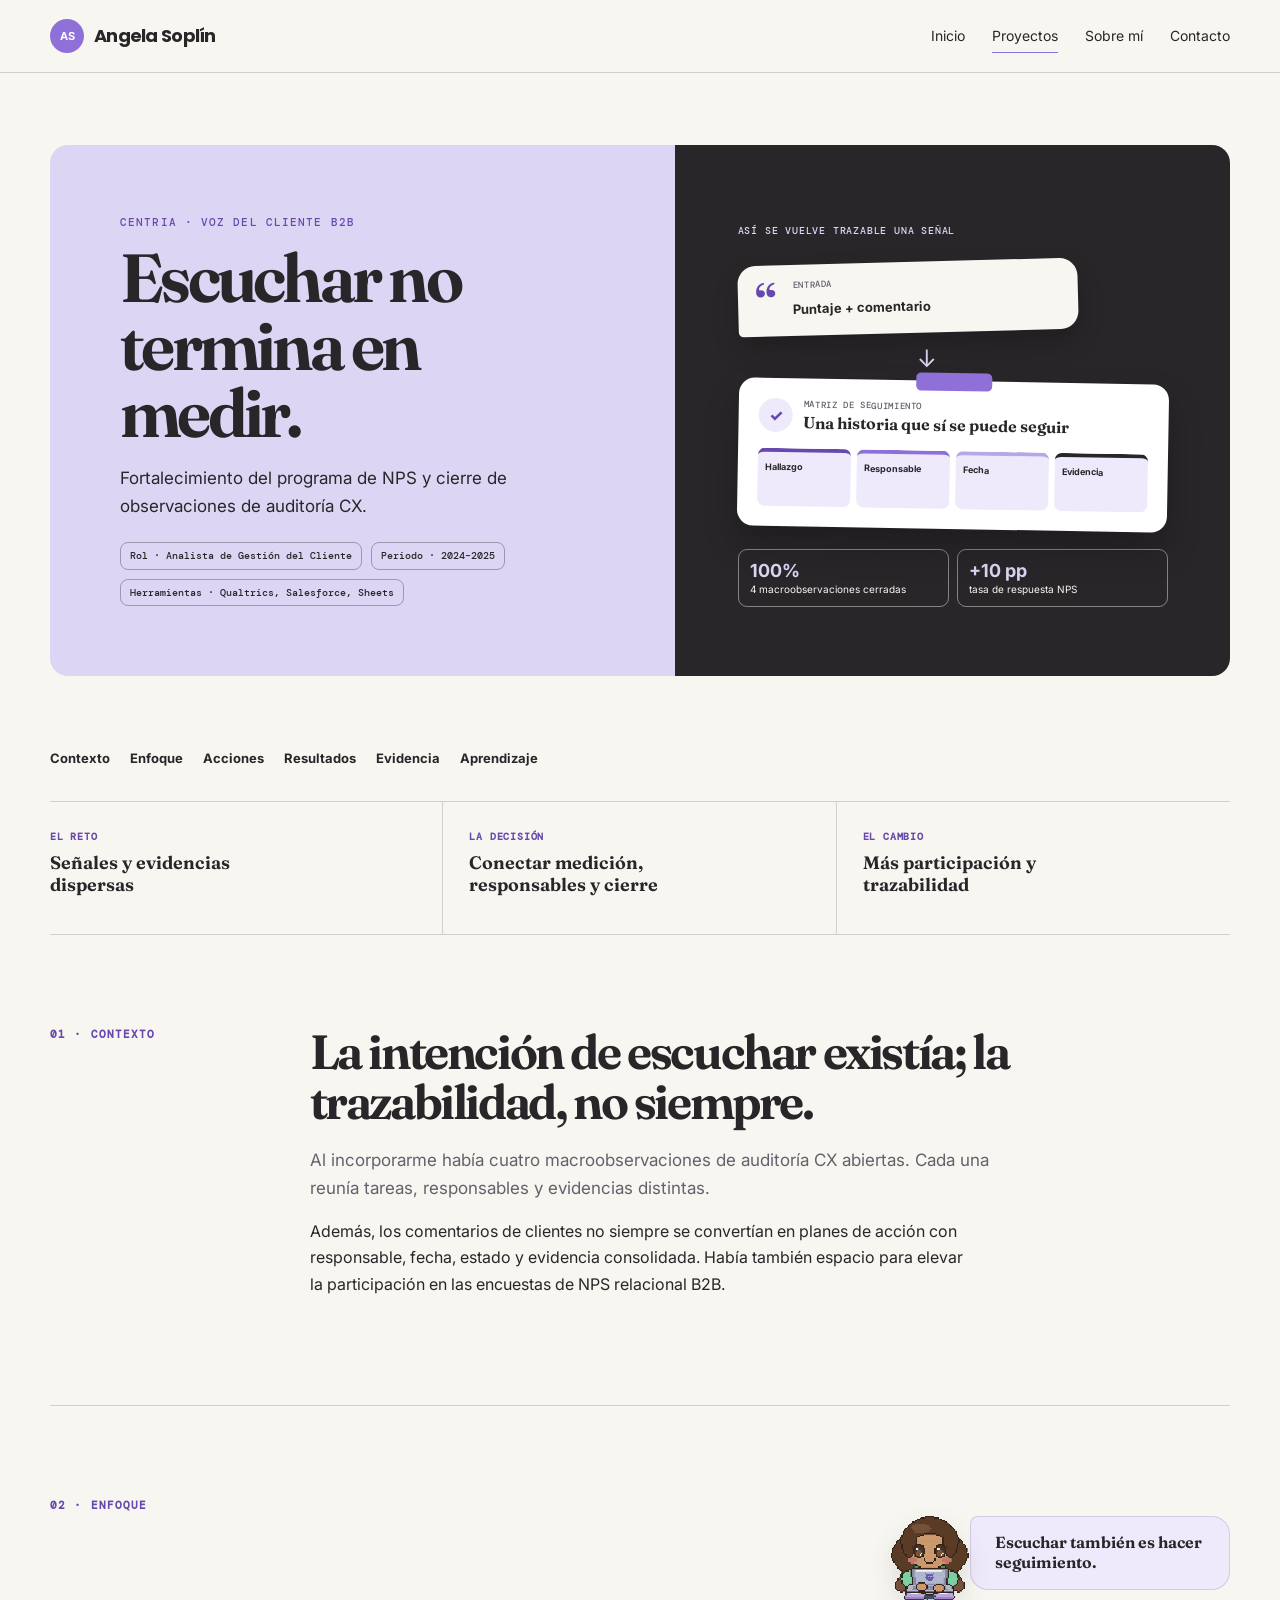
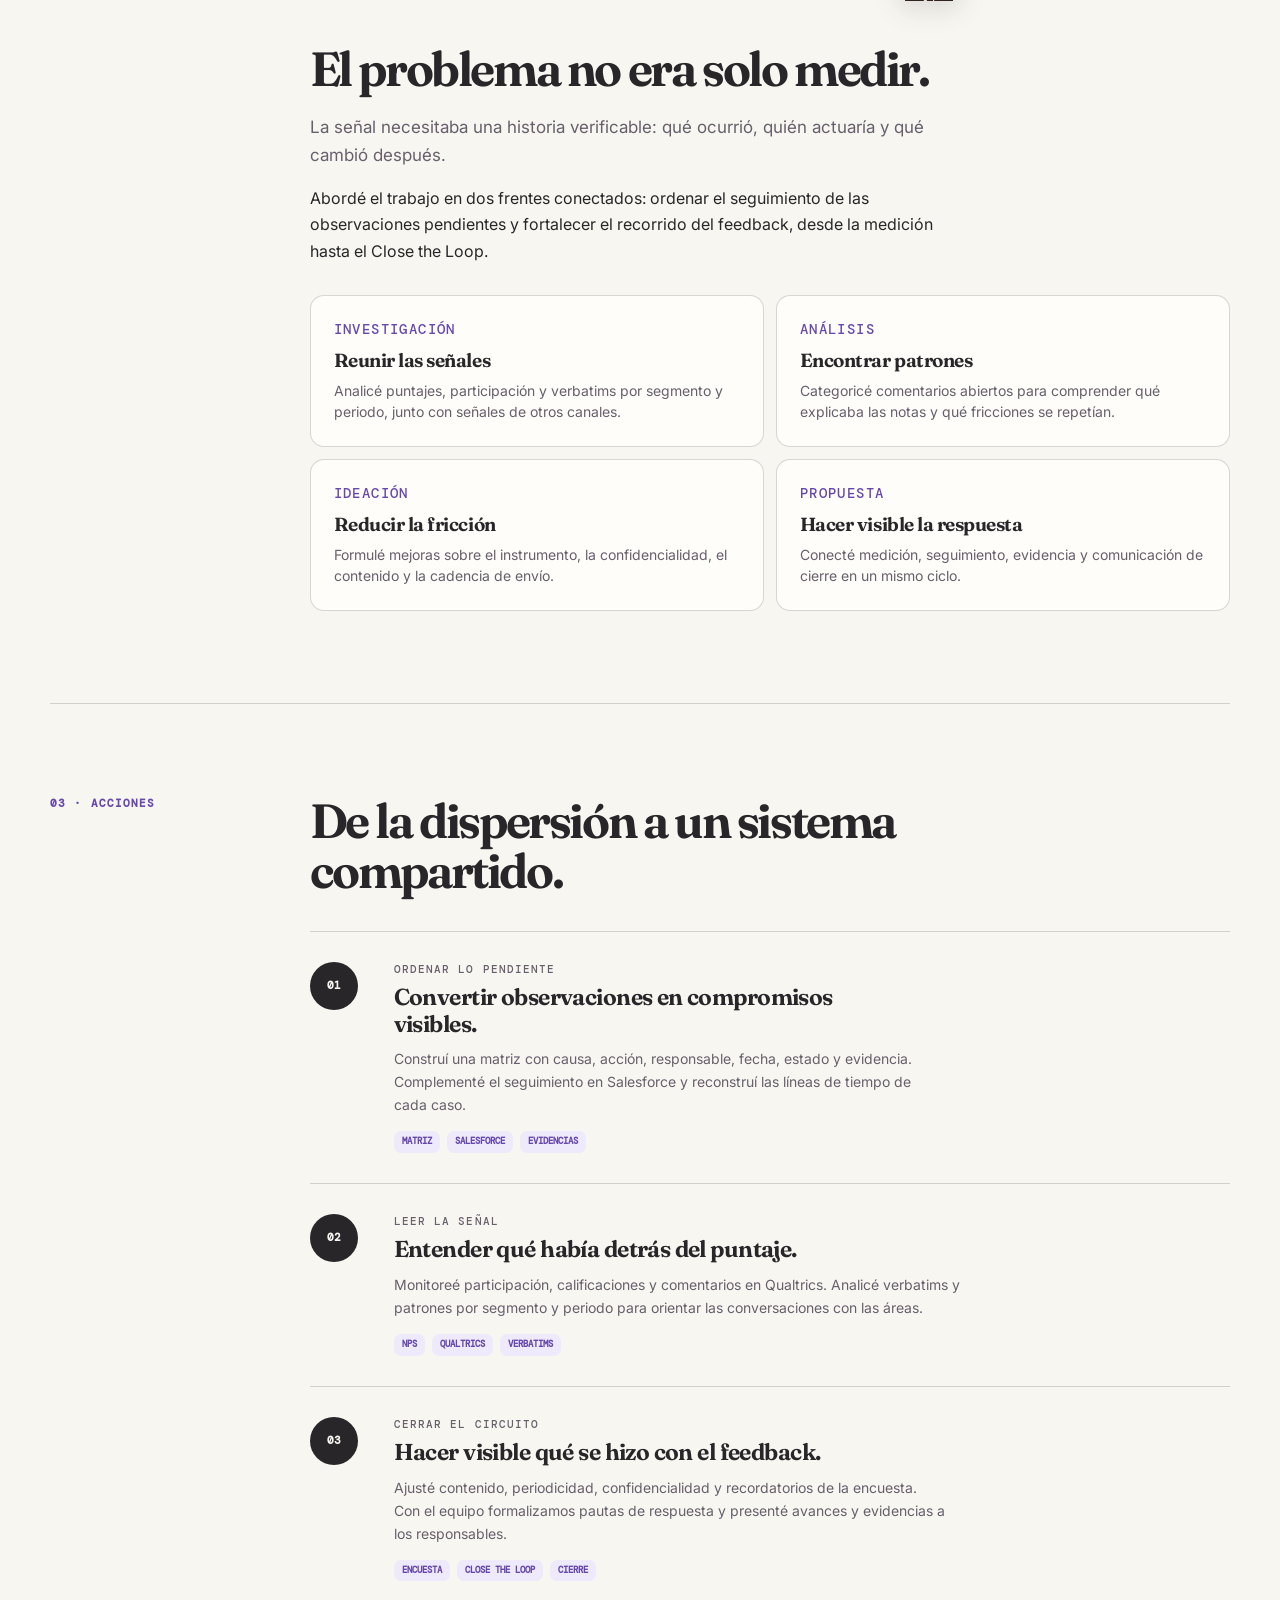
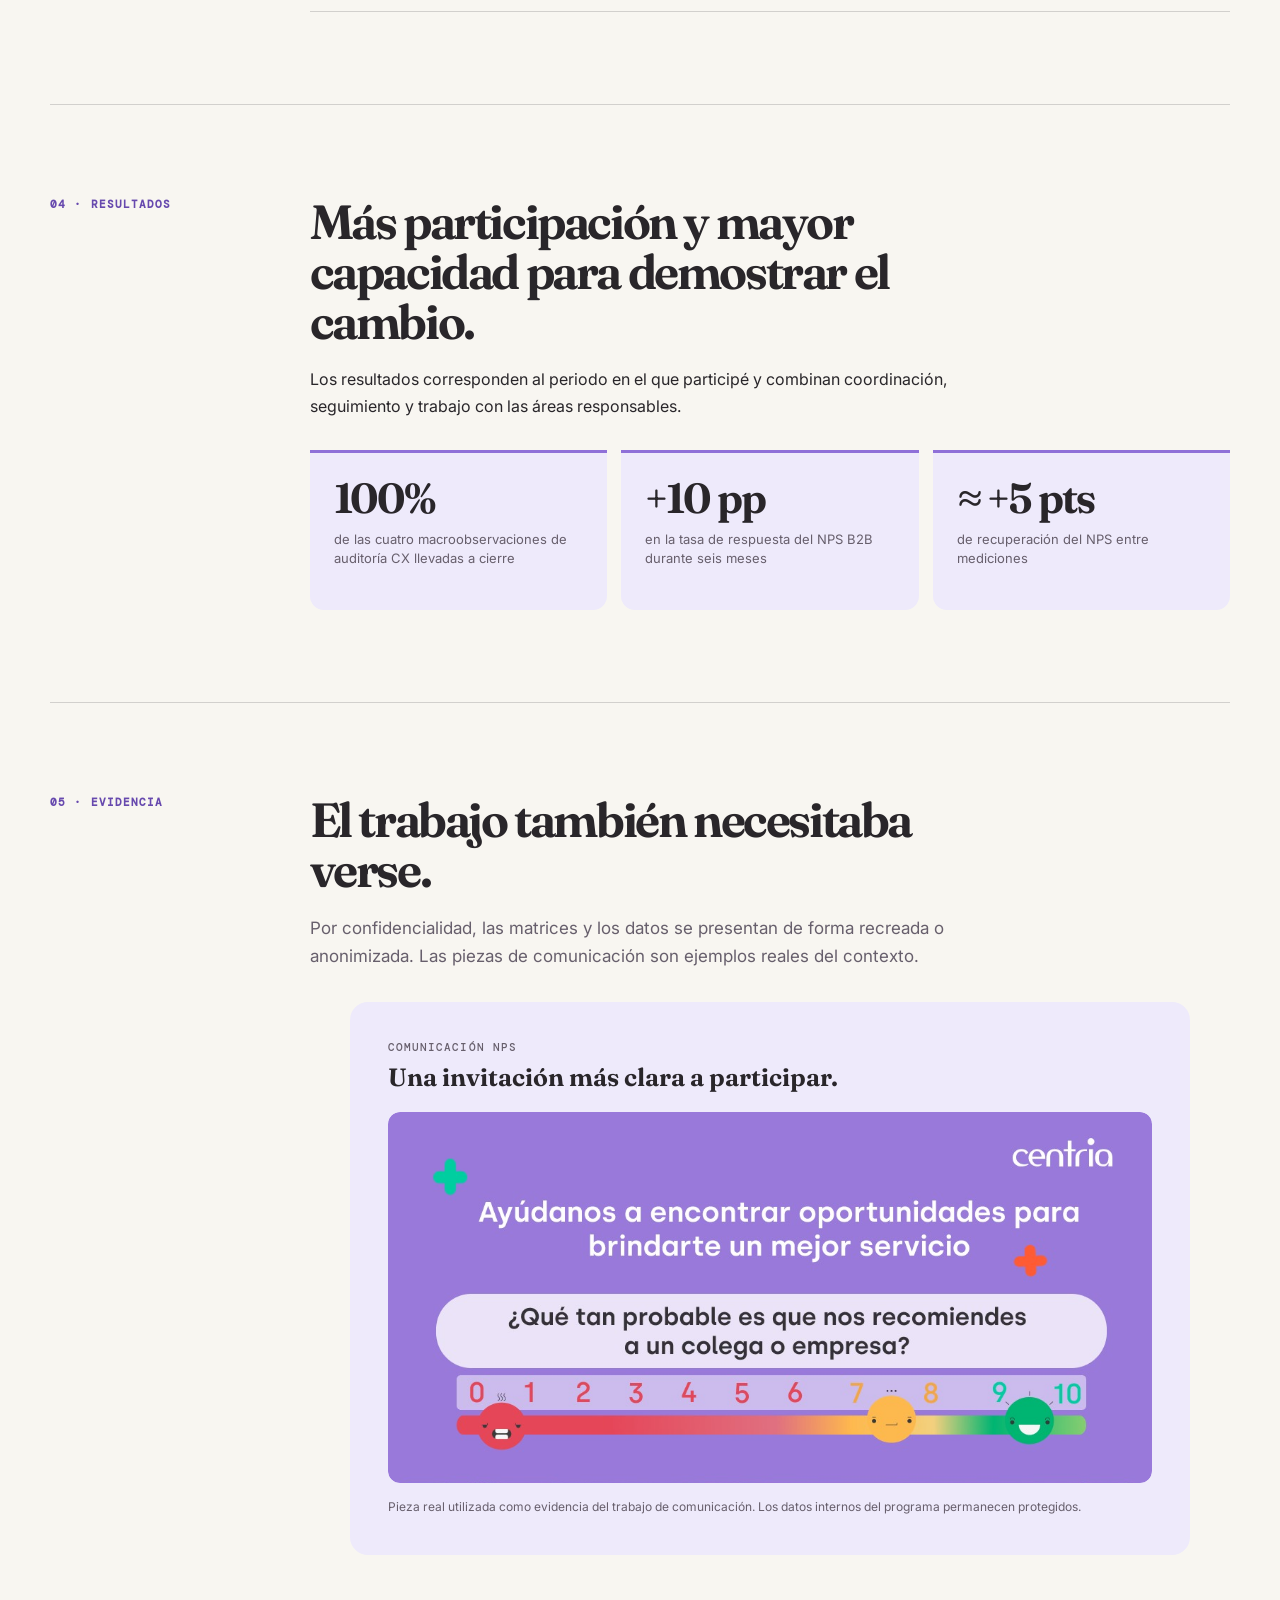
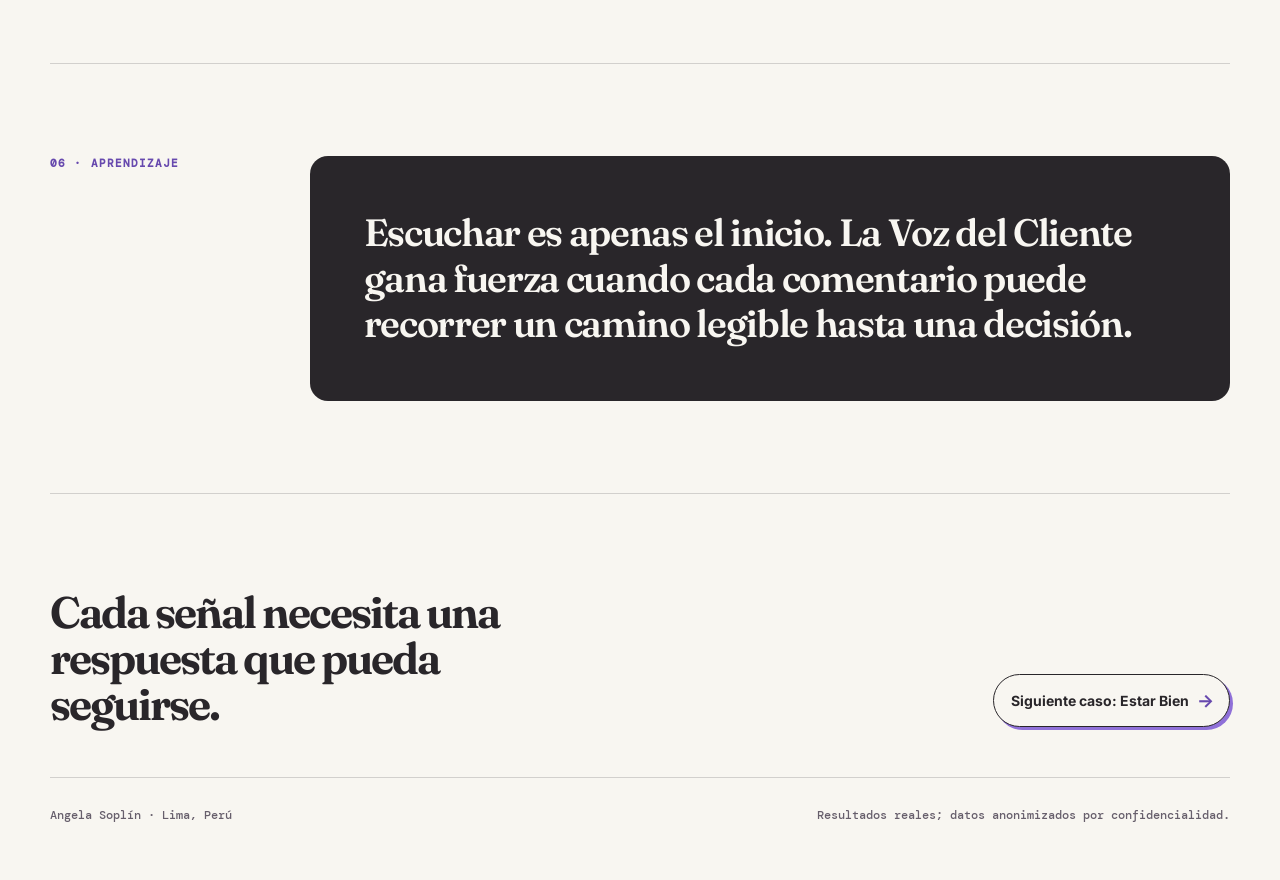
==== centria.html @ dddb3f3a "feat: mejorar evidencias y actualizar CV" ====
<!doctype html>
<html lang="es">
  <head>
    <meta charset="utf-8" />
    <meta name="viewport" content="width=device-width, initial-scale=1" />
    <title>Centria — Voz del Cliente B2B | Angela Soplín</title>
    <meta
      name="description"
      content="Caso de Angela Soplín sobre Voz del Cliente B2B, trazabilidad, NPS y cierre de observaciones CX en Centria."
    />
    <link rel="icon" href="assets/favicon.svg" type="image/svg+xml" />
    <link rel="preconnect" href="https://fonts.googleapis.com" />
    <link rel="preconnect" href="https://fonts.gstatic.com" crossorigin />
    <link
      href="https://fonts.googleapis.com/css2?family=DM+Mono:wght@400;500&family=Fraunces:opsz,wght@9..144,600;9..144,700&family=Inter:wght@400;500;600;700&family=Poppins:wght@600;700&display=swap"
      rel="stylesheet"
    />
    <link rel="stylesheet" href="css/styles.css" />
  </head>
  <body class="centria-page">
    <a class="skip-link" href="#contenido">Saltar al contenido</a>
    <header class="site-header">
      <nav class="nav shell" aria-label="Navegación principal">
        <a class="brand" href="index.html"
          ><i aria-hidden="true">AS</i>Angela Soplín</a
        >
        <div class="nav-links">
          <a href="index.html">Inicio</a>
          <a class="active" href="index.html#proyectos" aria-current="page"
            >Proyectos</a
          >
          <a href="sobre-mi.html">Sobre mí</a>
          <a href="contacto.html">Contacto</a>
        </div>
      </nav>
    </header>

    <main class="case-main shell" id="contenido">
      <section class="case-hero">
        <div class="case-hero-inner">
          <div class="case-hero-copy">
            <p class="eyebrow">Centria · Voz del Cliente B2B</p>
            <h1>Escuchar no termina en medir.</h1>
            <p>
              Fortalecimiento del programa de NPS y cierre de observaciones de
              auditoría CX.
            </p>
            <div class="case-meta">
              <span>Rol · Analista de Gestión del Cliente</span>
              <span>Periodo · 2024–2025</span>
              <span>Herramientas · Qualtrics, Salesforce, Sheets</span>
            </div>
          </div>
          <div
            class="case-cover"
            aria-label="De una señal del cliente a un cierre verificable"
          >
            <div class="centria-system">
              <p class="visual-label">Así se vuelve trazable una señal</p>

              <div class="signal-note">
                <span aria-hidden="true">“</span>
                <div>
                  <small>Entrada</small>
                  <strong>Puntaje + comentario</strong>
                </div>
              </div>

              <div class="system-arrow" aria-hidden="true">↓</div>

              <div class="tracking-sheet">
                <div class="tracking-sheet-head">
                  <span aria-hidden="true">✓</span>
                  <div>
                    <small>Matriz de seguimiento</small>
                    <strong>Una historia que sí se puede seguir</strong>
                  </div>
                </div>
                <div class="tracking-fields">
                  <span>Hallazgo</span>
                  <span>Responsable</span>
                  <span>Fecha</span>
                  <span>Evidencia</span>
                </div>
              </div>

              <div class="system-outcome">
                <span><b>100%</b> 4 macroobservaciones cerradas</span>
                <span><b>+10 pp</b> tasa de respuesta NPS</span>
              </div>
            </div>
          </div>
        </div>
      </section>

      <nav class="case-nav" aria-label="Contenido del caso">
        <a href="#contexto">Contexto</a><a href="#enfoque">Enfoque</a
        ><a href="#acciones">Acciones</a><a href="#resultado">Resultados</a
        ><a href="#evidencia">Evidencia</a
        ><a href="#aprendizaje">Aprendizaje</a>
      </nav>

      <section class="case-snapshot" aria-label="Resumen del caso">
        <div>
          <span>El reto</span>
          <strong>Señales y evidencias dispersas</strong>
        </div>
        <div>
          <span>La decisión</span>
          <strong>Conectar medición, responsables y cierre</strong>
        </div>
        <div>
          <span>El cambio</span>
          <strong>Más participación y trazabilidad</strong>
        </div>
      </section>

      <article>
        <section class="story" id="contexto">
          <div class="story-label">01 · Contexto</div>
          <div class="story-content">
            <h2>
              La intención de escuchar existía; la trazabilidad, no siempre.
            </h2>
            <p class="story-intro">
              Al incorporarme había cuatro macroobservaciones de auditoría CX
              abiertas. Cada una reunía tareas, responsables y evidencias
              distintas.
            </p>
            <p>
              Además, los comentarios de clientes no siempre se convertían en
              planes de acción con responsable, fecha, estado y evidencia
              consolidada. Había también espacio para elevar la participación en
              las encuestas de NPS relacional B2B.
            </p>
          </div>
        </section>

        <section class="story" id="enfoque">
          <div class="story-label">02 · Enfoque</div>
          <div class="story-content">
            <aside class="case-companion" aria-label="Una idea de Angela">
              <div class="case-companion-media" aria-hidden="true">
                <video
                  autoplay
                  muted
                  loop
                  playsinline
                  poster="assets/angela-pixel-poster.png"
                >
                  <source src="assets/angela-pixel.webm" type="video/webm" />
                </video>
                <img
                  class="case-companion-poster"
                  src="assets/angela-pixel-poster.png"
                  alt=""
                />
              </div>
              <p>Escuchar también es hacer seguimiento.</p>
            </aside>
            <h2>El problema no era solo medir.</h2>
            <p class="story-intro">
              La señal necesitaba una historia verificable: qué ocurrió, quién
              actuaría y qué cambió después.
            </p>
            <p>
              Abordé el trabajo en dos frentes conectados: ordenar el
              seguimiento de las observaciones pendientes y fortalecer el
              recorrido del feedback, desde la medición hasta el Close the Loop.
            </p>
            <div class="detail-grid">
              <div class="detail-card">
                <p class="mono-label">Investigación</p>
                <h3>Reunir las señales</h3>
                <p>
                  Analicé puntajes, participación y verbatims por segmento y
                  periodo, junto con señales de otros canales.
                </p>
              </div>
              <div class="detail-card">
                <p class="mono-label">Análisis</p>
                <h3>Encontrar patrones</h3>
                <p>
                  Categoricé comentarios abiertos para comprender qué explicaba
                  las notas y qué fricciones se repetían.
                </p>
              </div>
              <div class="detail-card">
                <p class="mono-label">Ideación</p>
                <h3>Reducir la fricción</h3>
                <p>
                  Formulé mejoras sobre el instrumento, la confidencialidad, el
                  contenido y la cadencia de envío.
                </p>
              </div>
              <div class="detail-card">
                <p class="mono-label">Propuesta</p>
                <h3>Hacer visible la respuesta</h3>
                <p>
                  Conecté medición, seguimiento, evidencia y comunicación de
                  cierre en un mismo ciclo.
                </p>
              </div>
            </div>
          </div>
        </section>

        <section class="story" id="acciones">
          <div class="story-label">03 · Acciones</div>
          <div class="story-content">
            <h2>De la dispersión a un sistema compartido.</h2>
            <div class="action-path">
              <section class="action-step">
                <div class="action-number">01</div>
                <div>
                  <p class="mono-label">Ordenar lo pendiente</p>
                  <h3>Convertir observaciones en compromisos visibles.</h3>
                  <p>
                    Construí una matriz con causa, acción, responsable, fecha,
                    estado y evidencia. Complementé el seguimiento en Salesforce
                    y reconstruí las líneas de tiempo de cada caso.
                  </p>
                  <div class="action-tags">
                    <span>Matriz</span><span>Salesforce</span
                    ><span>Evidencias</span>
                  </div>
                </div>
              </section>
              <section class="action-step">
                <div class="action-number">02</div>
                <div>
                  <p class="mono-label">Leer la señal</p>
                  <h3>Entender qué había detrás del puntaje.</h3>
                  <p>
                    Monitoreé participación, calificaciones y comentarios en
                    Qualtrics. Analicé verbatims y patrones por segmento y
                    periodo para orientar las conversaciones con las áreas.
                  </p>
                  <div class="action-tags">
                    <span>NPS</span><span>Qualtrics</span><span>Verbatims</span>
                  </div>
                </div>
              </section>
              <section class="action-step">
                <div class="action-number">03</div>
                <div>
                  <p class="mono-label">Cerrar el circuito</p>
                  <h3>Hacer visible qué se hizo con el feedback.</h3>
                  <p>
                    Ajusté contenido, periodicidad, confidencialidad y
                    recordatorios de la encuesta. Con el equipo formalizamos
                    pautas de respuesta y presenté avances y evidencias a los
                    responsables.
                  </p>
                  <div class="action-tags">
                    <span>Encuesta</span><span>Close the Loop</span
                    ><span>Cierre</span>
                  </div>
                </div>
              </section>
            </div>
          </div>
        </section>

        <section class="story" id="resultado">
          <div class="story-label">04 · Resultados</div>
          <div class="story-content">
            <h2>
              Más participación y mayor capacidad para demostrar el cambio.
            </h2>
            <p>
              Los resultados corresponden al periodo en el que participé y
              combinan coordinación, seguimiento y trabajo con las áreas
              responsables.
            </p>
            <div class="metric-row">
              <div class="metric">
                <b>100%</b
                ><small
                  >de las cuatro macroobservaciones de auditoría CX llevadas a
                  cierre</small
                >
              </div>
              <div class="metric">
                <b>+10 pp</b
                ><small
                  >en la tasa de respuesta del NPS B2B durante seis meses</small
                >
              </div>
              <div class="metric">
                <b>≈ +5 pts</b
                ><small>de recuperación del NPS entre mediciones</small>
              </div>
            </div>
          </div>
        </section>

        <section class="story" id="evidencia">
          <div class="story-label">05 · Evidencia</div>
          <div class="story-content">
            <h2>El trabajo también necesitaba verse.</h2>
            <p class="story-intro">
              Por confidencialidad, las matrices y los datos se presentan de
              forma recreada o anonimizada. Las piezas de comunicación son
              ejemplos reales del contexto.
            </p>
            <figure class="evidence">
              <p class="mono-label">Comunicación NPS</p>
              <h3>Una invitación más clara a participar.</h3>
              <div class="centria-nps-visual">
                <img
                  src="assets/whatsapp-image-2026-04-23-at-3-28-08-pm--mrpjrhn4-p5o2.jpeg"
                  alt="Pieza de comunicación de una encuesta NPS de Centria"
                  loading="lazy"
                />
              </div>
              <figcaption>
                Pieza real utilizada como evidencia del trabajo de comunicación.
                Los datos internos del programa permanecen protegidos.
              </figcaption>
            </figure>
          </div>
        </section>

        <section class="story" id="aprendizaje">
          <div class="story-label">06 · Aprendizaje</div>
          <div class="story-content">
            <div class="reflection">
              <p>
                Escuchar es apenas el inicio. La Voz del Cliente gana fuerza
                cuando cada comentario puede recorrer un camino legible hasta
                una decisión.
              </p>
            </div>
          </div>
        </section>
      </article>
    </main>

    <footer class="case-footer shell">
      <div class="case-footer-top">
        <h2>Cada señal necesita una respuesta que pueda seguirse.</h2>
        <a class="editorial-link case-cta" href="estar-bien.html"
          >Siguiente caso: Estar Bien <span aria-hidden="true">→</span></a
        >
      </div>
      <div class="footer-bottom">
        <p>Angela Soplín · Lima, Perú</p>
        <p>Resultados reales; datos anonimizados por confidencialidad.</p>
      </div>
    </footer>
  </body>
</html>
---- css/styles.css ----
:root {
  --cream: #f8f6f1;
  --cream-deep: #eee9df;
  --lilac: #ddd5f4;
  --lilac-light: #eeeafb;
  --purple: #8f70d8;
  --purple-dark: #6749ae;
  --charcoal: #29262a;
  --muted: #675f6c;
  --line: rgba(41, 38, 42, 0.18);
  --white: #fffdf9;
  --max: 1180px;
  --radius: 18px;
}

* {
  box-sizing: border-box;
}
html {
  scroll-behavior: smooth;
}
body {
  margin: 0;
  background: var(--cream);
  color: var(--charcoal);
  font:
    16px/1.65 Inter,
    Arial,
    sans-serif;
  text-rendering: optimizeLegibility;
}
img,
svg {
  display: block;
  max-width: 100%;
}
a {
  color: inherit;
  text-decoration: none;
}
p {
  text-wrap: pretty;
}
.shell {
  width: min(var(--max), calc(100% - 48px));
  margin-inline: auto;
}
.skip-link {
  position: fixed;
  z-index: 100;
  top: 12px;
  left: 12px;
  padding: 10px 14px;
  border-radius: 10px;
  background: var(--charcoal);
  color: var(--cream);
  transform: translateY(-160%);
}
.skip-link:focus {
  transform: translateY(0);
}

.site-header {
  position: sticky;
  z-index: 30;
  top: 0;
  border-bottom: 1px solid var(--line);
  background: rgba(248, 246, 241, 0.92);
  backdrop-filter: blur(14px);
}
.nav {
  min-height: 72px;
  display: flex;
  align-items: center;
  justify-content: space-between;
  gap: 28px;
}
.brand {
  display: inline-flex;
  align-items: center;
  flex: 0 0 auto;
  font:
    700 18px/1 Poppins,
    sans-serif;
  letter-spacing: -0.04em;
}
.brand i {
  width: 34px;
  height: 34px;
  display: inline-grid;
  place-items: center;
  margin-right: 10px;
  border-radius: 50%;
  background: var(--purple);
  color: white;
  font:
    700 11px/1 Inter,
    sans-serif;
  font-style: normal;
  letter-spacing: 0;
}
.nav-links {
  display: flex;
  align-items: center;
  gap: 27px;
  font-size: 14px;
  white-space: nowrap;
}
.nav-links a {
  position: relative;
  padding-block: 5px;
}
.nav-links a::after {
  content: "";
  position: absolute;
  right: 0;
  bottom: 0;
  left: 0;
  height: 1px;
  background: var(--purple);
  transform: scaleX(0);
  transition: transform 180ms ease;
}
.nav-links a:hover::after,
.nav-links .active::after {
  transform: scaleX(1);
}

.eyebrow,
.mono-label {
  margin: 0;
  color: var(--muted);
  font:
    500 11px/1.4 "DM Mono",
    monospace;
  letter-spacing: 0.1em;
  text-transform: uppercase;
}
.editorial-link {
  width: max-content;
  display: inline-flex;
  align-items: center;
  gap: 8px;
  padding-bottom: 4px;
  border-bottom: 1px solid rgba(41, 38, 42, 0.5);
  font-size: 14px;
  font-weight: 700;
  transition: border-color 180ms ease;
}
.editorial-link span {
  color: var(--purple-dark);
  font-size: 18px;
  transition: transform 180ms ease;
}
.editorial-link:hover,
.editorial-link:focus-visible {
  border-color: var(--purple);
}
.editorial-link:hover span,
.editorial-link:focus-visible span {
  transform: translateX(4px);
}
.case-cta {
  min-height: 44px;
  padding: 11px 15px 11px 17px;
  border: 1px solid var(--charcoal);
  border-radius: 999px;
  background: var(--cream);
  box-shadow: 3px 3px 0 var(--purple);
  color: var(--charcoal);
  text-decoration: none;
  transition:
    background 180ms ease,
    color 180ms ease,
    box-shadow 180ms ease,
    transform 180ms ease;
}
.case-cta:hover,
.case-cta:focus-visible {
  border-color: var(--charcoal);
  background: var(--charcoal);
  color: var(--cream);
  box-shadow: 0 0 0 var(--purple);
  transform: translate(3px, 3px);
}
.case-cta:hover span,
.case-cta:focus-visible span {
  color: var(--lilac);
}

/* Home */
.home-hero {
  min-height: 680px;
  display: grid;
  grid-template-columns: minmax(0, 1.15fr) minmax(300px, 0.72fr);
  align-items: center;
  gap: clamp(42px, 7vw, 92px);
  padding-block: clamp(62px, 9vw, 112px);
}
.home-hero h1,
.section-title,
.meet h2,
.page-title,
.case-hero h1 {
  margin: 0;
  font-family: Fraunces, Georgia, serif;
  font-weight: 650;
  letter-spacing: -0.055em;
}
.home-hero h1 {
  max-width: 15ch;
  margin-top: 18px;
  font-size: clamp(40px, 5vw, 62px);
  line-height: 1.03;
}
.home-hero h1 em {
  color: var(--purple-dark);
  font-style: normal;
}
.hero-copy {
  max-width: 58ch;
  margin: 23px 0 27px;
  font-size: clamp(16px, 1.6vw, 18px);
  line-height: 1.6;
}
.hero-actions,
.meet-actions {
  display: flex;
  flex-wrap: wrap;
  gap: 22px;
}
.hero-guide {
  position: relative;
  min-height: 390px;
  display: grid;
  align-content: end;
  justify-items: center;
  padding: 28px 24px 20px;
  background: transparent;
  overflow: visible;
}
.hero-guide video,
.guide-poster {
  width: min(100%, 330px);
  aspect-ratio: 1;
  object-fit: contain;
  filter: drop-shadow(0 16px 20px rgba(41, 38, 42, 0.12));
}
.guide-poster {
  display: none;
}
.guide-bubble {
  position: absolute;
  z-index: 2;
  top: 24px;
  right: 22px;
  max-width: 210px;
  padding: 14px 17px;
  border-radius: 16px 16px 5px 16px;
  border: 1px solid rgba(103, 73, 174, 0.16);
  background: var(--lilac-light);
  box-shadow: 0 10px 24px rgba(41, 38, 42, 0.1);
}
.guide-bubble span,
.guide-bubble strong {
  display: block;
}
.guide-bubble span {
  margin-bottom: 5px;
  color: var(--muted);
  font:
    500 9px/1.4 "DM Mono",
    monospace;
  letter-spacing: 0.05em;
  text-transform: uppercase;
}
.guide-bubble strong {
  font:
    650 20px/1.15 Fraunces,
    Georgia,
    serif;
  letter-spacing: -0.03em;
}
.hero-guide small {
  position: relative;
  z-index: 2;
  margin-top: -12px;
  color: var(--muted);
  font:
    500 10px/1.4 "DM Mono",
    monospace;
}

.trajectory {
  padding-block: clamp(70px, 9vw, 110px);
}
.trajectory-panel {
  display: grid;
  grid-template-columns: 0.8fr 1.4fr;
  gap: clamp(42px, 7vw, 92px);
  padding: clamp(32px, 5vw, 58px);
  border-radius: var(--radius);
  background: var(--lilac-light);
}
.section-title {
  margin-top: 14px;
  font-size: clamp(35px, 4.5vw, 54px);
  line-height: 1.04;
}
.trajectory-copy p:last-child {
  max-width: 44ch;
  margin: 19px 0 0;
  color: var(--muted);
  font-size: 15px;
}
.timeline {
  align-self: center;
  display: grid;
  grid-template-columns: repeat(4, 1fr);
  padding-top: 36px;
}
.timeline-step {
  position: relative;
  min-height: 112px;
  padding: 24px 14px 0 0;
  border-top: 2px solid rgba(41, 38, 42, 0.22);
}
.timeline-step::before {
  content: "";
  position: absolute;
  top: -7px;
  left: 0;
  width: 12px;
  height: 12px;
  border-radius: 50%;
  background: var(--purple);
}
.timeline-step:last-child::before {
  background: var(--charcoal);
}
.timeline-step b,
.timeline-step span,
.timeline-step small {
  display: block;
}
.timeline-step b {
  width: max-content;
  padding: 5px 8px;
  border-radius: 7px;
  background: var(--charcoal);
  color: var(--cream);
  font:
    600 13px/1.3 "DM Mono",
    monospace;
}
.timeline-step span {
  max-width: 17ch;
  margin-top: 10px;
  font-size: 14px;
  font-weight: 700;
  line-height: 1.35;
}
.timeline-step small {
  max-width: 18ch;
  margin-top: 5px;
  color: var(--muted);
  font-size: 12px;
  line-height: 1.4;
}

.projects {
  padding-block: clamp(76px, 9vw, 110px);
  background: var(--lilac);
}
.projects-heading {
  margin-bottom: 48px;
}
.project-list {
  border-top: 1px solid var(--charcoal);
}
.project-chapter {
  display: grid;
  grid-template-columns: minmax(0, 0.82fr) minmax(360px, 1.18fr);
  gap: clamp(36px, 6vw, 74px);
  padding-block: clamp(42px, 6vw, 70px);
  border-bottom: 1px solid var(--charcoal);
}
.project-index {
  margin-bottom: 24px;
  font:
    500 11px/1.4 "DM Mono",
    monospace;
  letter-spacing: 0.08em;
  text-transform: uppercase;
}
.project-copy h3 {
  max-width: 16ch;
  margin: 0;
  font:
    650 clamp(32px, 4vw, 49px) / 1.02 Fraunces,
    Georgia,
    serif;
  letter-spacing: -0.055em;
}
.project-copy > p {
  max-width: 39ch;
  margin: 19px 0 25px;
  font-size: 15px;
}
.project-visual {
  min-height: 310px;
  display: flex;
  flex-direction: column;
  justify-content: center;
  padding: clamp(24px, 4vw, 42px);
  border: 1px solid rgba(41, 38, 42, 0.3);
  border-radius: var(--radius);
  background: rgba(248, 246, 241, 0.35);
  overflow: hidden;
}
.visual-label {
  margin-bottom: 24px;
  color: var(--muted);
  font:
    500 10px/1.4 "DM Mono",
    monospace;
  letter-spacing: 0.08em;
  text-transform: uppercase;
}
.centria-preview {
  background: rgba(248, 246, 241, 0.5);
}
.matrix-preview {
  display: grid;
  gap: 17px;
}
.matrix-sheet {
  display: grid;
  grid-template-columns: repeat(4, 1fr);
  gap: 8px;
  padding: 22px;
  border-radius: 15px;
  background: var(--white);
  box-shadow: 0 14px 28px rgba(41, 38, 42, 0.12);
  transform: rotate(1.2deg);
}
.matrix-sheet b,
.matrix-sheet small {
  grid-column: 1 / -1;
}
.matrix-sheet b {
  font:
    650 20px/1.1 Fraunces,
    Georgia,
    serif;
}
.matrix-sheet small {
  margin-bottom: 8px;
  color: var(--muted);
  font:
    500 10px/1.4 "DM Mono",
    monospace;
}
.matrix-sheet span {
  height: 42px;
  border-radius: 9px;
  background: var(--lilac-light);
  border-top: 5px solid var(--purple-dark);
}
.matrix-sheet span:nth-of-type(2) {
  border-color: var(--purple);
}
.matrix-sheet span:nth-of-type(3) {
  border-color: #b8a7e6;
}
.matrix-sheet span:nth-of-type(4) {
  border-color: var(--charcoal);
}
.result-badges {
  display: flex;
  flex-wrap: wrap;
  gap: 10px;
}
.result-badges strong {
  padding: 9px 12px;
  border-radius: 10px;
  background: var(--charcoal);
  color: white;
  font-size: 11px;
  line-height: 1.35;
}
.result-badges strong:last-child {
  background: var(--purple-dark);
}
.result-badges b {
  margin-right: 4px;
  font-size: 15px;
}
.trace-flow {
  display: grid;
  grid-template-columns: repeat(4, 1fr);
  align-items: stretch;
}
.trace-flow div {
  position: relative;
  min-height: 112px;
  padding: 16px 24px 14px 14px;
  border: 1px solid var(--charcoal);
  border-right: 0;
  border-radius: 14px 0 0 14px;
  background: var(--cream);
  font-size: 12px;
  font-weight: 700;
  line-height: 1.35;
}
.trace-flow div::after {
  content: "→";
  position: absolute;
  z-index: 1;
  top: 42%;
  right: -10px;
  color: var(--purple-dark);
  font-size: 18px;
}
.trace-flow div:last-child {
  border-right: 1px solid var(--charcoal);
  border-radius: 0 14px 14px 0;
  background: var(--charcoal);
  color: var(--cream);
}
.trace-flow div:last-child::after {
  content: "";
}
.prototype-flow div {
  display: flex;
  flex-direction: column;
  gap: 7px;
  min-height: 158px;
  padding: 18px 26px 18px 18px;
}
.prototype-flow .flow-icon {
  display: grid;
  width: 28px;
  height: 28px;
  place-items: center;
  border-radius: 50%;
  background: var(--lilac);
  color: var(--charcoal);
  font: 700 9px/1 "DM Mono", monospace;
}
.prototype-flow strong {
  font-size: 16px;
  line-height: 1.1;
}
.prototype-flow small {
  max-width: 19ch;
  color: var(--muted);
  font-size: 11px;
  font-weight: 500;
  line-height: 1.4;
}
.prototype-flow div:last-child .flow-icon {
  background: var(--purple);
  color: var(--cream);
}
.prototype-flow div:last-child small {
  color: rgba(248, 246, 241, 0.75);
}
.before-after {
  display: grid;
  grid-template-columns: 1fr 54px 1fr;
  align-items: center;
  gap: 10px;
}
.process-card {
  min-height: 180px;
  padding: 20px;
  border-radius: 15px;
  background: var(--cream);
  color: var(--charcoal);
  transform: rotate(-1.2deg);
}
.process-card.after {
  background: var(--charcoal);
  color: var(--cream);
  transform: rotate(1.2deg);
}
.process-card b,
.process-card span {
  display: block;
}
.process-card b {
  margin-bottom: 14px;
  font:
    650 21px/1.1 Fraunces,
    Georgia,
    serif;
}
.process-card span {
  padding-block: 6px;
  border-bottom: 1px solid currentColor;
  font-size: 12px;
  opacity: 0.82;
}
.process-arrow {
  color: var(--purple-dark);
  font-size: 32px;
  text-align: center;
}
.service-preview .process-card {
  min-height: 225px;
}
.service-preview .process-card > small {
  display: block;
  margin-bottom: 11px;
  color: var(--muted);
  font:
    500 9px/1.3 "DM Mono",
    monospace;
  letter-spacing: 0.06em;
  text-transform: uppercase;
}
.service-preview .process-card svg {
  width: 100%;
  margin-block: 15px 6px;
}
.service-preview .process-card svg path {
  fill: none;
  stroke: #9f7f89;
  stroke-width: 3;
  stroke-linecap: round;
}
.service-preview .process-card.after {
  background: var(--charcoal);
}
.service-preview .process-card.after > small {
  color: var(--lilac);
}
.process-steps {
  display: flex;
  gap: 6px;
  margin-block: 14px 19px;
}
.process-steps span {
  flex: 1;
  padding: 7px 4px;
  border: 0;
  border-radius: 7px;
  background: var(--lilac);
  color: var(--charcoal);
  font-size: 9px;
  font-weight: 700;
  text-align: center;
}
.mini-results {
  display: flex;
  gap: 24px;
}
.mini-results strong {
  font:
    650 27px/1 Fraunces,
    Georgia,
    serif;
}
.mini-results small {
  display: block;
  margin-top: 5px;
  color: var(--lilac);
  font:
    500 9px/1.2 "DM Mono",
    monospace;
  text-transform: uppercase;
}
.chat-preview {
  display: grid;
  gap: 12px;
  max-width: 500px;
}
.chat-preview p {
  width: 78%;
  margin: 0;
  padding: 14px 17px;
  border-radius: 14px 14px 14px 4px;
  background: var(--cream);
  font-size: 13px;
  line-height: 1.45;
}
.chat-preview p:nth-child(2) {
  justify-self: end;
  border-radius: 14px 14px 4px 14px;
  background: var(--charcoal);
  color: var(--cream);
}
.chat-preview p:nth-child(3) {
  background: var(--purple-dark);
  color: white;
}
.volveria-preview {
  background: linear-gradient(135deg, var(--purple-dark), #9b82dd);
}
.volveria-preview .visual-label {
  color: white;
}
.volveria-visual {
  display: grid;
  grid-template-columns: 0.7fr 1.3fr;
  align-items: center;
  gap: 25px;
}
.avatar-orbit {
  aspect-ratio: 1;
  display: grid;
  place-items: center;
  padding: 17px;
  border: 2px solid rgba(255, 255, 255, 0.62);
  border-radius: 50%;
  background: rgba(248, 246, 241, 0.78);
  box-shadow: inset 0 0 0 12px rgba(221, 213, 244, 0.55);
}
.avatar-orbit img {
  width: 100%;
  aspect-ratio: 1;
  border-radius: 50%;
  object-fit: cover;
}
.volveria-preview .chat-preview p {
  width: 100%;
}
.volveria-preview .chat-preview p:nth-child(2) {
  width: 82%;
  background: var(--lilac-light);
  color: var(--charcoal);
}
.volveria-preview .chat-preview small {
  color: white;
  font:
    500 9px/1.4 "DM Mono",
    monospace;
  letter-spacing: 0.04em;
}

.meet {
  padding-block: clamp(76px, 9vw, 110px);
}
.meet-inner {
  display: grid;
  grid-template-columns: 1fr 0.7fr;
  align-items: center;
  gap: clamp(48px, 8vw, 100px);
}
.meet h2 {
  margin: 14px 0 18px;
  font-size: clamp(38px, 5vw, 58px);
  line-height: 1.03;
}
.meet-copy {
  max-width: 46ch;
  margin: 0 0 27px;
  font-size: 17px;
}
.meet-photo {
  width: min(100%, 390px);
  margin: 0;
  justify-self: end;
}
.meet-photo img {
  width: 100%;
  aspect-ratio: 4 / 4.3;
  border-radius: var(--radius);
  object-fit: cover;
  object-position: center 20%;
  filter: saturate(0.88);
}
.meet-photo figcaption {
  margin-top: 10px;
  color: var(--muted);
  font:
    500 10px/1.5 "DM Mono",
    monospace;
}
.photo-placeholder {
  min-height: 310px;
  display: grid;
  place-items: center;
  padding: 32px;
  border: 1px dashed var(--purple);
  border-radius: var(--radius);
  background: var(--lilac-light);
  color: var(--muted);
  font:
    500 11px/1.5 "DM Mono",
    monospace;
  text-align: center;
}
.home-footer,
.footer-bottom {
  display: flex;
  justify-content: space-between;
  gap: 24px;
  padding-block: 28px;
  border-top: 1px solid var(--line);
  color: var(--muted);
  font:
    500 12px/1.5 "DM Mono",
    monospace;
}
.home-footer p,
.footer-bottom p {
  margin: 0;
}

/* Case studies */
.case-main {
  padding-bottom: 40px;
}
.case-hero {
  padding-block: clamp(38px, 6vw, 72px);
}
.case-hero-inner {
  display: grid;
  grid-template-columns: 1.06fr 0.94fr;
  min-height: 510px;
  border-radius: var(--radius);
  background: var(--lilac);
  overflow: hidden;
}
.case-hero-copy {
  align-self: end;
  padding: clamp(34px, 6vw, 70px);
}
.case-hero .eyebrow {
  color: var(--purple-dark);
}
.case-hero h1 {
  max-width: 13ch;
  margin: 14px 0 18px;
  font-size: clamp(43px, 5.5vw, 68px);
  line-height: 0.99;
}
.case-hero-copy > p:not(.eyebrow) {
  max-width: 48ch;
  margin: 0 0 22px;
  font-size: 17px;
}
.case-meta {
  display: flex;
  flex-wrap: wrap;
  gap: 9px;
}
.case-meta span {
  padding: 6px 9px;
  border: 1px solid rgba(41, 38, 42, 0.35);
  border-radius: 8px;
  font:
    500 10px/1.35 "DM Mono",
    monospace;
}
.case-cover {
  display: grid;
  place-items: center;
  padding: clamp(28px, 5vw, 56px);
  background: var(--charcoal);
  color: var(--cream);
}
.cover-diagram {
  width: min(100%, 430px);
}
.cover-diagram .visual-label {
  color: var(--lilac);
}
.cover-diagram .trace-flow {
  grid-template-columns: 1fr;
  gap: 8px;
}
.cover-diagram .trace-flow div {
  min-height: 58px;
  border: 1px solid rgba(248, 246, 241, 0.55);
  border-radius: 12px;
  background: transparent;
  color: var(--cream);
}
.cover-diagram .trace-flow div::after {
  content: "↓";
  top: auto;
  right: 18px;
  bottom: -18px;
  color: var(--lilac);
}
.cover-diagram .trace-flow div:last-child {
  background: var(--lilac);
  color: var(--charcoal);
}
.centria-system {
  width: min(100%, 430px);
}
.centria-system .visual-label {
  color: var(--lilac);
}
.signal-note {
  display: flex;
  align-items: center;
  gap: 16px;
  width: min(88%, 340px);
  padding: 15px 18px;
  border-radius: 18px 18px 18px 5px;
  background: var(--cream);
  color: var(--charcoal);
  transform: rotate(-1.5deg);
  box-shadow: 0 13px 26px rgba(0, 0, 0, 0.2);
}
.signal-note > span {
  color: var(--purple-dark);
  font: 700 42px/0.8 Fraunces, Georgia, serif;
}
.signal-note small,
.tracking-sheet small {
  display: block;
  margin-bottom: 3px;
  color: var(--muted);
  font: 500 9px/1.3 "DM Mono", monospace;
  letter-spacing: 0.07em;
  text-transform: uppercase;
}
.signal-note strong {
  font-size: 13px;
}
.system-arrow {
  width: 88%;
  padding: 5px 0 3px;
  color: var(--lilac);
  font-size: 24px;
  text-align: center;
}
.tracking-sheet {
  position: relative;
  padding: 20px;
  border-radius: 16px;
  background: white;
  color: var(--charcoal);
  transform: rotate(1deg);
  box-shadow: 0 18px 34px rgba(0, 0, 0, 0.24);
}
.tracking-sheet::before {
  content: "";
  position: absolute;
  top: -8px;
  left: 50%;
  width: 76px;
  height: 18px;
  border-radius: 5px;
  background: var(--purple);
  transform: translateX(-50%);
}
.tracking-sheet-head {
  display: flex;
  align-items: center;
  gap: 11px;
  margin-bottom: 16px;
}
.tracking-sheet-head > span {
  display: grid;
  width: 34px;
  height: 34px;
  place-items: center;
  border-radius: 50%;
  background: var(--lilac-light);
  color: var(--purple-dark);
  font-weight: 800;
}
.tracking-sheet-head strong {
  display: block;
  font: 650 16px/1.1 Fraunces, Georgia, serif;
}
.tracking-fields {
  display: grid;
  grid-template-columns: repeat(4, 1fr);
  gap: 6px;
}
.tracking-fields span {
  min-height: 58px;
  padding: 9px 7px;
  border-top: 4px solid var(--purple-dark);
  border-radius: 7px;
  background: var(--lilac-light);
  font-size: 9px;
  font-weight: 700;
  line-height: 1.25;
}
.tracking-fields span:nth-child(2) {
  border-color: var(--purple);
}
.tracking-fields span:nth-child(3) {
  border-color: #b8a7e6;
}
.tracking-fields span:nth-child(4) {
  border-color: var(--charcoal);
}
.system-outcome {
  display: flex;
  flex-wrap: wrap;
  gap: 8px;
  margin-top: 20px;
}
.system-outcome span {
  flex: 1 1 150px;
  padding: 9px 11px;
  border: 1px solid rgba(248, 246, 241, 0.45);
  border-radius: 9px;
  color: var(--cream);
  font-size: 10px;
  line-height: 1.35;
}
.system-outcome b {
  display: block;
  color: var(--lilac);
  font-size: 18px;
}
.care-system,
.volveria-system {
  width: min(100%, 430px);
}
.care-system .visual-label {
  color: var(--lilac);
}
.care-sources {
  display: grid;
  grid-template-columns: repeat(4, 1fr);
  gap: 7px;
}
.care-sources span {
  display: grid;
  min-height: 58px;
  place-items: center;
  padding: 8px 5px;
  border: 1px solid rgba(248, 246, 241, 0.48);
  border-radius: 11px;
  color: var(--cream);
  font-size: 9px;
  font-weight: 700;
  text-align: center;
}
.triage-card {
  padding: 19px;
  border-radius: 16px;
  background: var(--cream);
  color: var(--charcoal);
  box-shadow: 0 16px 30px rgba(0, 0, 0, 0.2);
}
.triage-card small,
.volveria-identity small {
  display: block;
  margin-bottom: 4px;
  color: var(--muted);
  font: 500 9px/1.3 "DM Mono", monospace;
  letter-spacing: 0.07em;
  text-transform: uppercase;
}
.triage-card strong {
  display: block;
  margin-bottom: 14px;
  font: 650 20px/1.1 Fraunces, Georgia, serif;
}
.triage-card > div {
  display: grid;
  grid-template-columns: repeat(3, 1fr);
  gap: 6px;
}
.triage-card span {
  padding: 8px 5px;
  border-radius: 7px;
  background: var(--lilac-light);
  color: var(--purple-dark);
  font-size: 9px;
  font-weight: 700;
  text-align: center;
}
.care-response {
  display: grid;
  grid-template-columns: repeat(3, 1fr);
  gap: 7px;
  margin-top: 12px;
}
.care-response span {
  padding: 10px 7px;
  border-radius: 9px;
  background: var(--lilac);
  color: var(--charcoal);
  font-size: 9px;
  font-weight: 700;
  text-align: center;
}
.care-response b {
  margin-right: 3px;
  color: var(--purple-dark);
}
.volveria-cover {
  background: var(--charcoal);
}
.prototype-status {
  width: max-content;
  margin: 0 0 18px auto;
  padding: 7px 10px;
  border: 1px solid rgba(248, 246, 241, 0.45);
  border-radius: 99px;
  color: var(--cream);
  font: 500 9px/1.2 "DM Mono", monospace;
  text-transform: uppercase;
}
.prototype-status span {
  display: inline-block;
  width: 7px;
  height: 7px;
  margin-right: 5px;
  border-radius: 50%;
  background: var(--lilac);
}
.volveria-identity {
  display: grid;
  grid-template-columns: 72px 1fr;
  align-items: center;
  gap: 14px;
  padding: 13px 16px;
  border-radius: 16px;
  background: var(--cream);
  color: var(--charcoal);
  transform: rotate(-1deg);
}
.volveria-identity img {
  width: 72px;
  aspect-ratio: 1;
  border: 4px solid var(--lilac);
  border-radius: 50%;
  object-fit: cover;
}
.volveria-identity strong {
  display: block;
  font: 650 17px/1.15 Fraunces, Georgia, serif;
}
.guided-chat {
  display: grid;
  gap: 9px;
  margin-top: 16px;
}
.guided-chat p {
  width: 78%;
  margin: 0;
  padding: 12px 14px;
  border-radius: 14px 14px 14px 4px;
  background: var(--lilac-light);
  color: var(--charcoal);
  font-size: 11px;
  line-height: 1.4;
}
.guided-chat p:last-child {
  justify-self: end;
  border-radius: 14px 14px 4px 14px;
  background: var(--purple-dark);
  color: white;
}
.guardrail-row {
  display: flex;
  flex-wrap: wrap;
  gap: 7px;
  margin-top: 16px;
}
.guardrail-row span {
  padding: 7px 9px;
  border: 1px solid rgba(248, 246, 241, 0.45);
  border-radius: 8px;
  color: var(--cream);
  font-size: 9px;
  font-weight: 700;
}
.case-nav {
  display: flex;
  flex-wrap: wrap;
  gap: 10px 20px;
  padding: 0 0 30px;
  border-bottom: 1px solid var(--line);
}
.case-nav a {
  font-size: 13px;
  font-weight: 700;
  border-bottom: 1px solid transparent;
}
.case-nav a:hover {
  border-color: var(--purple);
}
.case-snapshot {
  display: grid;
  grid-template-columns: repeat(3, minmax(0, 1fr));
  border-bottom: 1px solid var(--line);
}
.case-snapshot > div {
  min-height: 132px;
  padding: 28px 26px;
  border-right: 1px solid var(--line);
}
.case-snapshot > div:first-child {
  padding-left: 0;
}
.case-snapshot > div:last-child {
  border-right: 0;
}
.case-snapshot span {
  display: block;
  margin-bottom: 9px;
  color: var(--purple-dark);
  font: 600 10px/1.35 "DM Mono", monospace;
  letter-spacing: 0.08em;
  text-transform: uppercase;
}
.case-snapshot strong {
  display: block;
  max-width: 22ch;
  font: 650 18px/1.2 Fraunces, Georgia, serif;
}
.story {
  display: grid;
  grid-template-columns: 170px minmax(0, 1fr);
  gap: clamp(32px, 7vw, 90px);
  padding-block: clamp(58px, 8vw, 92px);
  border-bottom: 1px solid var(--line);
}
.story-label {
  color: var(--purple-dark);
  font:
    600 11px/1.4 "DM Mono",
    monospace;
  letter-spacing: 0.1em;
  text-transform: uppercase;
}
.story-content > h2 {
  max-width: 22ch;
  margin: 0 0 19px;
  font:
    650 clamp(31px, 4vw, 48px) / 1.04 Fraunces,
    Georgia,
    serif;
  letter-spacing: -0.05em;
}
.story-content {
  min-width: 0;
}
.story-content > p {
  max-width: 66ch;
  margin: 0 0 16px;
}
.story-intro {
  color: var(--muted);
  font-size: 17px;
}
.detail-grid {
  display: grid;
  grid-template-columns: repeat(2, minmax(0, 1fr));
  gap: 12px;
  margin-top: 31px;
}
.detail-card {
  padding: 23px;
  border: 1px solid var(--line);
  border-radius: 14px;
  background: var(--white);
}
.detail-card .mono-label {
  color: var(--purple-dark);
}
.detail-card h3 {
  margin: 9px 0 8px;
  font:
    650 19px/1.15 Fraunces,
    Georgia,
    serif;
  letter-spacing: -0.025em;
}
.detail-card p {
  margin: 0;
  color: var(--muted);
  font-size: 14px;
  line-height: 1.55;
}
.case-companion {
  display: grid;
  grid-template-columns: 96px minmax(0, 260px);
  align-items: center;
  width: max-content;
  max-width: 100%;
  margin: 0 0 36px auto;
}
.case-companion-media {
  position: relative;
  z-index: 1;
  width: 110px;
  height: 110px;
}
.case-companion video,
.case-companion-poster {
  width: 100%;
  height: 100%;
  object-fit: contain;
  filter: drop-shadow(0 10px 12px rgba(41, 38, 42, 0.12));
}
.case-companion-poster {
  display: none;
}
.case-companion p {
  margin: 0;
  padding: 15px 18px 16px 24px;
  border: 1px solid rgba(95, 56, 139, 0.18);
  border-radius: 8px 18px 18px 18px;
  background: var(--lilac-light);
  font: 650 16px/1.3 Fraunces, Georgia, serif;
}
.action-path {
  display: grid;
  gap: 0;
  margin-top: 35px;
  border-top: 1px solid var(--line);
}
.action-step {
  display: grid;
  grid-template-columns: 62px minmax(0, 1fr);
  gap: 22px;
  padding: 30px 0;
  border-bottom: 1px solid var(--line);
}
.action-number {
  display: grid;
  width: 48px;
  height: 48px;
  place-items: center;
  border-radius: 50%;
  background: var(--charcoal);
  color: var(--cream);
  font: 600 11px/1 "DM Mono", monospace;
}
.action-step h3 {
  max-width: 30ch;
  margin: 7px 0 10px;
  font: 650 23px/1.15 Fraunces, Georgia, serif;
  letter-spacing: -0.025em;
}
.action-step p:not(.mono-label) {
  max-width: 65ch;
  margin: 0;
  color: var(--muted);
  font-size: 14px;
}
.action-tags {
  display: flex;
  flex-wrap: wrap;
  gap: 7px;
  margin-top: 15px;
}
.action-tags span {
  padding: 5px 8px;
  border-radius: 7px;
  background: var(--lilac-light);
  color: var(--purple-dark);
  font: 600 9px/1.3 "DM Mono", monospace;
  text-transform: uppercase;
}
.evidence {
  margin-top: 32px;
  padding: clamp(24px, 4vw, 38px);
  border-radius: var(--radius);
  background: var(--lilac-light);
}
.evidence h3 {
  margin: 9px 0 20px;
  font:
    650 25px/1.1 Fraunces,
    Georgia,
    serif;
}
.evidence img {
  width: 100%;
  max-height: 560px;
  border-radius: 12px;
  background: transparent;
  object-fit: contain;
}
.centria-nps-visual {
  overflow: hidden;
  aspect-ratio: 1080 / 525;
  border-radius: 12px;
}
.centria-nps-visual img {
  height: 100%;
  max-height: none;
  object-fit: cover;
  object-position: top;
}
.evidence-grid {
  display: grid;
  grid-template-columns: repeat(2, minmax(0, 1fr));
  gap: 14px;
}
.evidence figcaption,
.evidence-note {
  margin-top: 14px;
  color: var(--muted);
  font-size: 12px;
}
.metric-row {
  display: grid;
  grid-template-columns: repeat(3, minmax(0, 1fr));
  gap: 14px;
  margin-top: 31px;
}
.metric {
  min-height: 160px;
  padding: 24px;
  border-top: 3px solid var(--purple);
  border-radius: 0 0 14px 14px;
  background: var(--lilac-light);
}
.metric b {
  display: block;
  margin-bottom: 11px;
  font:
    650 42px/1 Fraunces,
    Georgia,
    serif;
  letter-spacing: -0.05em;
}
.metric small {
  display: block;
  color: var(--muted);
  font-size: 13px;
  line-height: 1.45;
}
.reflection {
  padding: clamp(30px, 5vw, 54px);
  border-radius: var(--radius);
  background: var(--charcoal);
  color: var(--cream);
}
.reflection p {
  margin: 0;
  font:
    600 clamp(25px, 3.3vw, 38px) / 1.2 Fraunces,
    Georgia,
    serif;
  letter-spacing: -0.035em;
}
.case-footer {
  padding-block: 55px 28px;
}
.case-footer-top {
  display: flex;
  justify-content: space-between;
  align-items: end;
  gap: 30px;
  padding-bottom: 50px;
}
.case-footer h2 {
  max-width: 17ch;
  margin: 0;
  font:
    650 clamp(30px, 4vw, 44px) / 1.05 Fraunces,
    Georgia,
    serif;
  letter-spacing: -0.045em;
}

/* About and contact */
.page-intro {
  padding-block: clamp(64px, 9vw, 110px);
}
.page-title {
  max-width: 16ch;
  margin-top: 15px;
  font-size: clamp(43px, 6vw, 68px);
  line-height: 1.02;
}
.about-grid {
  display: grid;
  grid-template-columns: 0.75fr 1.25fr;
  gap: clamp(45px, 8vw, 100px);
  padding-bottom: 100px;
}
.about-photo {
  margin: 0;
}
.about-photo img {
  width: 100%;
  aspect-ratio: 4 / 5;
  border-radius: var(--radius);
  object-fit: cover;
  object-position: center 20%;
  filter: saturate(0.88);
}
.about-photo figcaption {
  margin-top: 10px;
  color: var(--muted);
  font:
    500 10px/1.5 "DM Mono",
    monospace;
}
.about-copy h2 {
  max-width: 17ch;
  margin: 0 0 24px;
  font:
    650 clamp(33px, 4.5vw, 54px) / 1.05 Fraunces,
    Georgia,
    serif;
  letter-spacing: -0.045em;
}
.about-copy p {
  max-width: 62ch;
}
.questions {
  margin-top: 38px;
}
.questions div {
  display: grid;
  grid-template-columns: 52px 1fr;
  gap: 14px;
  padding-block: 17px;
  border-top: 1px solid var(--line);
}
.questions b {
  color: var(--purple-dark);
  font:
    600 12px "DM Mono",
    monospace;
}
.about-path {
  display: grid;
  grid-template-columns: 0.65fr 1.35fr;
  gap: clamp(42px, 8vw, 100px);
  padding-block: clamp(70px, 9vw, 105px);
  border-top: 1px solid var(--line);
}
.about-path-heading h2 {
  max-width: 11ch;
  margin: 13px 0 0;
  font: 650 clamp(33px, 4.5vw, 52px) / 1.05 Fraunces, Georgia, serif;
  letter-spacing: -0.045em;
}
.about-path-steps {
  display: grid;
  gap: 12px;
}
.about-path-steps article {
  padding: 25px 27px;
  border: 1px solid var(--line);
  border-radius: 15px;
  background: var(--white);
}
.about-path-steps article:nth-child(2) {
  margin-left: 7%;
  background: var(--lilac-light);
}
.about-path-steps article:nth-child(3) {
  margin-left: 14%;
  background: var(--lilac);
}
.about-path-steps span {
  color: var(--purple-dark);
  font: 600 10px/1.4 "DM Mono", monospace;
  letter-spacing: 0.08em;
  text-transform: uppercase;
}
.about-path-steps h3 {
  margin: 9px 0 7px;
  font: 650 22px/1.15 Fraunces, Georgia, serif;
}
.about-path-steps p {
  max-width: 52ch;
  margin: 0;
  color: var(--muted);
  font-size: 14px;
}
.statement {
  padding-block: clamp(70px, 9vw, 105px);
  background: var(--lilac);
}
.statement-inner {
  display: grid;
  grid-template-columns: minmax(0, 1fr) minmax(300px, 0.55fr);
  align-items: center;
  gap: clamp(42px, 7vw, 90px);
}
.statement blockquote {
  max-width: 22ch;
  margin: 0;
  font:
    650 clamp(34px, 5vw, 58px) / 1.08 Fraunces,
    Georgia,
    serif;
  letter-spacing: -0.05em;
}
.statement .case-companion {
  margin: 0;
}
.contact {
  min-height: calc(100svh - 72px);
  display: grid;
  place-items: center;
  padding-block: 70px;
}
.contact-box {
  width: 100%;
  display: grid;
  grid-template-columns: 1.1fr 0.9fr;
  gap: clamp(45px, 8vw, 100px);
  padding: clamp(38px, 7vw, 90px);
  border-radius: var(--radius);
  background: var(--lilac);
}
.contact-box h1 {
  max-width: 10ch;
  margin: 14px 0 0;
  font:
    650 clamp(42px, 6vw, 68px) / 1 Fraunces,
    Georgia,
    serif;
  letter-spacing: -0.055em;
}
.contact-copy {
  max-width: 47ch;
  margin: 23px 0 0;
  color: var(--muted);
}
.contact-companion {
  margin: 34px 0 0;
}
.contact-links {
  align-self: end;
}
.contact-links .mono-label {
  margin-bottom: 5px;
  color: var(--purple-dark);
}
.contact-resources-label {
  margin-top: 34px;
}
.contact-links a {
  display: flex;
  justify-content: space-between;
  gap: 20px;
  padding-block: 17px;
  border-bottom: 1px solid rgba(41, 38, 42, 0.4);
  font-weight: 700;
}
.contact-link-main span:first-child {
  overflow-wrap: anywhere;
}
.contact-footer {
  margin-top: -28px;
}
.contact-links a:hover {
  color: var(--purple-dark);
}

@media (max-width: 820px) {
  .shell {
    width: min(var(--max), calc(100% - 32px));
  }
  .nav {
    min-height: 64px;
    align-items: flex-start;
    flex-direction: column;
    gap: 5px;
    padding-block: 12px 10px;
  }
  .nav-links {
    width: 100%;
    gap: 20px;
    padding-bottom: 2px;
    overflow-x: auto;
    font-size: 12px;
  }
  .home-hero,
  .trajectory-panel,
  .projects-heading,
  .project-chapter,
  .meet-inner,
  .case-hero-inner,
  .story,
  .about-grid,
  .about-path,
  .statement-inner,
  .contact-box {
    grid-template-columns: 1fr;
  }
  .home-hero {
    min-height: auto;
    gap: 38px;
    padding-block: 54px;
  }
  .home-hero h1 {
    font-size: clamp(39px, 11vw, 50px);
  }
  .hero-guide {
    min-height: 350px;
  }
  .timeline {
    grid-template-columns: 1fr;
    padding: 0 0 0 8px;
  }
  .timeline-step {
    min-height: 84px;
    padding: 0 0 22px 27px;
    border-top: 0;
    border-left: 2px solid rgba(41, 38, 42, 0.22);
  }
  .timeline-step::before {
    top: 0;
    left: -7px;
  }
  .project-chapter {
    gap: 28px;
  }
  .project-visual {
    min-height: 270px;
  }
  .meet-photo {
    width: min(100%, 340px);
    justify-self: start;
  }
  .case-cover {
    min-height: 340px;
  }
  .story {
    gap: 18px;
  }
  .detail-grid,
  .metric-row,
  .evidence-grid,
  .case-snapshot {
    grid-template-columns: 1fr;
  }
  .case-snapshot > div,
  .case-snapshot > div:first-child {
    min-height: auto;
    padding: 20px 0;
    border-right: 0;
    border-bottom: 1px solid var(--line);
  }
  .case-snapshot > div:last-child {
    border-bottom: 0;
  }
  .case-footer-top {
    display: block;
  }
  .case-footer-top .editorial-link {
    margin-top: 24px;
  }
  .about-photo {
    min-height: 300px;
  }
  .about-path-steps article:nth-child(2),
  .about-path-steps article:nth-child(3) {
    margin-left: 0;
  }
  .statement .case-companion {
    margin-top: 10px;
  }
}

@media (max-width: 560px) {
  .brand {
    font-size: 16px;
  }
  .trace-flow {
    grid-template-columns: 1fr;
    gap: 8px;
  }
  .trace-flow div,
  .trace-flow div:last-child {
    min-height: 62px;
    border: 1px solid var(--charcoal);
    border-radius: 11px;
  }
  .trace-flow div::after {
    content: "↓";
    top: auto;
    right: 16px;
    bottom: -18px;
  }
  .before-after {
    grid-template-columns: 1fr;
  }
  .tracking-fields {
    grid-template-columns: repeat(2, 1fr);
  }
  .care-sources {
    grid-template-columns: repeat(2, 1fr);
  }
  .volveria-identity {
    grid-template-columns: 58px 1fr;
  }
  .volveria-identity img {
    width: 58px;
  }
  .case-companion {
    grid-template-columns: 78px minmax(0, 1fr);
    width: 100%;
    margin-left: 0;
  }
  .case-companion-media {
    width: 88px;
    height: 88px;
  }
  .case-companion p {
    min-width: 0;
    padding: 13px 14px 14px 20px;
    font-size: 14px;
  }
  .action-step {
    grid-template-columns: 46px minmax(0, 1fr);
    gap: 14px;
  }
  .action-number {
    width: 40px;
    height: 40px;
  }
  .volveria-visual {
    grid-template-columns: 0.78fr 1.22fr;
    gap: 14px;
  }
  .process-arrow {
    transform: rotate(90deg);
  }
  .home-footer,
  .footer-bottom {
    flex-direction: column;
  }
}

@media (prefers-reduced-motion: reduce) {
  html {
    scroll-behavior: auto;
  }
  *,
  *::before,
  *::after {
    transition-duration: 0.01ms !important;
    animation-duration: 0.01ms !important;
  }
  .hero-guide video {
    display: none;
  }
  .hero-guide .guide-poster {
    display: block;
  }
  .case-companion video {
    display: none;
  }
  .case-companion .case-companion-poster {
    display: block;
  }
}
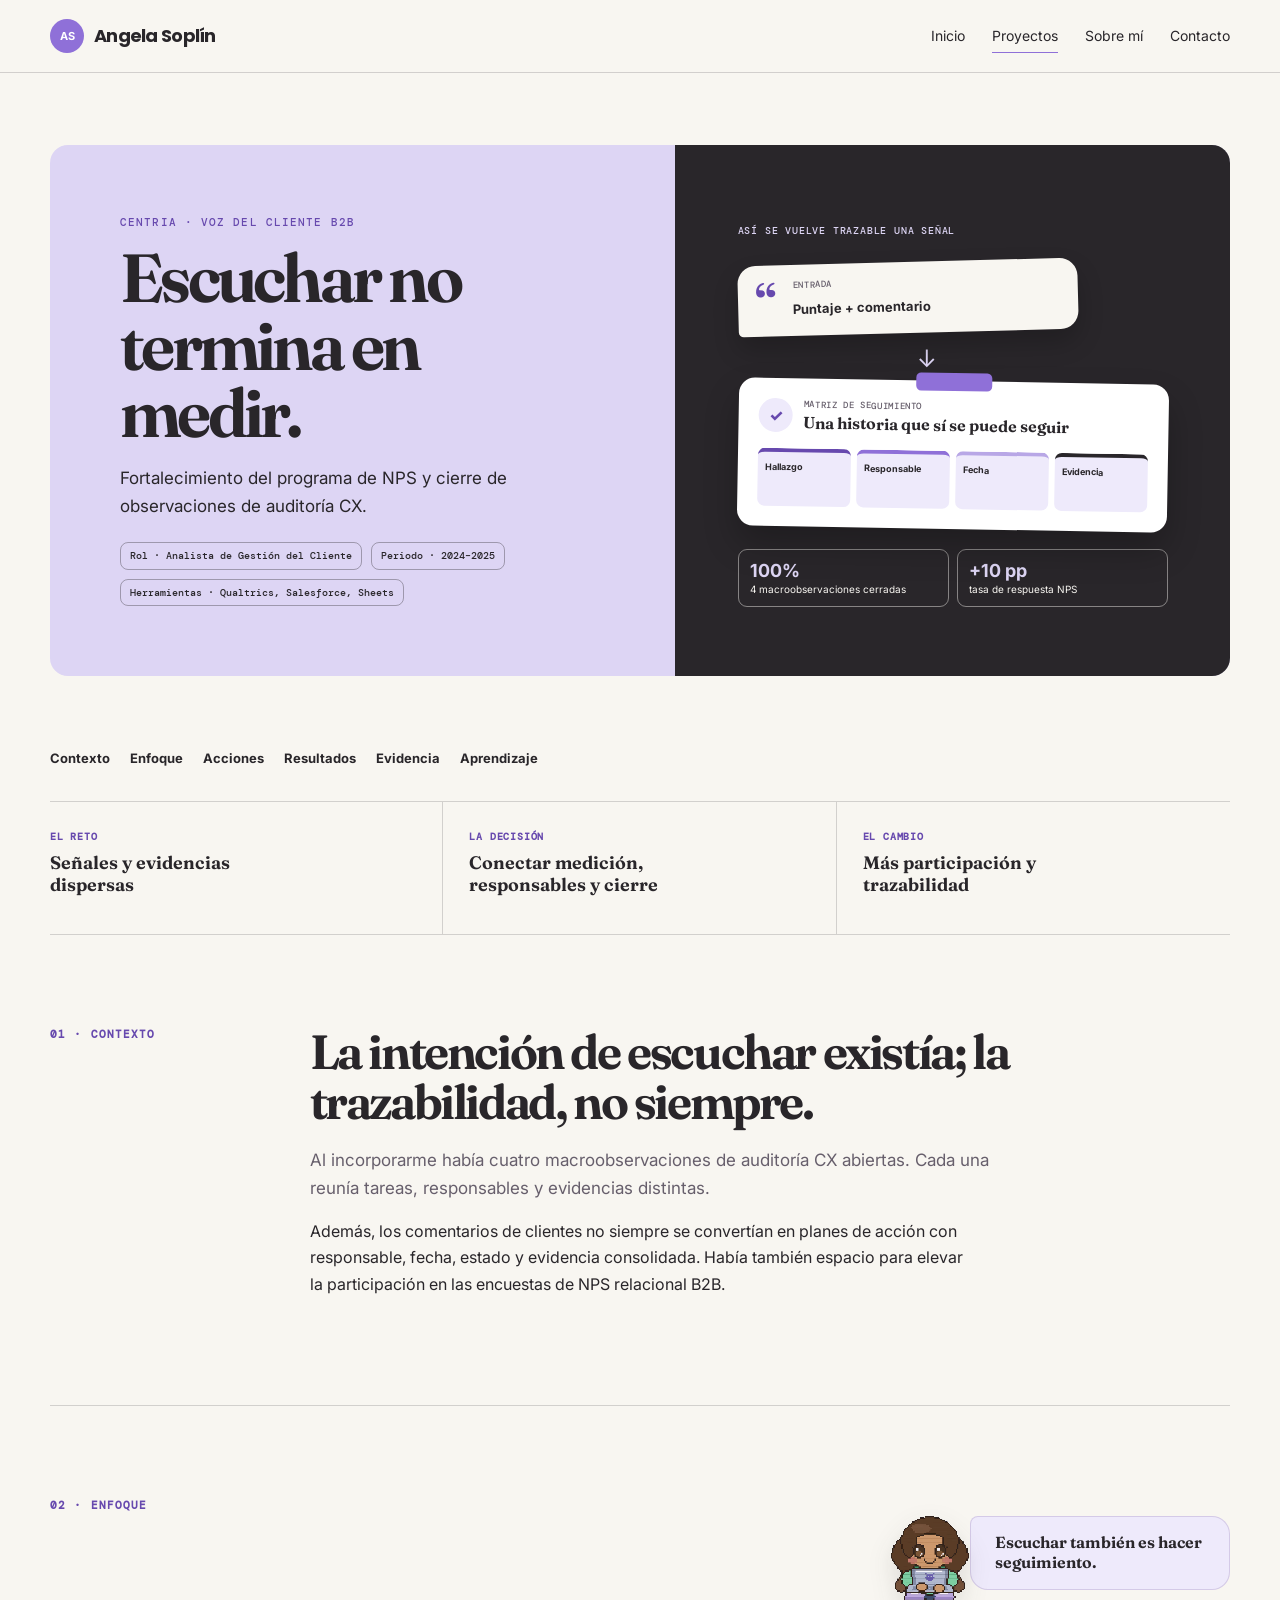
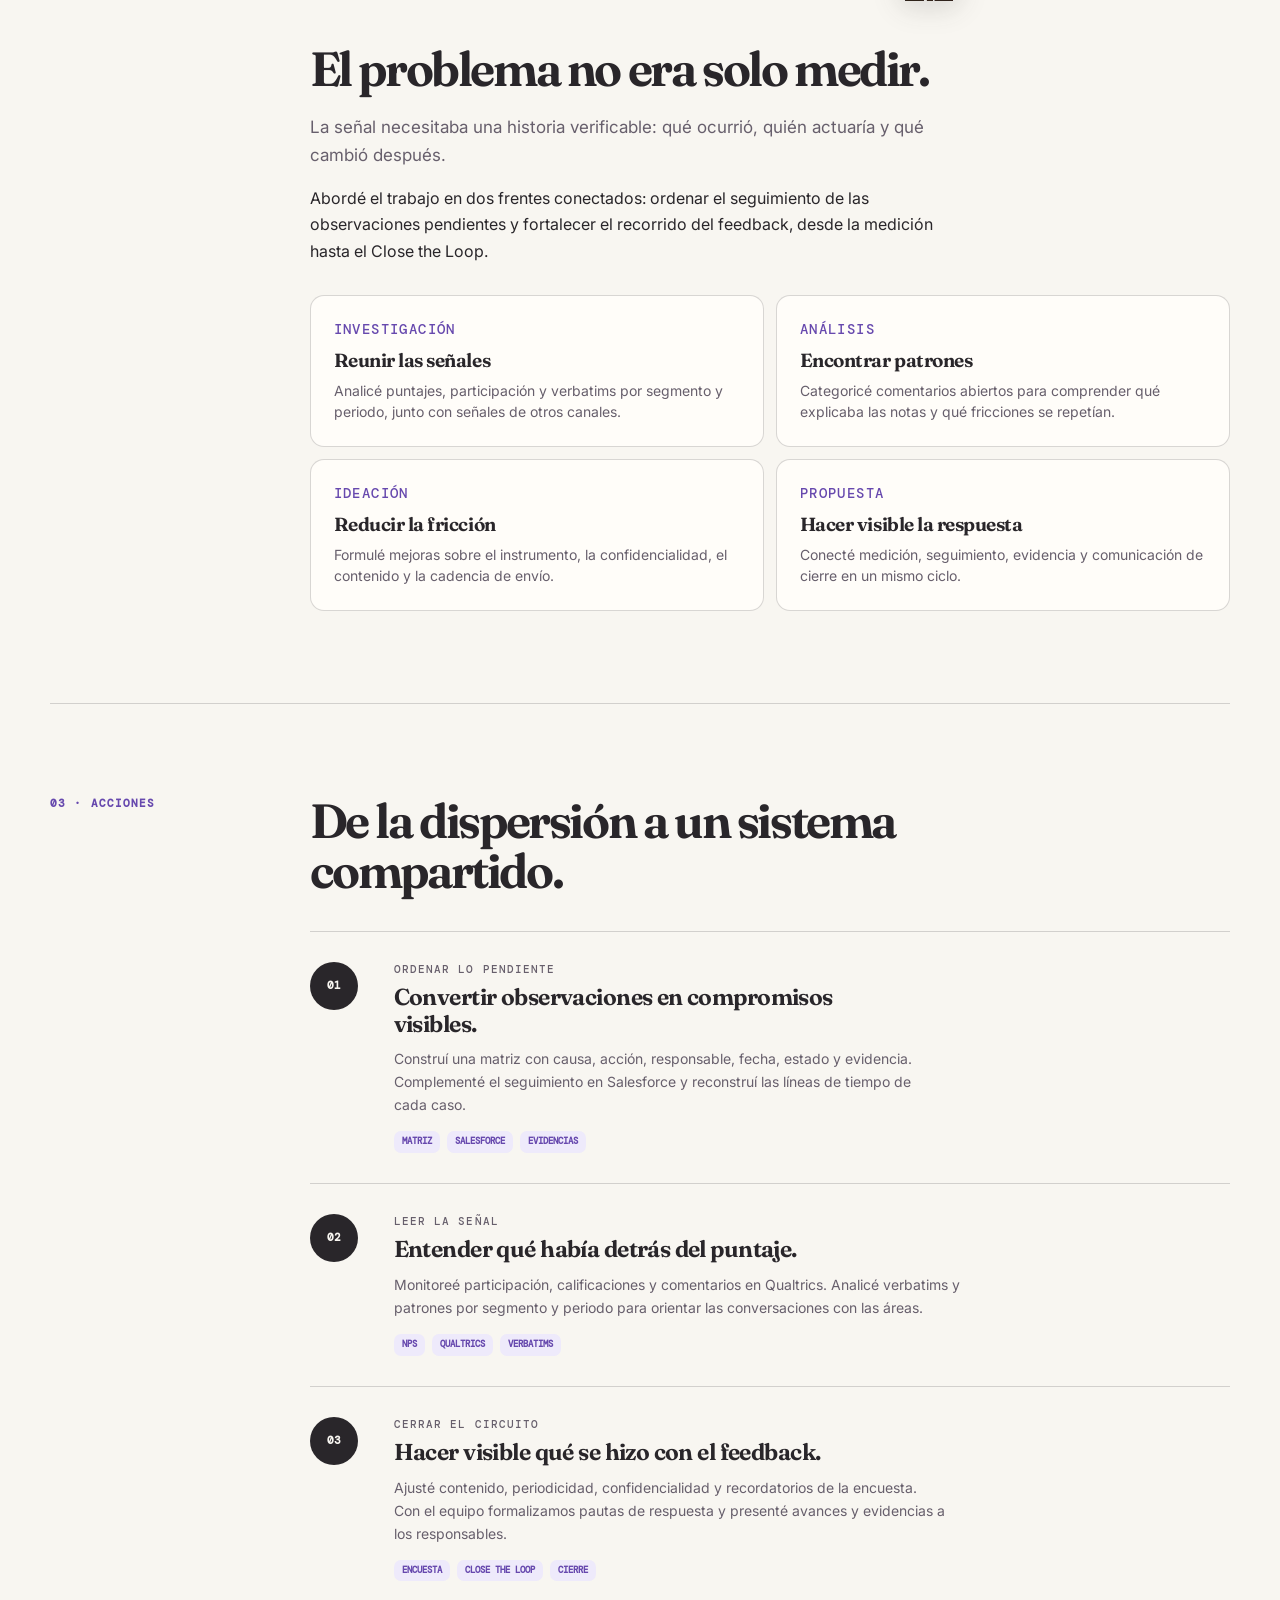
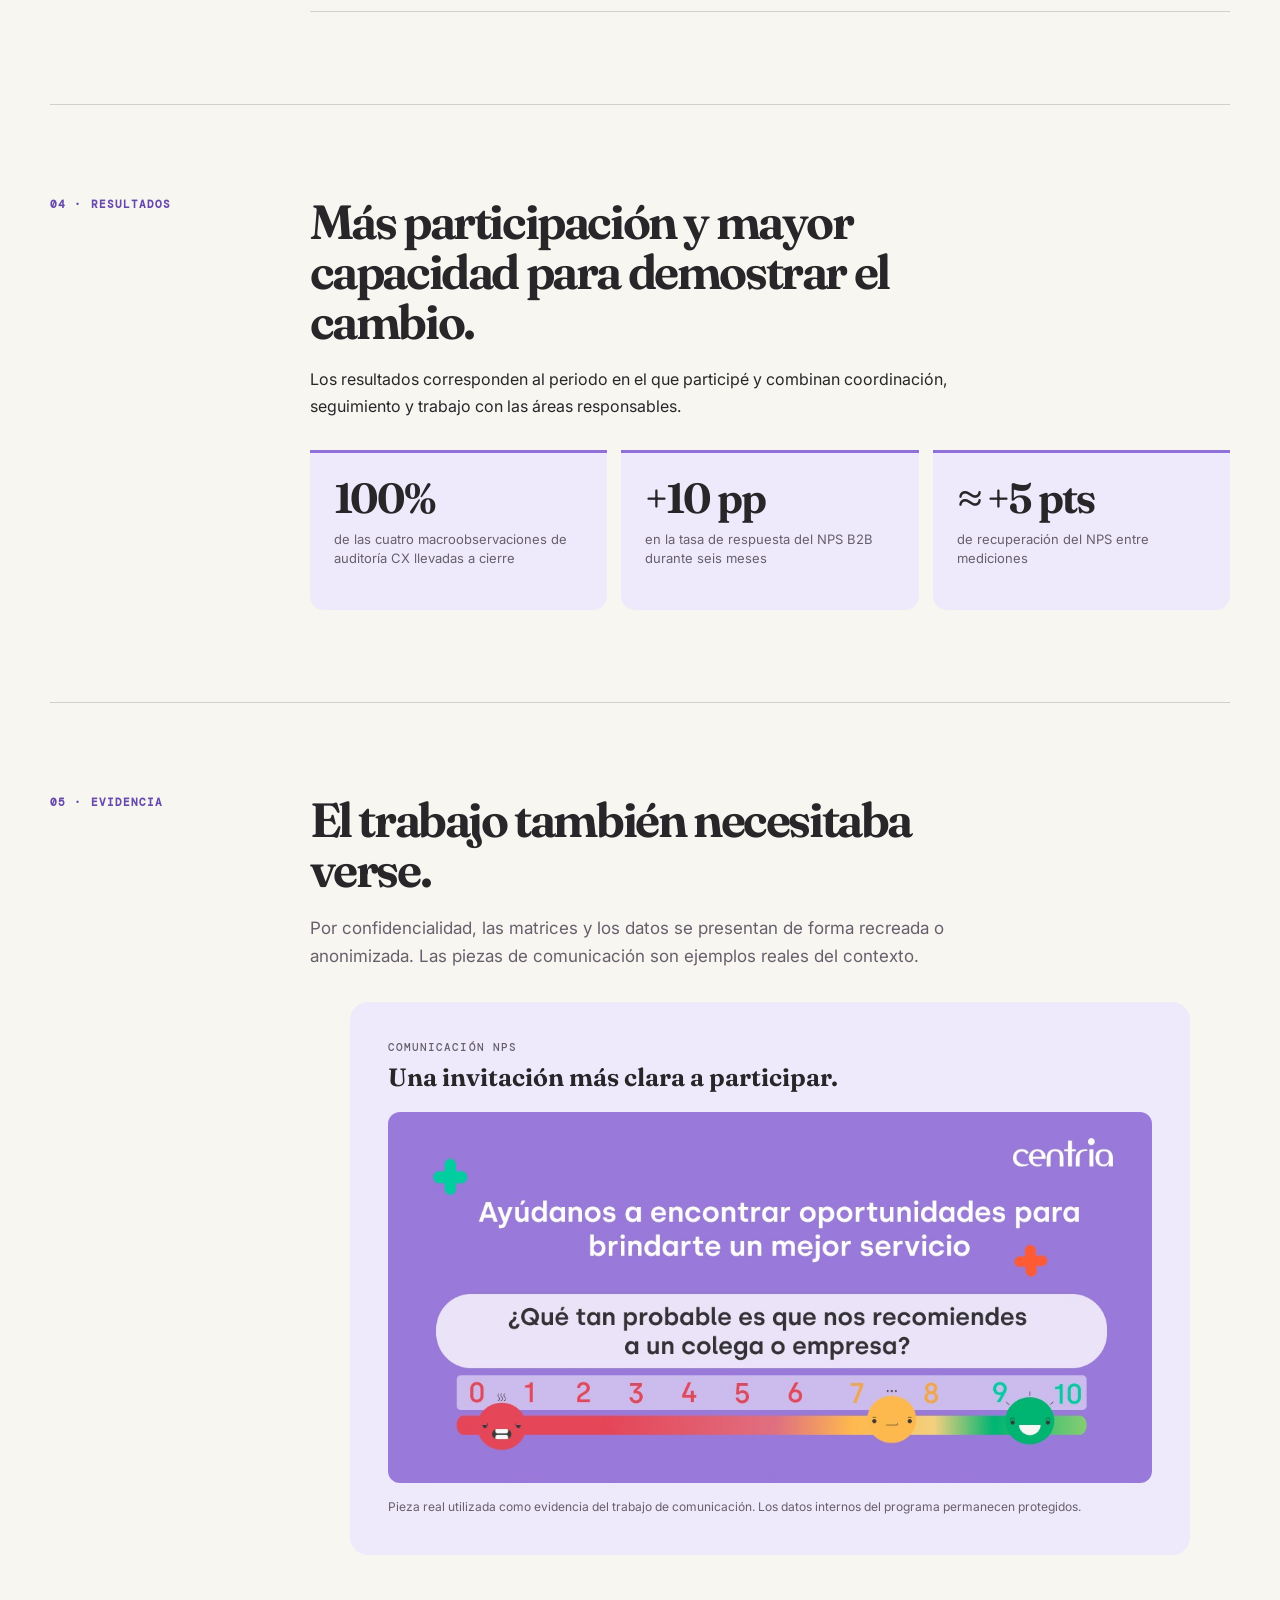
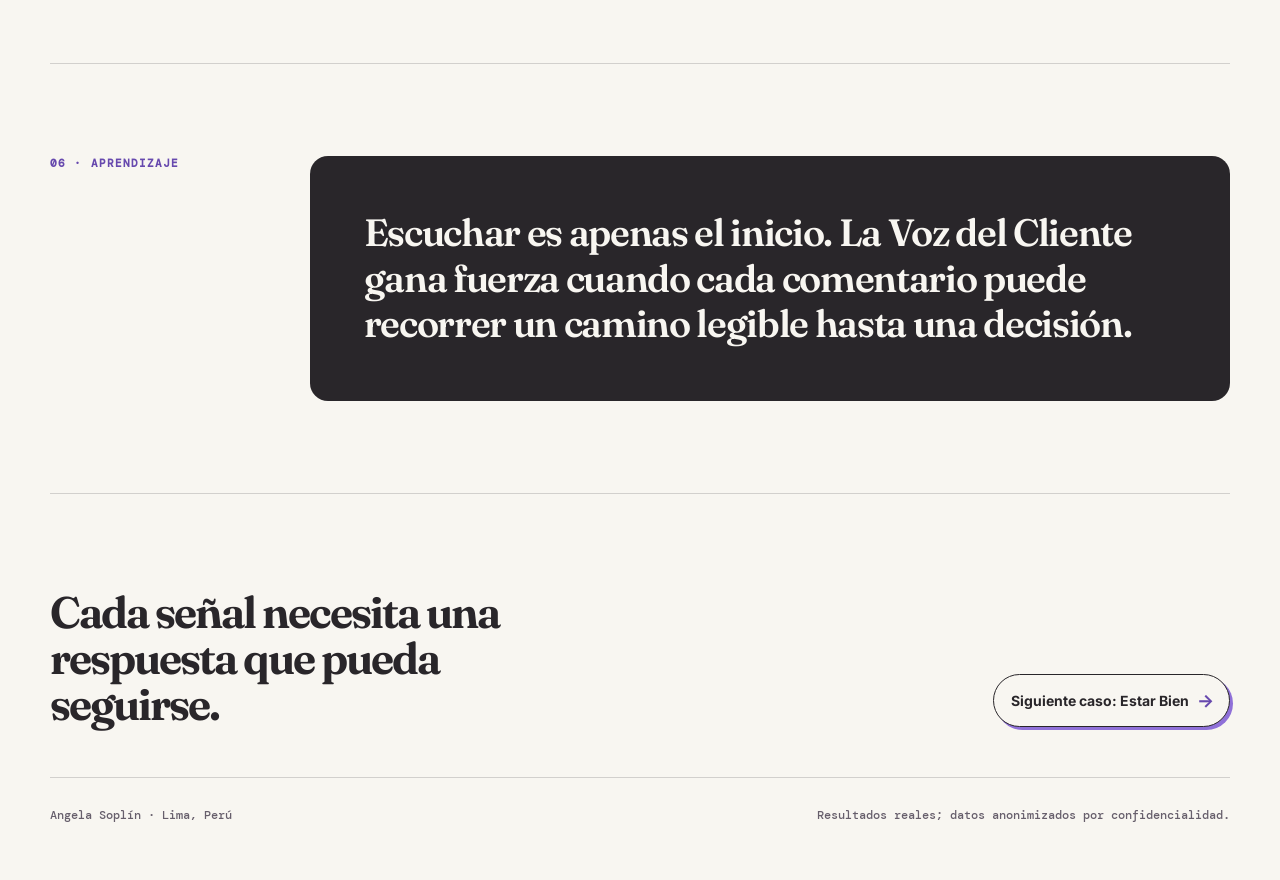
==== commit 4ad0b5aa: "fix: mostrar solo la pieza NPS de Centria" ====
--- a/centria.html
+++ b/centria.html
@@ -307,13 +307,11 @@
             <figure class="evidence">
               <p class="mono-label">Comunicación NPS</p>
               <h3>Una invitación más clara a participar.</h3>
-              <div class="centria-nps-visual">
-                <img
-                  src="assets/whatsapp-image-2026-04-23-at-3-28-08-pm--mrpjrhn4-p5o2.jpeg"
-                  alt="Pieza de comunicación de una encuesta NPS de Centria"
-                  loading="lazy"
-                />
-              </div>
+              <div
+                class="centria-nps-visual"
+                role="img"
+                aria-label="Pieza de comunicación de una encuesta NPS de Centria con la escala de recomendación"
+              ></div>
               <figcaption>
                 Pieza real utilizada como evidencia del trabajo de comunicación.
                 Los datos internos del programa permanecen protegidos.
--- a/css/styles.css
+++ b/css/styles.css
@@ -1384,12 +1384,8 @@
   overflow: hidden;
   aspect-ratio: 1080 / 525;
   border-radius: 12px;
-}
-.centria-nps-visual img {
-  height: 100%;
-  max-height: none;
-  object-fit: cover;
-  object-position: top;
+  background: url("../assets/whatsapp-image-2026-04-23-at-3-28-08-pm--mrpjrhn4-p5o2.jpeg")
+    top center / 100% auto no-repeat;
 }
 .evidence-grid {
   display: grid;
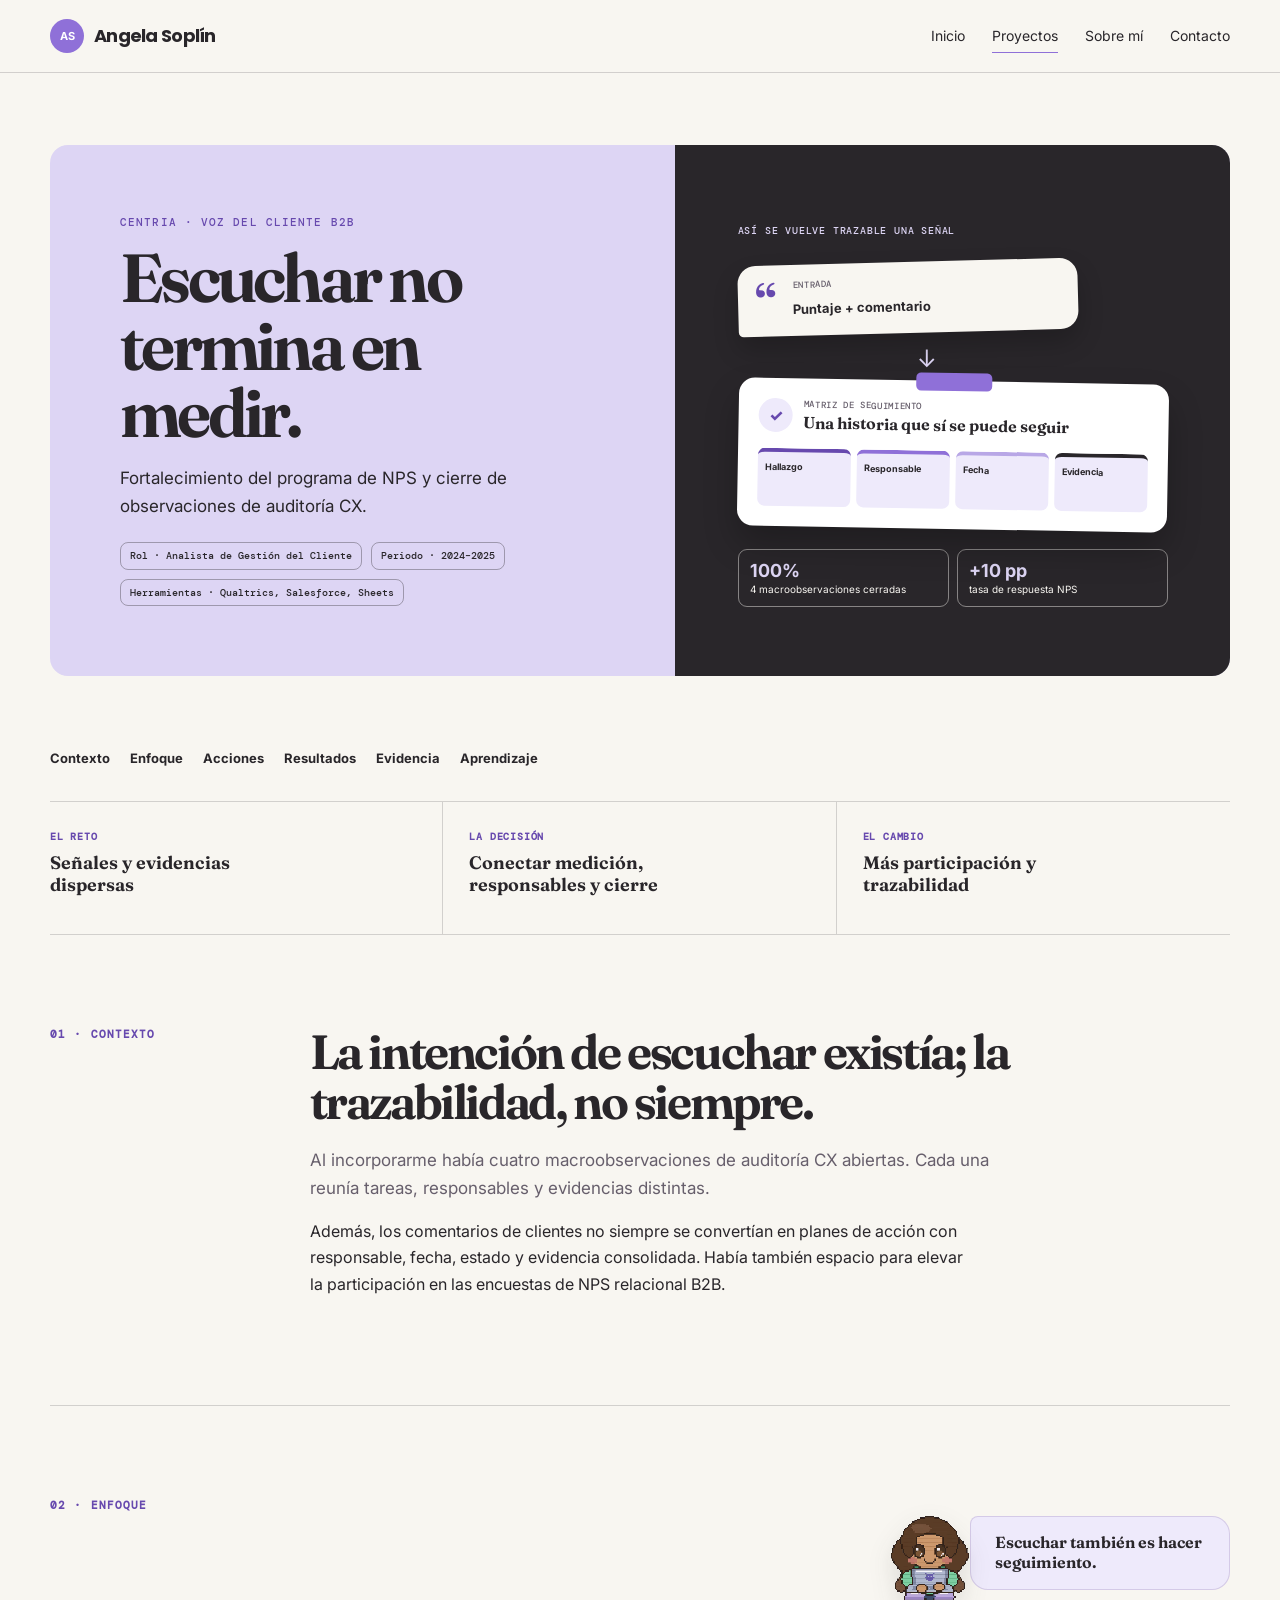
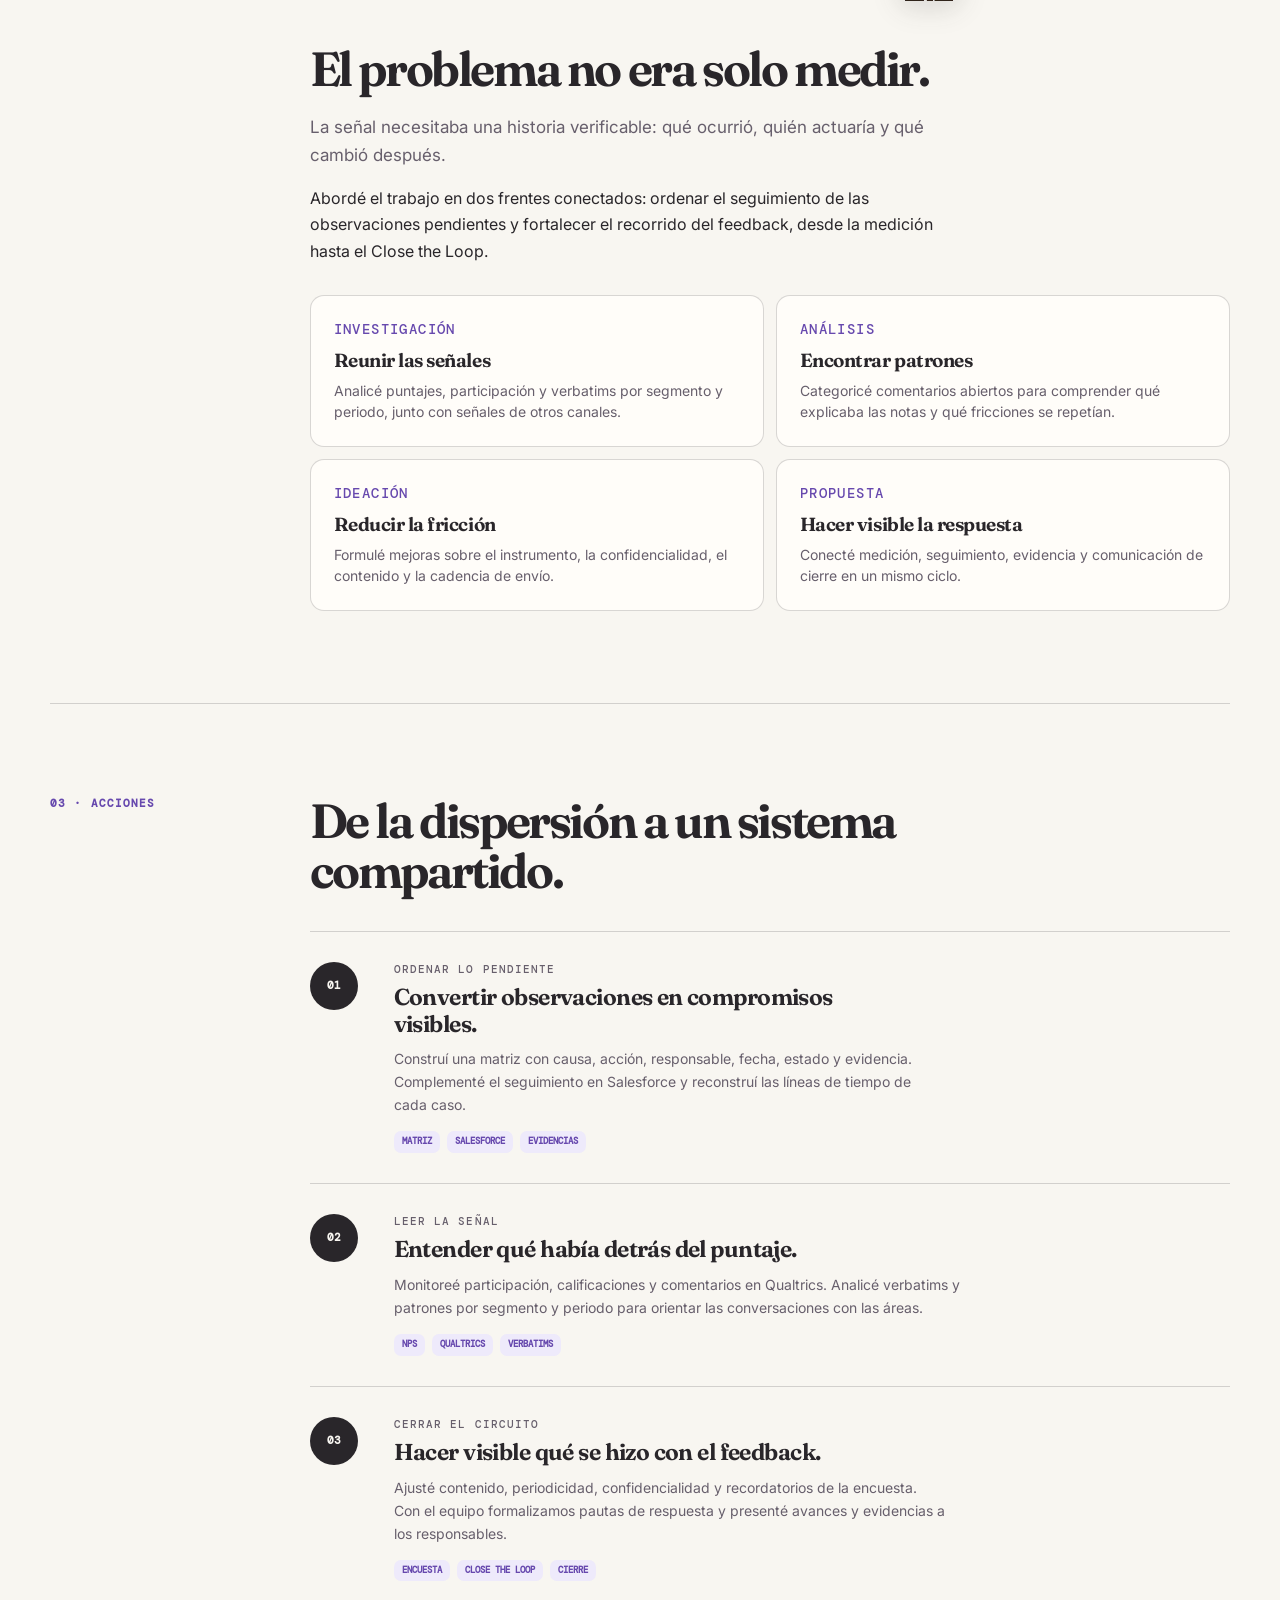
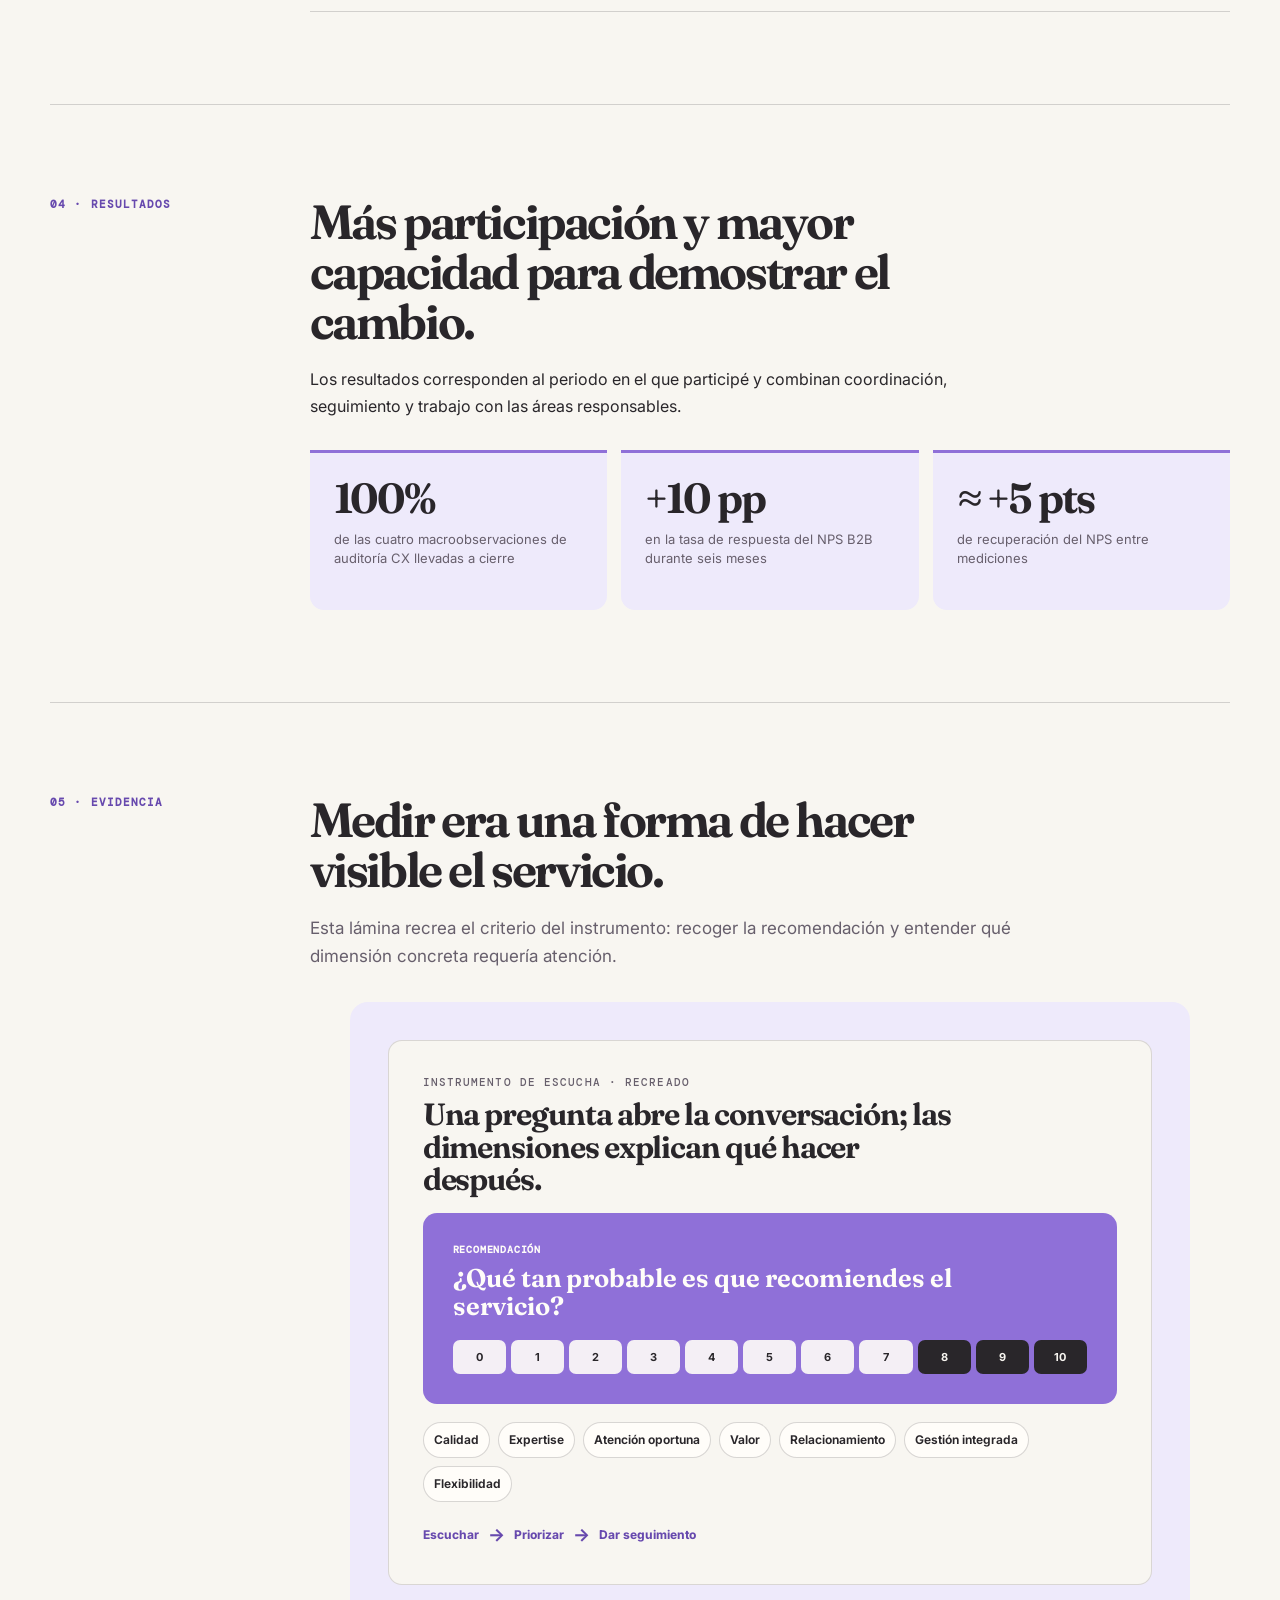
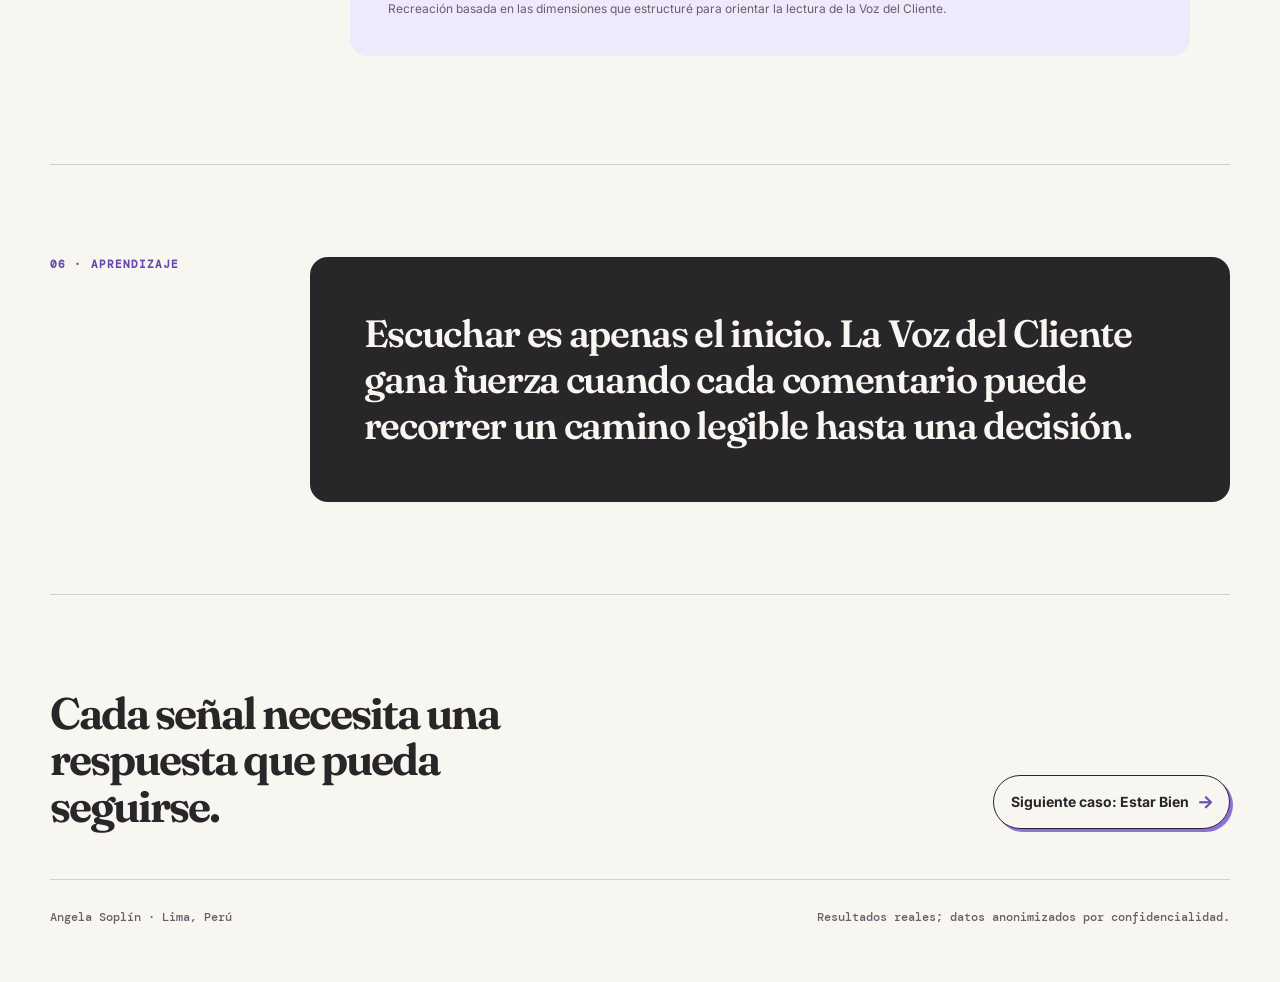
==== commit 52e9be97: "feat: unificar casos con evidencia recreada" ====
--- a/centria.html
+++ b/centria.html
@@ -298,23 +298,35 @@
         <section class="story" id="evidencia">
           <div class="story-label">05 · Evidencia</div>
           <div class="story-content">
-            <h2>El trabajo también necesitaba verse.</h2>
+            <h2>Medir era una forma de hacer visible el servicio.</h2>
             <p class="story-intro">
-              Por confidencialidad, las matrices y los datos se presentan de
-              forma recreada o anonimizada. Las piezas de comunicación son
-              ejemplos reales del contexto.
+              Esta lámina recrea el criterio del instrumento: recoger la
+              recomendación y entender qué dimensión concreta requería
+              atención.
             </p>
             <figure class="evidence">
-              <p class="mono-label">Comunicación NPS</p>
-              <h3>Una invitación más clara a participar.</h3>
-              <div
-                class="centria-nps-visual"
-                role="img"
-                aria-label="Pieza de comunicación de una encuesta NPS de Centria con la escala de recomendación"
-              ></div>
+              <div class="case-proof centria-proof">
+                <div class="proof-heading">
+                  <p class="mono-label">Instrumento de escucha · recreado</p>
+                  <h3>Una pregunta abre la conversación; las dimensiones explican qué hacer después.</h3>
+                </div>
+                <div class="survey-prompt">
+                  <span>Recomendación</span>
+                  <strong>¿Qué tan probable es que recomiendes el servicio?</strong>
+                  <div class="survey-scale" aria-label="Escala de recomendación de 0 a 10">
+                    <i>0</i><i>1</i><i>2</i><i>3</i><i>4</i><i>5</i><i>6</i><i>7</i><i>8</i><i>9</i><i>10</i>
+                  </div>
+                </div>
+                <div class="dimension-list" aria-label="Dimensiones evaluadas">
+                  <span>Calidad</span><span>Expertise</span><span>Atención oportuna</span><span>Valor</span><span>Relacionamiento</span><span>Gestión integrada</span><span>Flexibilidad</span>
+                </div>
+                <div class="proof-footer">
+                  <span>Escuchar</span><b aria-hidden="true">→</b><span>Priorizar</span><b aria-hidden="true">→</b><span>Dar seguimiento</span>
+                </div>
+              </div>
               <figcaption>
-                Pieza real utilizada como evidencia del trabajo de comunicación.
-                Los datos internos del programa permanecen protegidos.
+                Recreación basada en las dimensiones que estructuré para
+                orientar la lectura de la Voz del Cliente.
               </figcaption>
             </figure>
           </div>
--- a/css/styles.css
+++ b/css/styles.css
@@ -1380,12 +1380,158 @@
   background: transparent;
   object-fit: contain;
 }
-.centria-nps-visual {
+.case-proof {
+  display: grid;
+  gap: 18px;
+  padding: clamp(20px, 3vw, 34px);
+  border: 1px solid rgba(41, 38, 42, 0.15);
+  border-radius: 14px;
+  background: var(--cream);
+}
+.proof-heading h3 {
+  max-width: 26ch;
+  margin: 8px 0 0;
+  font: 650 clamp(22px, 2.4vw, 32px) / 1.05 Fraunces, Georgia, serif;
+  letter-spacing: -0.035em;
+}
+.survey-prompt {
+  padding: clamp(18px, 3vw, 30px);
+  border-radius: 14px;
+  background: var(--purple);
+  color: var(--white);
+}
+.survey-prompt > span,
+.care-proof-main small {
+  display: block;
+  margin-bottom: 8px;
+  font: 600 10px/1.3 "DM Mono", monospace;
+  letter-spacing: 0.08em;
+  text-transform: uppercase;
+}
+.survey-prompt strong {
+  display: block;
+  max-width: 28ch;
+  font: 650 clamp(19px, 2vw, 27px) / 1.1 Fraunces, Georgia, serif;
+}
+.survey-scale {
+  display: grid;
+  grid-template-columns: repeat(11, minmax(0, 1fr));
+  gap: 5px;
+  margin-top: 20px;
+}
+.survey-scale i {
+  display: grid;
+  min-height: 34px;
+  place-items: center;
+  border-radius: 7px;
+  background: rgba(255, 253, 249, 0.9);
+  color: var(--charcoal);
+  font: 700 11px/1 Inter, sans-serif;
+  font-style: normal;
+}
+.survey-scale i:nth-child(n + 9) {
+  background: var(--charcoal);
+  color: var(--cream);
+}
+.dimension-list,
+.care-proof-sources,
+.guardrail-proof {
+  display: flex;
+  flex-wrap: wrap;
+  gap: 8px;
+}
+.dimension-list span,
+.care-proof-sources span,
+.guardrail-proof span {
+  padding: 7px 10px;
+  border: 1px solid rgba(41, 38, 42, 0.18);
+  border-radius: 999px;
+  background: var(--white);
+  color: var(--charcoal);
+  font-size: 12px;
+  font-weight: 650;
+}
+.proof-footer {
+  display: flex;
+  flex-wrap: wrap;
+  align-items: center;
+  gap: 9px;
+  color: var(--purple-dark);
+  font-size: 12px;
+  font-weight: 750;
+}
+.proof-footer b {
+  font-size: 18px;
+}
+.care-proof {
+  background: linear-gradient(135deg, var(--lilac-light), var(--cream));
+}
+.care-proof-main {
+  display: grid;
+  grid-template-columns: repeat(3, minmax(0, 1fr));
   overflow: hidden;
-  aspect-ratio: 1080 / 525;
-  border-radius: 12px;
-  background: url("../assets/whatsapp-image-2026-04-23-at-3-28-08-pm--mrpjrhn4-p5o2.jpeg")
-    top center / 100% auto no-repeat;
+  border: 1px solid var(--charcoal);
+  border-radius: 14px;
+}
+.care-proof-main > div {
+  min-height: 180px;
+  padding: 20px;
+  border-right: 1px solid var(--charcoal);
+  background: var(--white);
+}
+.care-proof-main > div:nth-child(2) {
+  background: var(--lilac);
+}
+.care-proof-main > div:last-child {
+  border-right: 0;
+  background: var(--charcoal);
+  color: var(--cream);
+}
+.care-proof-main small {
+  color: var(--purple-dark);
+}
+.care-proof-main > div:last-child small {
+  color: var(--lilac);
+}
+.care-proof-main strong {
+  display: block;
+  font: 650 22px/1.05 Fraunces, Georgia, serif;
+  letter-spacing: -0.03em;
+}
+.care-proof-main p {
+  margin: 14px 0 0;
+  font-size: 12px;
+  line-height: 1.45;
+}
+.volveria-proof {
+  background: linear-gradient(145deg, var(--lilac-light), #f8f6f1 68%);
+}
+.conversation-proof {
+  display: grid;
+  gap: 10px;
+}
+.conversation-proof p {
+  max-width: 36ch;
+  margin: 0;
+  padding: 14px 17px;
+  border-radius: 14px 14px 14px 3px;
+  background: var(--white);
+  font-size: 14px;
+  line-height: 1.45;
+  box-shadow: 0 7px 18px rgba(41, 38, 42, 0.08);
+}
+.conversation-proof .from-agent {
+  justify-self: end;
+  border-radius: 14px 14px 3px 14px;
+  background: var(--charcoal);
+  color: var(--cream);
+}
+.guardrail-proof span:nth-child(2) {
+  background: var(--lilac);
+}
+.guardrail-proof span:last-child {
+  background: var(--purple-dark);
+  color: var(--cream);
 }
 .evidence-grid {
   display: grid;
@@ -1729,6 +1875,17 @@
   .case-snapshot {
     grid-template-columns: 1fr;
   }
+  .care-proof-main {
+    grid-template-columns: 1fr;
+  }
+  .care-proof-main > div {
+    min-height: auto;
+    border-right: 0;
+    border-bottom: 1px solid var(--charcoal);
+  }
+  .care-proof-main > div:last-child {
+    border-bottom: 0;
+  }
   .case-snapshot > div,
   .case-snapshot > div:first-child {
     min-height: auto;
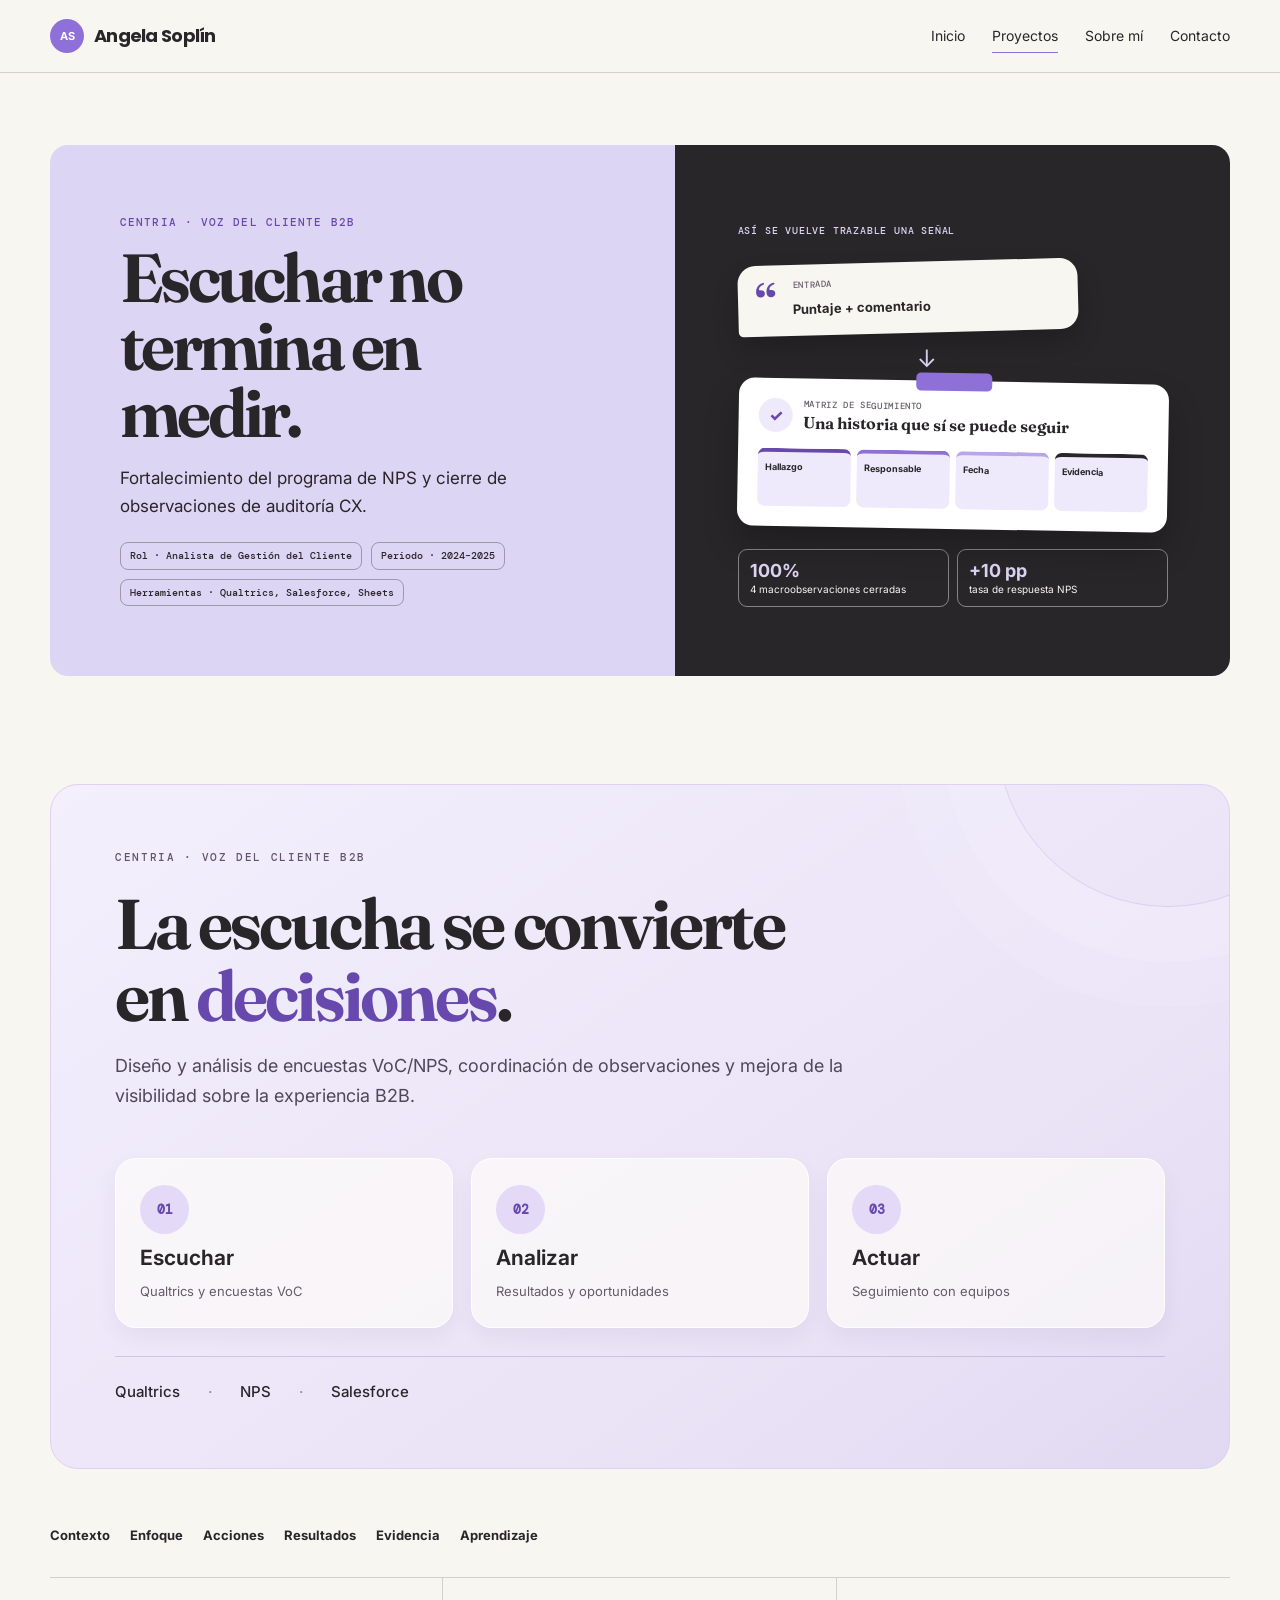
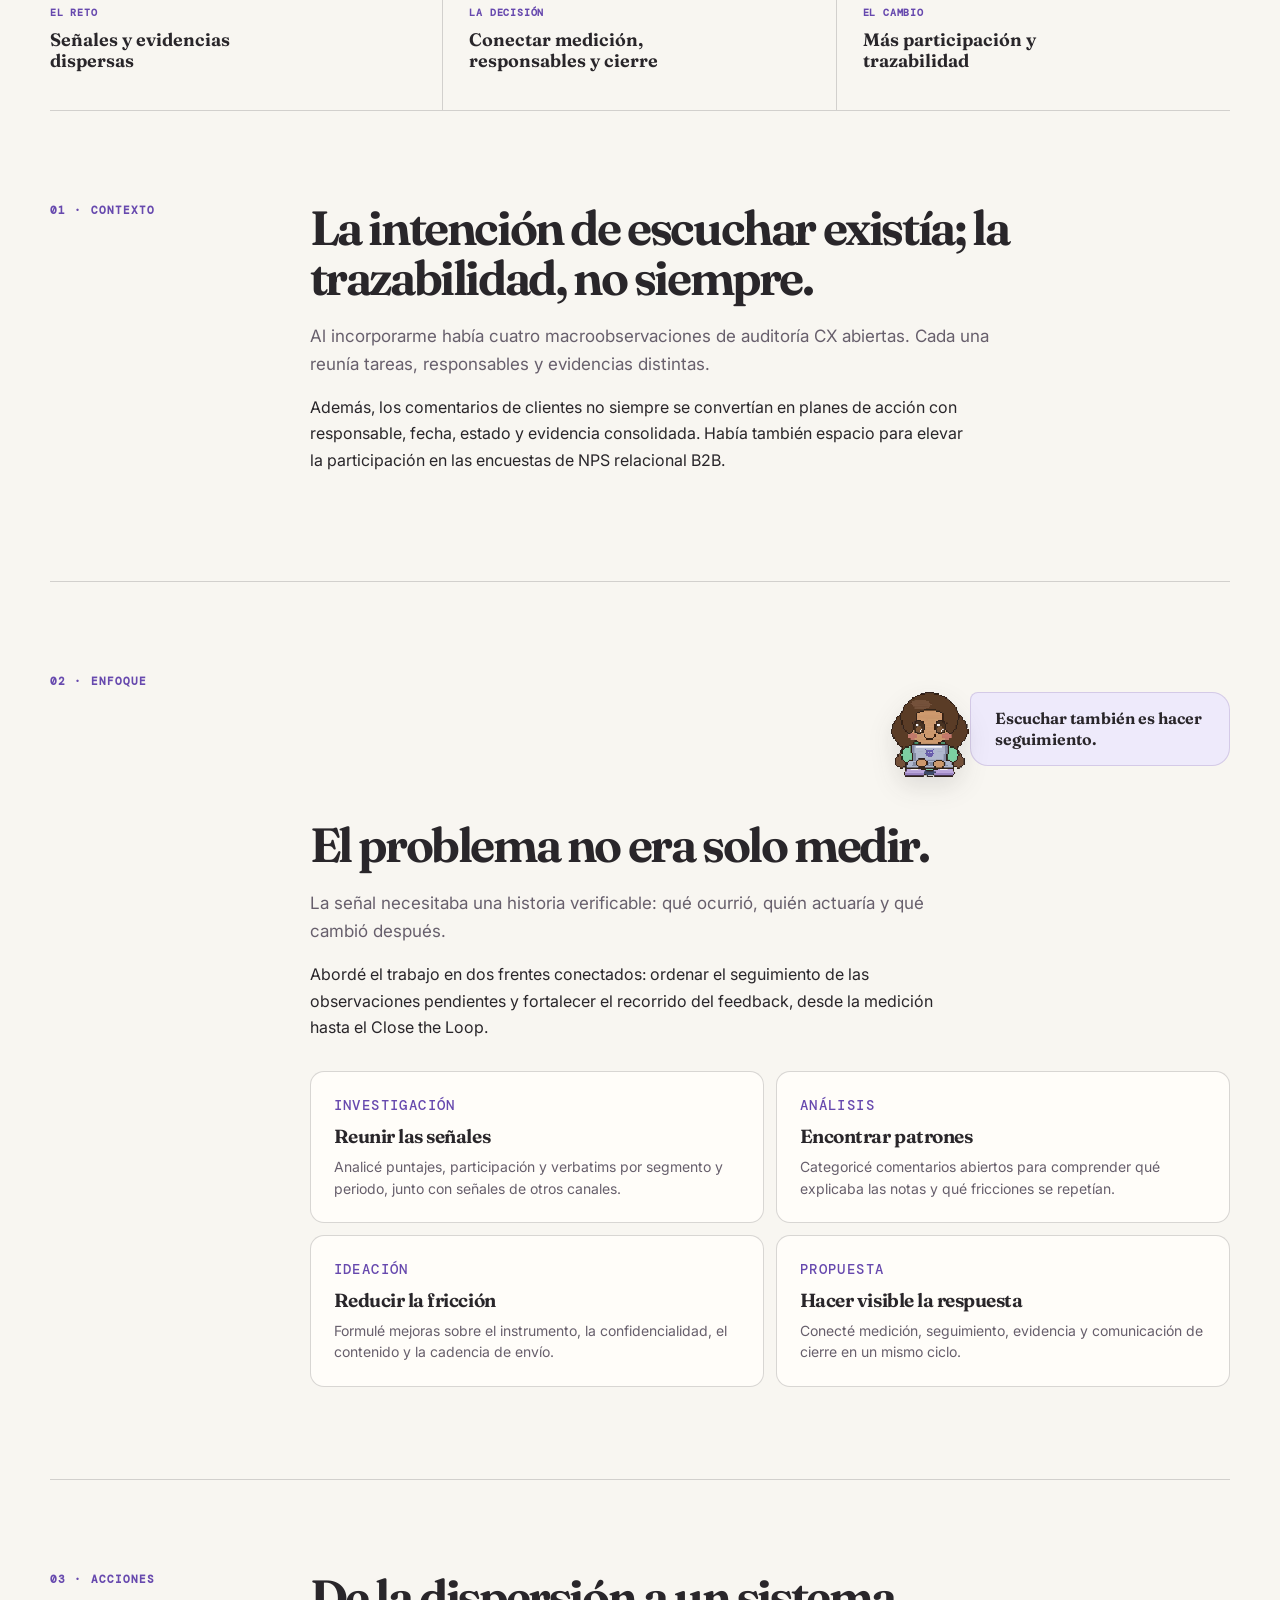
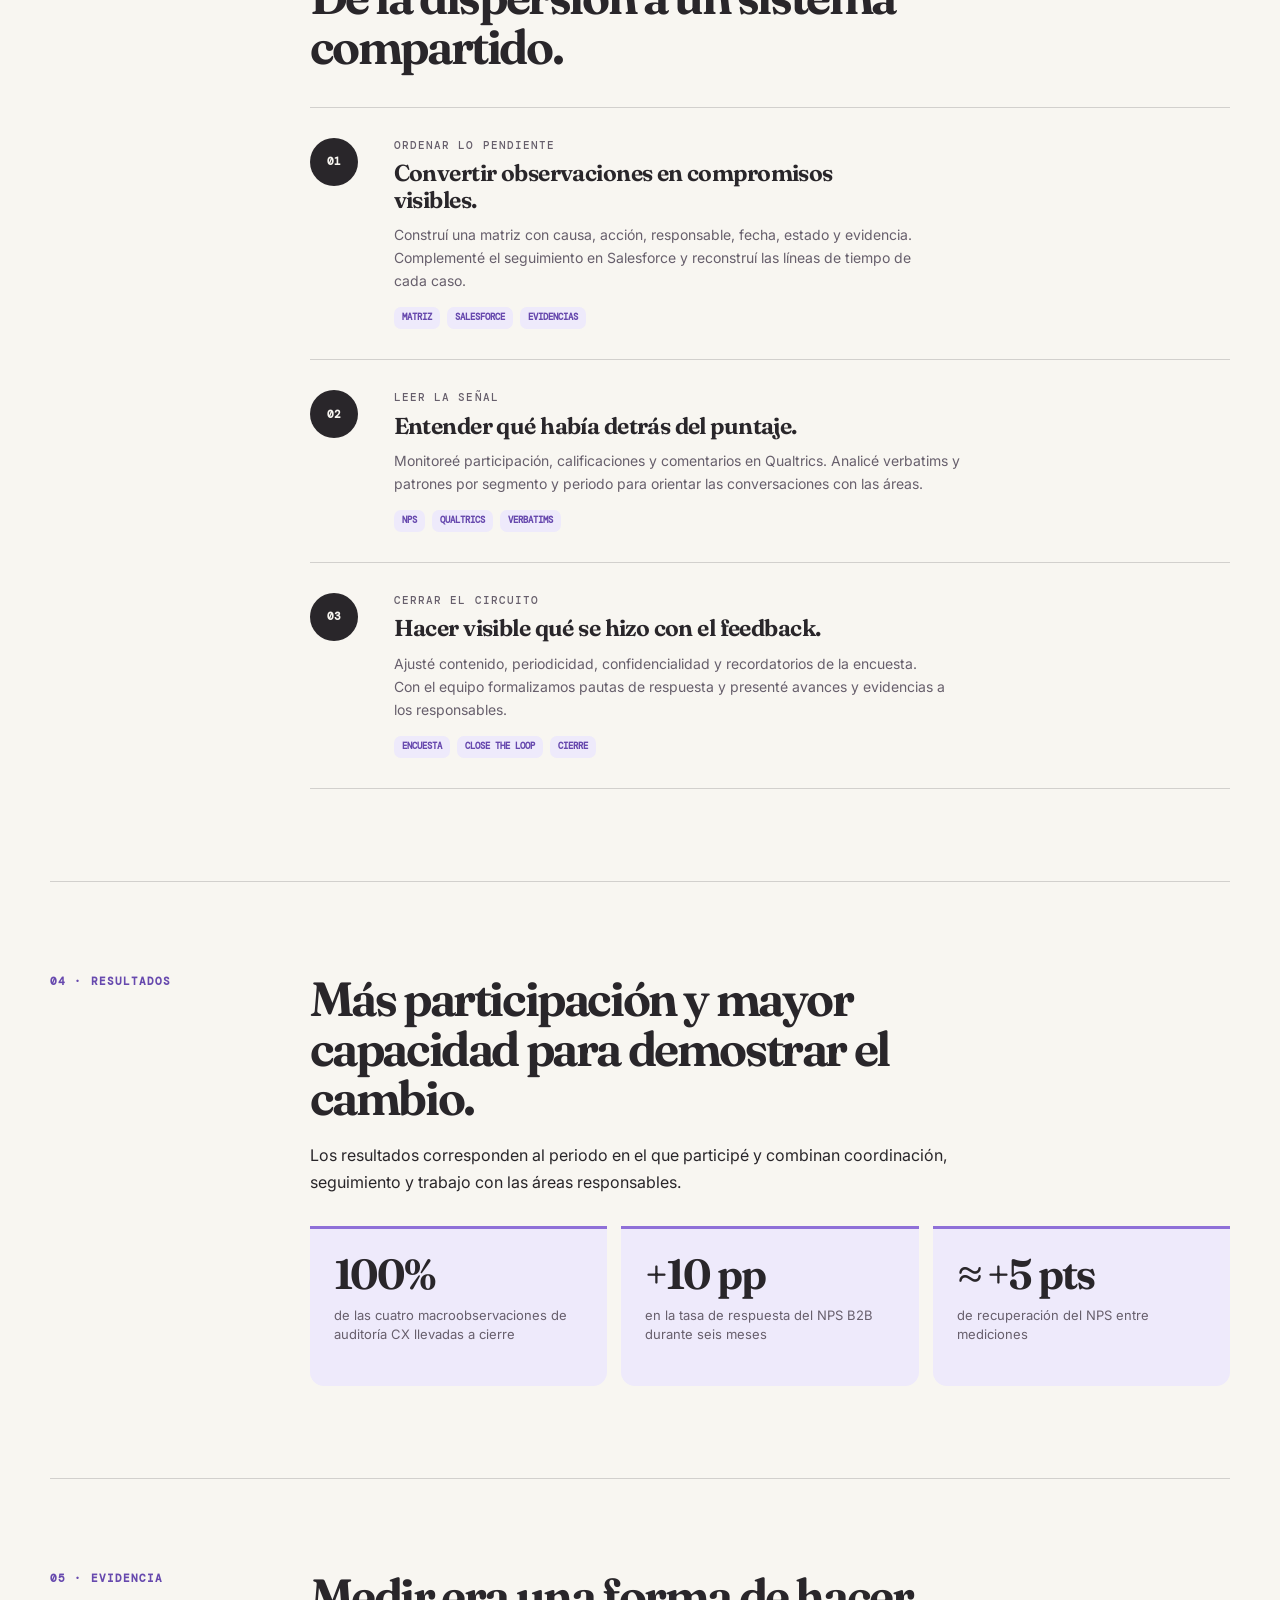
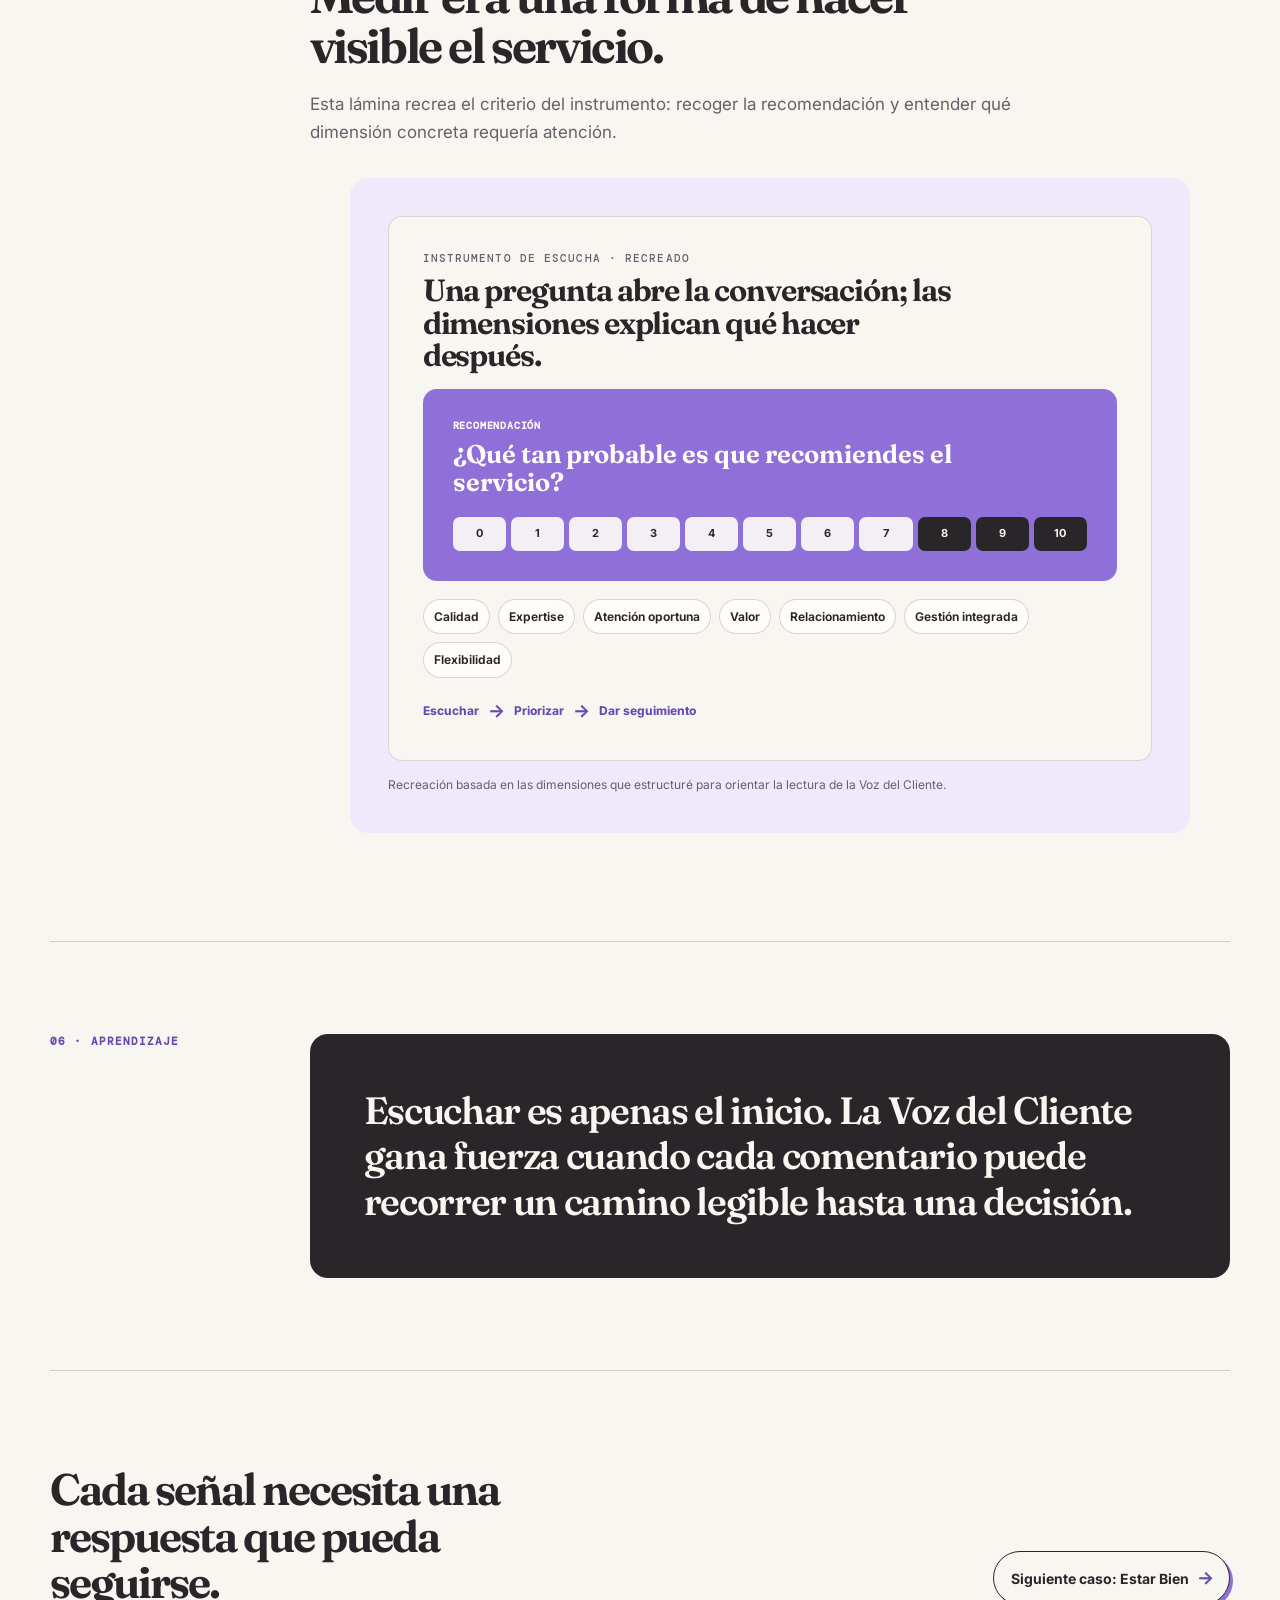
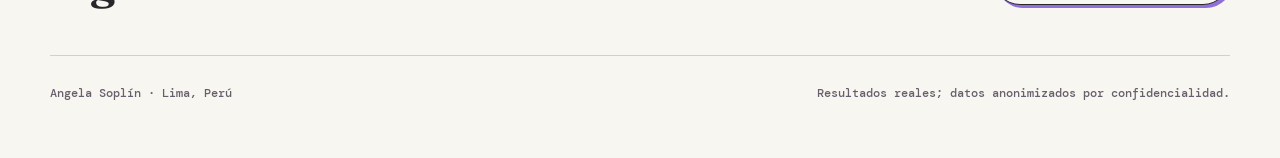
==== commit 5c1dde12: "Extender identidad editorial al caso centria.html" ====
--- a/centria.html
+++ b/centria.html
@@ -92,6 +92,8 @@
           </div>
         </div>
       </section>
+<section class="brand-case-highlight" aria-label="Resumen visual del proyecto"><div class="brand-case-highlight__header"><span class="brand-case-highlight__eyebrow">CENTRIA · VOZ DEL CLIENTE B2B</span><h2>La escucha se convierte en <em>decisiones</em>.</h2><p>Diseño y análisis de encuestas VoC/NPS, coordinación de observaciones y mejora de la visibilidad sobre la experiencia B2B.</p></div><div class="brand-case-highlight__cards"><div class="brand-case-highlight__card"><span class="brand-case-highlight__num">01</span><strong>Escuchar</strong><small>Qualtrics y encuestas VoC</small></div><div class="brand-case-highlight__card"><span class="brand-case-highlight__num">02</span><strong>Analizar</strong><small>Resultados y oportunidades</small></div><div class="brand-case-highlight__card"><span class="brand-case-highlight__num">03</span><strong>Actuar</strong><small>Seguimiento con equipos</small></div></div><div class="brand-case-highlight__strip"><span>Qualtrics</span><span>NPS</span><span>Salesforce</span></div></section>
+
 
       <nav class="case-nav" aria-label="Contenido del caso">
         <a href="#contexto">Contexto</a><a href="#enfoque">Enfoque</a
--- a/css/styles.css
+++ b/css/styles.css
@@ -418,6 +418,88 @@
   background: rgba(248, 246, 241, 0.35);
   overflow: hidden;
 }
+.selected-work {
+  display: grid;
+  grid-template-columns: minmax(0, 0.85fr) minmax(0, 1.15fr);
+  align-items: center;
+  gap: clamp(32px, 6vw, 78px);
+  margin-top: clamp(72px, 11vw, 142px);
+  padding: clamp(28px, 5vw, 54px);
+  border: 1px solid var(--line);
+  border-radius: var(--radius);
+  background: var(--lilac-light);
+}
+.selected-work-copy .section-title {
+  max-width: 14ch;
+  margin: 12px 0 18px;
+  font-size: clamp(31px, 4vw, 48px);
+  line-height: 1.04;
+}
+.selected-work-copy > p:not(.eyebrow) {
+  max-width: 43ch;
+  margin: 0;
+  color: var(--muted);
+  font-size: 15px;
+  line-height: 1.6;
+}
+.selected-work-meta {
+  display: flex;
+  flex-wrap: wrap;
+  gap: 7px;
+  margin-top: 20px;
+}
+.selected-work-meta span {
+  padding: 6px 9px;
+  border: 1px solid rgba(41, 38, 42, 0.18);
+  border-radius: 999px;
+  background: var(--cream);
+  font-size: 11px;
+  font-weight: 700;
+}
+.selected-work-copy .selected-work-note {
+  margin-top: 18px;
+  color: var(--charcoal);
+  font-size: 12px;
+  font-weight: 650;
+}
+.selected-work-copy .case-cta {
+  margin-top: 22px;
+}
+.campaign-visuals {
+  display: flex;
+  align-items: end;
+  justify-content: center;
+  gap: clamp(12px, 2vw, 28px);
+}
+.campaign-piece {
+  margin: 0;
+}
+.campaign-piece img {
+  width: 100%;
+  border: 5px solid var(--white);
+  border-radius: 18px;
+  box-shadow: 0 20px 42px rgba(41, 38, 42, 0.16);
+}
+.campaign-piece-story {
+  width: min(39%, 250px);
+  transform: rotate(-3deg) translateY(-12px);
+}
+.selected-work .campaign-piece-story {
+  width: min(62%, 330px);
+  transform: rotate(2.5deg);
+}
+.campaign-piece-email {
+  width: min(35%, 228px);
+  transform: rotate(3deg);
+}
+.campaign-piece figcaption {
+  margin-top: 10px;
+  color: var(--muted);
+  font: 600 10px/1.2 "DM Mono", monospace;
+  letter-spacing: 0.05em;
+  text-align: center;
+  text-transform: uppercase;
+}
 .visual-label {
   margin-bottom: 24px;
   color: var(--muted);
@@ -862,6 +944,48 @@
   background: var(--charcoal);
   color: var(--cream);
 }
+.gv-case-hero .case-hero-inner {
+  background: linear-gradient(135deg, var(--lilac), var(--cream));
+}
+.gv-case-cover {
+  display: grid;
+  align-content: center;
+  gap: 22px;
+  padding: clamp(25px, 4vw, 44px);
+  background: var(--charcoal);
+}
+.gv-case-cover .visual-label {
+  margin: 0;
+  color: var(--lilac);
+}
+.gv-hero-composition {
+  display: grid;
+  grid-template-columns: 1fr auto 1fr auto 1fr;
+  align-items: center;
+  gap: 8px;
+}
+.gv-hero-composition > div {
+  display: grid;
+  min-height: 145px;
+  align-content: center;
+  gap: 8px;
+  padding: 14px 12px;
+  border-radius: 12px;
+  background: var(--cream);
+  color: var(--charcoal);
+}
+.gv-hero-composition > div:nth-of-type(2) { background: var(--lilac); }
+.gv-hero-composition small {
+  color: var(--purple-dark);
+  font: 500 8px/1 "DM Mono", monospace;
+  letter-spacing: .06em;
+  text-transform: uppercase;
+}
+.gv-hero-composition b { font: 650 17px/1.05 Fraunces, Georgia, serif; }
+.gv-hero-composition span { color: var(--muted); font-size: 9px; line-height: 1.35; }
+.gv-hero-composition i { color: var(--lilac); font-size: 19px; font-style: normal; }
+.gv-hero-note { margin: 0; color: rgba(248,246,241,.68); font-size: 10px; line-height: 1.45; }
+}
 .cover-diagram {
   width: min(100%, 430px);
 }
@@ -1533,6 +1657,250 @@
   background: var(--purple-dark);
   color: var(--cream);
 }
+.campaign-proof {
+  background: linear-gradient(145deg, var(--cream), var(--lilac-light));
+}
+.campaign-steps {
+  display: grid;
+  grid-template-columns: repeat(3, minmax(0, 1fr));
+  overflow: hidden;
+  border: 1px solid var(--charcoal);
+  border-radius: 14px;
+}
+.campaign-steps > div {
+  display: grid;
+  align-content: start;
+  gap: 9px;
+  min-height: 180px;
+  padding: 20px;
+  border-right: 1px solid var(--charcoal);
+  background: var(--white);
+}
+.campaign-steps > div:nth-child(2) {
+  background: var(--lilac);
+}
+.campaign-steps > div:last-child {
+  border-right: 0;
+  background: var(--charcoal);
+  color: var(--cream);
+}
+.campaign-steps b {
+  color: var(--purple-dark);
+  font: 600 11px/1 "DM Mono", monospace;
+}
+.campaign-steps > div:last-child b {
+  color: var(--lilac);
+}
+.campaign-steps strong {
+  font: 650 22px/1.05 Fraunces, Georgia, serif;
+  letter-spacing: -0.03em;
+}
+.campaign-steps span {
+  font-size: 12px;
+  line-height: 1.45;
+}
+.campaign-detail-showcase {
+  display: flex;
+  align-items: start;
+  justify-content: center;
+  gap: clamp(24px, 7vw, 76px);
+  margin-top: 34px;
+  padding: clamp(26px, 5vw, 48px);
+  border-radius: var(--radius);
+  background: var(--lilac-light);
+}
+.campaign-detail-showcase figure {
+  margin: 0;
+}
+.campaign-detail-showcase figure:first-child {
+  width: min(42%, 410px);
+}
+.campaign-detail-showcase figure:last-child {
+  width: min(34%, 320px);
+  padding-top: 36px;
+}
+.campaign-detail-showcase a {
+  display: block;
+  transition: transform 180ms ease;
+}
+.campaign-detail-showcase a:hover,
+.campaign-detail-showcase a:focus-visible {
+  transform: translateY(-5px);
+}
+.campaign-detail-showcase img {
+  width: 100%;
+  border: 5px solid var(--white);
+  border-radius: 18px;
+  box-shadow: 0 20px 42px rgba(41, 38, 42, 0.16);
+}
+.campaign-detail-showcase figcaption,
+.asset-permission-note {
+  color: var(--muted);
+  font-size: 12px;
+}
+.campaign-detail-showcase figcaption {
+  margin-top: 12px;
+  text-align: center;
+}
+.asset-permission-note {
+  margin: 15px 0 0;
+}
+
+/* OCR de presupuestos --------------------------------------------------- */
+.ocr-preview {
+  background: linear-gradient(135deg, var(--lilac-light), #d2c5f1);
+}
+.ocr-preview .visual-label {
+  color: var(--purple-dark);
+}
+.ocr-mini-window {
+  width: min(100%, 430px);
+  overflow: hidden;
+  border: 1px solid rgba(41, 38, 42, 0.34);
+  border-radius: 16px;
+  background: var(--white);
+  color: var(--charcoal);
+  box-shadow: 0 18px 34px rgba(41, 38, 42, 0.14);
+  transform: rotate(1deg);
+}
+.ocr-mini-topbar,
+.ocr-browser-bar {
+  display: flex;
+  align-items: center;
+  gap: 6px;
+  min-height: 38px;
+  padding: 9px 12px;
+  border-bottom: 1px solid var(--line);
+  background: var(--cream-deep);
+  font: 500 9px/1.2 "DM Mono", monospace;
+  text-transform: uppercase;
+}
+.ocr-mini-topbar span,
+.ocr-browser-bar > span {
+  width: 7px;
+  height: 7px;
+  border-radius: 50%;
+  background: var(--purple);
+}
+.ocr-mini-topbar span:nth-child(2),
+.ocr-browser-bar > span:nth-child(2) { background: #ba9ce9; }
+.ocr-mini-topbar span:nth-child(3),
+.ocr-browser-bar > span:nth-child(3) { background: var(--charcoal); }
+.ocr-mini-topbar b { margin-left: 5px; color: var(--muted); font-weight: 500; }
+.ocr-mini-flow {
+  display: grid;
+  grid-template-columns: 1fr auto 1fr auto 1fr;
+  align-items: center;
+  gap: 8px;
+  padding: 23px 16px;
+}
+.ocr-mini-flow i { color: var(--purple-dark); font-size: 17px; font-style: normal; }
+.ocr-mini-file,
+.ocr-mini-table,
+.ocr-mini-check {
+  display: grid;
+  min-height: 82px;
+  place-content: center;
+  gap: 5px;
+  padding: 8px;
+  border-radius: 10px;
+  background: var(--lilac-light);
+  color: var(--purple-dark);
+  font-size: 10px;
+  font-weight: 800;
+  text-align: center;
+}
+.ocr-mini-file small,
+.ocr-mini-check small { color: var(--muted); font-size: 8px; font-weight: 500; }
+.ocr-mini-table { display: grid; grid-template-rows: auto repeat(3, 5px); align-content: center; background: var(--cream); color: var(--charcoal); }
+.ocr-mini-table span { display: block; width: 100%; border-radius: 3px; background: var(--purple); opacity: .45; }
+.ocr-mini-check { background: var(--charcoal); color: var(--cream); }
+.ocr-case-hero { padding-bottom: 48px; }
+.ocr-case-hero .case-hero-inner { grid-template-columns: minmax(0, .9fr) minmax(360px, 1.1fr); }
+.ocr-cover-app { min-height: 420px; padding: 0; overflow: hidden; background: var(--charcoal); }
+.ocr-browser-bar { color: var(--cream); background: #39353b; border-bottom-color: rgba(248,246,241,.18); }
+.ocr-browser-bar b { margin-left: 5px; font-weight: 500; }
+.ocr-browser-bar em { margin-left: auto; padding: 4px 7px; border: 1px solid rgba(248,246,241,.45); border-radius: 999px; color: var(--lilac); font-size: 8px; font-style: normal; }
+.ocr-cover-body { padding: 24px 26px 26px; }
+.ocr-cover-label { display: flex; align-items: baseline; gap: 8px; margin: 0 0 17px; color: var(--lilac); font: 500 10px/1 "DM Mono", monospace; letter-spacing: .08em; text-transform: uppercase; }
+.ocr-cover-label b { color: var(--cream); font-weight: 500; }
+.ocr-cover-workspace { display: grid; grid-template-columns: minmax(0, 1.1fr) minmax(180px, .9fr); gap: 12px; align-items: stretch; }
+.ocr-source-preview { min-height: 280px; padding: 15px; border-radius: 12px; background: var(--white); color: var(--charcoal); box-shadow: 8px 11px 0 rgba(143,112,216,.32); transform: rotate(-1.3deg); }
+.ocr-source-head { display: flex; justify-content: space-between; padding-bottom: 11px; border-bottom: 1px solid var(--line); color: var(--muted); font: 500 8px/1 "DM Mono", monospace; text-transform: uppercase; }
+.ocr-source-title { margin: 19px 0 10px; font: 700 13px/1 Fraunces, Georgia, serif; letter-spacing: .04em; text-align: center; }
+.ocr-source-lines { display: grid; gap: 4px; width: 70%; margin: 0 auto 15px; }
+.ocr-source-lines i { display: block; height: 3px; border-radius: 2px; background: #d7d0c6; }
+.ocr-source-lines i:nth-child(2) { width: 84%; justify-self: center; }
+.ocr-source-table { display: grid; grid-template-columns: .7fr 1.5fr .55fr .75fr; overflow: hidden; border: 1px solid rgba(41,38,42,.18); border-radius: 5px; font-size: 7px; }
+.ocr-source-table > * { padding: 5px 3px; border-right: 1px solid rgba(41,38,42,.12); border-bottom: 1px solid rgba(41,38,42,.12); }
+.ocr-source-table > *:nth-child(4n) { border-right: 0; }
+.ocr-source-table > *:nth-last-child(-n+4) { border-bottom: 0; }
+.ocr-source-table b { background: #e9e3dc; font-size: 6px; text-transform: uppercase; }
+.ocr-review-drawer { display: grid; align-content: start; gap: 8px; padding: 13px; border: 1px solid rgba(248,246,241,.36); border-radius: 12px; background: #3a353d; color: var(--cream); }
+.ocr-review-drawer > p { display: grid; gap: 3px; margin: 0 0 3px; }
+.ocr-review-drawer > p span { color: var(--lilac); font: 500 8px/1 "DM Mono", monospace; letter-spacing: .06em; text-transform: uppercase; }
+.ocr-review-drawer > p b { font: 650 16px/1 Fraunces, Georgia, serif; }
+.ocr-drawer-row { display: flex; align-items: center; justify-content: space-between; gap: 8px; padding: 9px; border-radius: 8px; background: rgba(248,246,241,.1); }
+.ocr-drawer-row div { display: grid; gap: 3px; }
+.ocr-drawer-row small { color: rgba(248,246,241,.66); font-size: 8px; }
+.ocr-drawer-row strong { font-size: 10px; }
+.ocr-drawer-row i { padding: 4px 5px; border-radius: 5px; background: rgba(221,213,244,.24); color: var(--lilac); font-size: 8px; font-style: normal; font-weight: 700; }
+.ocr-drawer-row.pending { outline: 1px solid #e4b866; background: rgba(240,215,164,.12); }
+.ocr-drawer-row.pending i { background: #f0d7a4; color: #594012; }
+.ocr-review-drawer button { margin-top: 5px; padding: 9px 8px; border: 0; border-radius: 7px; background: var(--lilac); color: var(--charcoal); font: 700 9px/1 Inter, sans-serif; }
+.ocr-upload-card { display: grid; gap: 7px; padding: 17px; border: 1px dashed rgba(248,246,241,.55); border-radius: 14px; color: var(--cream); }
+.ocr-upload-card small,
+.ocr-extracted-card small,
+.ocr-panel-top small { color: var(--lilac); font: 500 9px/1.2 "DM Mono", monospace; letter-spacing: .06em; }
+.ocr-upload-card strong { font: 650 20px/1.15 Fraunces, Georgia, serif; }
+.ocr-upload-card span { color: rgba(248,246,241,.72); font-size: 11px; }
+.ocr-cover-arrow { padding: 6px 0; color: var(--lilac); font-size: 23px; text-align: center; }
+.ocr-extracted-card { display: flex; align-items: center; justify-content: space-between; gap: 15px; padding: 15px 17px; border-radius: 14px; background: var(--cream); color: var(--charcoal); }
+.ocr-extracted-card > div { display: grid; gap: 5px; }
+.ocr-extracted-card b { font: 650 17px/1.1 Fraunces, Georgia, serif; }
+.ocr-extracted-card > span { padding: 6px 9px; border-radius: 999px; background: var(--lilac); color: var(--purple-dark); font-size: 9px; font-weight: 800; }
+.ocr-cover-rows { display: grid; gap: 7px; margin-top: 13px; }
+.ocr-cover-rows p { display: flex; align-items: center; justify-content: space-between; margin: 0; padding: 8px 10px; border-radius: 8px; background: rgba(248,246,241,.1); color: var(--cream); font-size: 10px; }
+.ocr-cover-rows i { padding: 3px 6px; border-radius: 6px; background: rgba(221,213,244,.28); color: var(--lilac); font-size: 9px; font-style: normal; }
+.ocr-cover-rows i.review { background: #f0d7a4; color: #594012; }
+.ocr-workbench { overflow: hidden; padding: 0; background: var(--white); border: 1px solid var(--charcoal); }
+.ocr-workbench-head { display: flex; align-items: end; justify-content: space-between; gap: 18px; padding: 27px 30px; border-bottom: 1px solid var(--charcoal); background: var(--lilac-light); }
+.ocr-workbench-head h3 { margin: 7px 0 0; font: 650 28px/1.05 Fraunces, Georgia, serif; letter-spacing: -.04em; }
+.ocr-workbench-head > span { padding: 6px 9px; border: 1px solid var(--purple-dark); border-radius: 999px; color: var(--purple-dark); font: 500 9px/1 "DM Mono", monospace; white-space: nowrap; }
+.ocr-workbench-grid { display: grid; grid-template-columns: 190px 1fr; }
+.ocr-steps { padding: 14px; border-right: 1px solid var(--charcoal); background: var(--cream); }
+.ocr-steps p { display: flex; align-items: center; gap: 9px; margin: 0; padding: 13px 10px; border-bottom: 1px solid var(--line); color: var(--muted); font-size: 12px; font-weight: 700; }
+.ocr-steps p:last-child { border-bottom: 0; }
+.ocr-steps p.is-active { border-radius: 8px; background: var(--lilac); color: var(--charcoal); }
+.ocr-steps b { color: var(--purple-dark); font: 500 10px/1 "DM Mono", monospace; }
+.ocr-table-panel { padding: 24px; }
+.ocr-panel-top { display: flex; align-items: center; justify-content: space-between; gap: 12px; margin-bottom: 16px; }
+.ocr-panel-top div { display: grid; gap: 4px; }
+.ocr-panel-top strong { font: 650 20px/1 Fraunces, Georgia, serif; }
+.ocr-panel-top > span { padding: 5px 8px; border-radius: 999px; background: var(--lilac-light); color: var(--purple-dark); font-size: 10px; font-weight: 700; }
+.ocr-review-tabs { display: flex; flex-wrap: wrap; gap: 14px; margin-bottom: 12px; border-bottom: 1px solid var(--line); color: var(--muted); font-size: 10px; }
+.ocr-review-tabs > * { padding-bottom: 8px; }
+.ocr-review-tabs b { border-bottom: 2px solid var(--purple-dark); color: var(--charcoal); }
+.ocr-grid-table { display: grid; grid-template-columns: .55fr 2.1fr .7fr .8fr; overflow: hidden; border: 1px solid var(--line); border-radius: 10px; font-size: 11px; }
+.ocr-grid-table > div { min-height: 42px; padding: 11px 9px; border-right: 1px solid var(--line); border-bottom: 1px solid var(--line); }
+.ocr-grid-table > div:nth-child(4n) { border-right: 0; }
+.ocr-grid-table > div:nth-last-child(-n+4) { border-bottom: 0; }
+.ocr-grid-head { background: var(--charcoal); color: var(--cream); font-size: 9px; font-weight: 700; text-transform: uppercase; }
+.ocr-grid-table .needs-review { background: #f7e9c9; color: #594012; font-weight: 700; }
+.needs-review small { display: block; margin-top: 3px; font-size: 8px; }
+.ocr-review-insight { display: grid; gap: 4px; margin-top: 15px; padding: 11px 13px; border-left: 3px solid var(--purple); border-radius: 0 8px 8px 0; background: var(--lilac-light); }
+.ocr-review-insight span { color: var(--purple-dark); font: 500 8px/1 "DM Mono", monospace; letter-spacing: .06em; text-transform: uppercase; }
+.ocr-review-insight p { margin: 0; font-size: 10px; line-height: 1.45; }
+.ocr-export-row { display: flex; align-items: center; justify-content: space-between; gap: 14px; margin-top: 16px; color: var(--muted); font-size: 10px; }
+.ocr-export-row button { padding: 9px 12px; border: 1px solid var(--charcoal); border-radius: 8px; background: var(--purple); color: white; font: 700 10px/1 Inter, sans-serif; }
+.ocr-trust-grid { display: grid; grid-template-columns: repeat(3, 1fr); margin-top: 27px; overflow: hidden; border: 1px solid var(--charcoal); border-radius: 14px; }
+.ocr-trust-grid > div { display: grid; gap: 8px; min-height: 150px; padding: 20px; border-right: 1px solid var(--charcoal); background: var(--white); }
+.ocr-trust-grid > div:nth-child(2) { background: var(--lilac-light); }
+.ocr-trust-grid > div:last-child { border-right: 0; background: var(--charcoal); color: var(--cream); }
+.ocr-trust-grid span { color: var(--purple-dark); font: 500 10px/1 "DM Mono", monospace; text-transform: uppercase; }
+.ocr-trust-grid strong { font: 650 20px/1.08 Fraunces, Georgia, serif; }
+.ocr-trust-grid em { margin-top: auto; color: var(--muted); font-size: 11px; font-style: normal; }
+.ocr-trust-grid .attention { color: var(--lilac); }
 .evidence-grid {
   display: grid;
   grid-template-columns: repeat(2, minmax(0, 1fr));
@@ -1819,6 +2187,7 @@
   .trajectory-panel,
   .projects-heading,
   .project-chapter,
+  .selected-work,
   .meet-inner,
   .case-hero-inner,
   .story,
@@ -1859,6 +2228,16 @@
   .project-visual {
     min-height: 270px;
   }
+  .selected-work {
+    gap: 36px;
+    padding: 24px;
+  }
+  .campaign-piece-story {
+    width: min(44%, 230px);
+  }
+  .campaign-piece-email {
+    width: min(39%, 205px);
+  }
   .meet-photo {
     width: min(100%, 340px);
     justify-self: start;
@@ -1878,12 +2257,65 @@
   .care-proof-main {
     grid-template-columns: 1fr;
   }
+  .campaign-steps {
+    grid-template-columns: 1fr;
+  }
   .care-proof-main > div {
     min-height: auto;
     border-right: 0;
     border-bottom: 1px solid var(--charcoal);
   }
   .care-proof-main > div:last-child {
+    border-bottom: 0;
+  }
+  .campaign-steps > div {
+    min-height: auto;
+    border-right: 0;
+    border-bottom: 1px solid var(--charcoal);
+  }
+  .campaign-steps > div:last-child {
+    border-bottom: 0;
+  }
+  .campaign-detail-showcase {
+    align-items: center;
+    flex-direction: column;
+    gap: 32px;
+  }
+  .campaign-detail-showcase figure:first-child,
+  .campaign-detail-showcase figure:last-child {
+    width: min(100%, 360px);
+    padding-top: 0;
+  }
+  .ocr-case-hero .case-hero-inner,
+  .ocr-workbench-grid {
+    grid-template-columns: 1fr;
+  }
+  .ocr-cover-app {
+    min-height: 380px;
+  }
+  .ocr-cover-workspace {
+    max-width: 540px;
+  }
+  .ocr-steps {
+    display: grid;
+    grid-template-columns: repeat(4, minmax(130px, 1fr));
+    gap: 6px;
+    overflow-x: auto;
+    border-right: 0;
+    border-bottom: 1px solid var(--charcoal);
+  }
+  .ocr-steps p {
+    border-bottom: 0;
+  }
+  .ocr-trust-grid {
+    grid-template-columns: 1fr;
+  }
+  .ocr-trust-grid > div {
+    min-height: auto;
+    border-right: 0;
+    border-bottom: 1px solid var(--charcoal);
+  }
+  .ocr-trust-grid > div:last-child {
     border-bottom: 0;
   }
   .case-snapshot > div,
@@ -1918,6 +2350,55 @@
   .brand {
     font-size: 16px;
   }
+  .ocr-workbench-head,
+  .ocr-export-row {
+    align-items: flex-start;
+    flex-direction: column;
+  }
+  .ocr-workbench-head {
+    padding: 22px;
+  }
+  .ocr-workbench-head h3 {
+    font-size: 24px;
+  }
+  .ocr-table-panel {
+    padding: 16px;
+    overflow-x: auto;
+  }
+  .ocr-grid-table {
+    min-width: 480px;
+  }
+  .ocr-mini-flow {
+    gap: 4px;
+    padding-inline: 10px;
+  }
+  .ocr-mini-file,
+  .ocr-mini-table,
+  .ocr-mini-check {
+    min-height: 72px;
+    padding: 5px;
+    font-size: 9px;
+  }
+  .ocr-cover-body {
+    padding: 18px;
+  }
+  .ocr-cover-workspace {
+    grid-template-columns: 1fr;
+  }
+  .gv-hero-composition {
+    grid-template-columns: 1fr;
+    gap: 7px;
+  }
+  .gv-hero-composition > div {
+    min-height: auto;
+  }
+  .gv-hero-composition i {
+    justify-self: center;
+    transform: rotate(90deg);
+  }
+  .ocr-source-preview {
+    min-height: 230px;
+  }
   .trace-flow {
     grid-template-columns: 1fr;
     gap: 8px;
@@ -2007,3 +2488,130 @@
     display: block;
   }
 }
+
+/* Ajustes de accesibilidad y lectura móvil · casos de QA y OCR */
+.ocr-grid-scroll { max-width: 100%; overflow-x: auto; overscroll-behavior-inline: contain; }
+.ocr-grid-scroll:focus-visible { outline: 3px solid var(--purple); outline-offset: 3px; }
+.ocr-grid-scroll .ocr-grid-table { min-width: 480px; }
+.ocr-review-drawer .visual-label, .ocr-export-row .visual-label { display: inline-block; max-width: 100%; font-size: 10px; line-height: 1.5; letter-spacing: 0; text-transform: none; opacity: .85; }
+.case-nav a:focus-visible, .editorial-link:focus-visible { outline: 3px solid var(--purple); outline-offset: 4px; }
+@media (max-width: 560px) {
+  .ocr-table-panel { overflow-x: visible; }
+  .ocr-steps { grid-template-columns: repeat(4, minmax(125px, 1fr)); }
+  .ocr-browser-bar b { min-width: 0; overflow-wrap: anywhere; }
+  .ocr-browser-bar em { margin-left: auto; white-space: nowrap; }
+  .case-meta span { overflow-wrap: anywhere; }
+}
+
+/* Tabla ilustrativa de validación con datos sintéticos */
+.demo-validation-table { width: 100%; min-width: 730px; border-collapse: collapse; margin: 10px 0 20px; font-size: 12px; font-variant-numeric: tabular-nums; }
+.demo-validation-table caption { text-align: left; padding: 0 0 10px; font: 500 11px/1.5 "DM Mono", monospace; color: var(--muted); }
+.demo-validation-table th, .demo-validation-table td { border-bottom: 1px solid var(--line); padding: 13px 10px; text-align: left; vertical-align: middle; }
+.demo-validation-table th { background: var(--charcoal); color: var(--cream); font-size: 11px; font-weight: 600; }
+.demo-validation-table td { background: var(--white); }
+.demo-validation-table td:nth-child(3), .demo-validation-table td:nth-child(4), .demo-validation-table td:nth-child(5) { text-align: right; }
+.demo-validation-ok, .demo-validation-warning { display: inline-block; border-radius: 7px; padding: 5px 7px; font-weight: 650; line-height: 1.4; }
+.demo-validation-ok { background: #e8efe7; color: #275439; }
+.demo-validation-warning { background: #fff0d1; color: #6e4707; }
+
+/* Ajustes finales de identidad visual */
+.about-photo { display: flex; flex-direction: column; align-items: center; }
+.about-photo img { width: min(100%, 300px); aspect-ratio: 1; border-radius: 50%; object-fit: cover; object-position: center 22%; border: 4px solid #fff; box-shadow: 0 12px 32px rgba(65,48,84,.13); }
+.hero-guide .typing-indicator { position: absolute; z-index: 4; right: max(5%, 14px); top: 59%; display:flex; gap: 5px; background: #fff; border: 2px solid #30292e; border-radius: 6px; padding: 9px 10px; pointer-events: none; }
+.hero-guide .typing-indicator i { width: 8px; height: 8px; background: #ae8ae9; opacity: 0; border-radius: 2px; animation: lilac-typing 1.8s infinite; }
+.hero-guide .typing-indicator i:nth-child(2) { animation-delay: .35s; }
+.hero-guide .typing-indicator i:nth-child(3) { animation-delay: .7s; }
+@keyframes lilac-typing { 0%, 8% {opacity:0} 20%, 74% {opacity:1} 84%,100%{opacity:0} }
+@media (max-width: 560px) { .hero-guide .typing-indicator { right: 5%; top: 58%; } }
+@media (prefers-reduced-motion: reduce) { .hero-guide .typing-indicator i { animation: none; opacity: 1; } }
+
+/* Identidad editorial QA · versión de marca v1.0 */
+.qa-editorial {
+  isolation: isolate; position: relative; display: flex; flex-direction: column;
+  justify-content: space-between; gap: clamp(22px,3.2vw,42px);
+  padding: clamp(25px,3.6vw,48px); min-height: 365px;
+  background: linear-gradient(138deg,#f1eafa 0%,#e9e2f5 68%,#ded2f1 100%);
+  border: 1px solid rgba(103,73,174,.17); border-radius: 24px;
+  overflow: hidden; box-shadow: 0 16px 28px rgba(53,34,76,.06);
+}
+.qa-editorial::before {
+  content:""; position:absolute; z-index:-1; width:220px; height:220px;
+  right:-74px; top:-120px; border-radius:50%;
+  border:1px solid rgba(103,73,174,.18);
+  box-shadow:0 0 0 47px rgba(255,255,255,.08),0 0 0 88px rgba(255,255,255,.09);
+}
+.qa-editorial-head { max-width: 540px; }
+.qa-editorial-kicker { display:block; font: 500 10px/1.6 "DM Mono",monospace; letter-spacing:.13em; color:#655775; }
+.qa-editorial h4 {
+  margin: 12px 0 0; max-width: 12ch; font: 650 clamp(29px,3vw,45px)/1.05 Fraunces,Georgia,serif;
+  letter-spacing:-.045em; color:#29262a;
+}
+.qa-editorial h4 em { color:#6749ae; font-style:normal; }
+.qa-editorial-stages {display:grid; grid-template-columns:repeat(3,minmax(0,1fr)); gap:10px;}
+.qa-editorial-stages > div {
+  display:grid; align-content:start; gap:8px; min-width:0;
+  padding: 16px 14px; border-radius: 15px; border:1px solid rgba(255,255,255,.8);
+  background: rgba(255,253,249,.65); box-shadow:0 4px 15px rgba(65,44,83,.035);
+}
+.qa-stage-icon { display:grid; place-items:center; width:36px;height:36px;
+  border-radius:50%; background:#e7ddfa; color:#6749ae; font:700 11px/1 "DM Mono",monospace; }
+.qa-editorial-stages strong {font:650 clamp(12px,1.3vw,15px)/1.3 Inter,Arial,sans-serif;}
+.qa-editorial-stages small {font:400 11px/1.4 Inter,Arial,sans-serif; color:#675f6c;}
+.qa-editorial-footer { border-top:1px solid rgba(103,73,174,.22); padding-top:16px; display:flex;
+ flex-wrap:wrap; gap:8px 18px; color:#574768; font:500 11px/1.5 "DM Mono",monospace; }
+.qa-editorial-footer span:not(:last-child)::after {content:"·";margin-left:18px;color:#9a86c8;}
+/* El componente gráfico conserva escala y legibilidad en pantallas pequeñas. */
+@media(max-width:560px) {
+ .qa-editorial {min-height:unset;padding:24px;gap:22px;}
+ .qa-editorial h4 {font-size:clamp(28px,8vw,39px);}
+ .qa-editorial-stages {grid-template-columns:1fr;gap:8px;}
+ .qa-editorial-stages > div {grid-template-columns:36px 1fr;gap:2px 12px;padding:12px;}
+ .qa-stage-icon {grid-row:span 2;}
+ .qa-editorial-footer {font-size:10px;gap:8px;}
+ .qa-editorial-footer span:not(:last-child)::after {margin-left:8px;}
+}
+
+/* Plantilla maestra de casos · EdTech / Quipta / Estar Bien */
+.brand-case-highlight {
+  position: relative; isolation: isolate; overflow: hidden;
+  margin: 36px auto 56px; padding: clamp(28px,5vw,64px);
+  border: 1px solid #ded1f1; border-radius: 28px;
+  color: #29262a; background: linear-gradient(145deg,#f3effc 0%,#e9e2f6 75%,#e1d8f1 100%);
+}
+.brand-case-highlight::before {
+  content: ""; position: absolute; z-index: -1;
+  width: 340px; height: 340px; border-radius: 50%; right: -110px; top: -220px;
+  border: 1px solid rgba(103,73,174,.13);
+  box-shadow: 0 0 0 55px rgba(255,255,255,.10),0 0 0 100px rgba(255,255,255,.08);
+}
+.brand-case-highlight__header {max-width: 860px; margin-bottom:clamp(30px,4vw,48px);}
+.brand-case-highlight__eyebrow { display:block; color:#61546e; font:500 11px/1.5 "DM Mono",monospace; letter-spacing:.15em; }
+.brand-case-highlight h2 {
+  max-width: 15ch; font: 650 clamp(35px,5.5vw,72px)/1.03 Fraunces,Georgia,serif;
+  letter-spacing: -.045em; margin: 22px 0 18px;
+}
+.brand-case-highlight h2 em { color:#6749ae; font-style:normal; }
+.brand-case-highlight__header p {margin:0; max-width:68ch; font:400 clamp(15px,1.5vw,18px)/1.65 Inter,Arial,sans-serif;color:#504759;}
+.brand-case-highlight__cards {display:grid;grid-template-columns:repeat(3,minmax(0,1fr));gap:18px;margin-bottom:28px;}
+.brand-case-highlight__card {
+  display:flex;flex-direction:column;gap:10px;min-width:0;
+  padding:26px 24px; border:1px solid rgba(255,255,255,.82);
+  border-radius:21px; background:rgba(255,253,249,.64);
+  box-shadow: 0 9px 21px rgba(59,41,88,.055);
+}
+.brand-case-highlight__num {display:grid;place-items:center;width:49px;height:49px;border-radius:50%;
+ background:#e4daf8;color:#6749ae;font:700 13px/1 "DM Mono",monospace;}
+.brand-case-highlight__card strong {font:650 clamp(16px,2vw,21px)/1.3 Inter,Arial,sans-serif;}
+.brand-case-highlight__card small {font:400 13px/1.5 Inter,Arial,sans-serif;color:#645b6b;}
+.brand-case-highlight__strip {display:flex;flex-wrap:wrap;gap:12px 28px;border-top:1px solid rgba(103,73,174,.22);padding-top:24px;
+ font:500 clamp(12px,1.4vw,15px)/1.5 Inter,Arial,sans-serif;}
+.brand-case-highlight__strip span+span::before {content:"·";margin-right:28px;color:#9a87be;}
+@media(max-width:760px) {
+ .brand-case-highlight{margin:22px auto 38px;padding:28px 23px;border-radius:22px}
+ .brand-case-highlight h2 {max-width:16ch;margin:16px 0;font-size:clamp(34px,8vw,52px);}
+ .brand-case-highlight__cards{grid-template-columns:1fr;gap:10px;}
+ .brand-case-highlight__card{display:grid;grid-template-columns:46px 1fr;gap:5px 13px;padding:18px;}
+ .brand-case-highlight__num{grid-row:span 2;width:42px;height:42px;}
+ .brand-case-highlight__strip {gap:8px 14px;}
+ .brand-case-highlight__strip span+span::before{margin-right:14px;}
+}
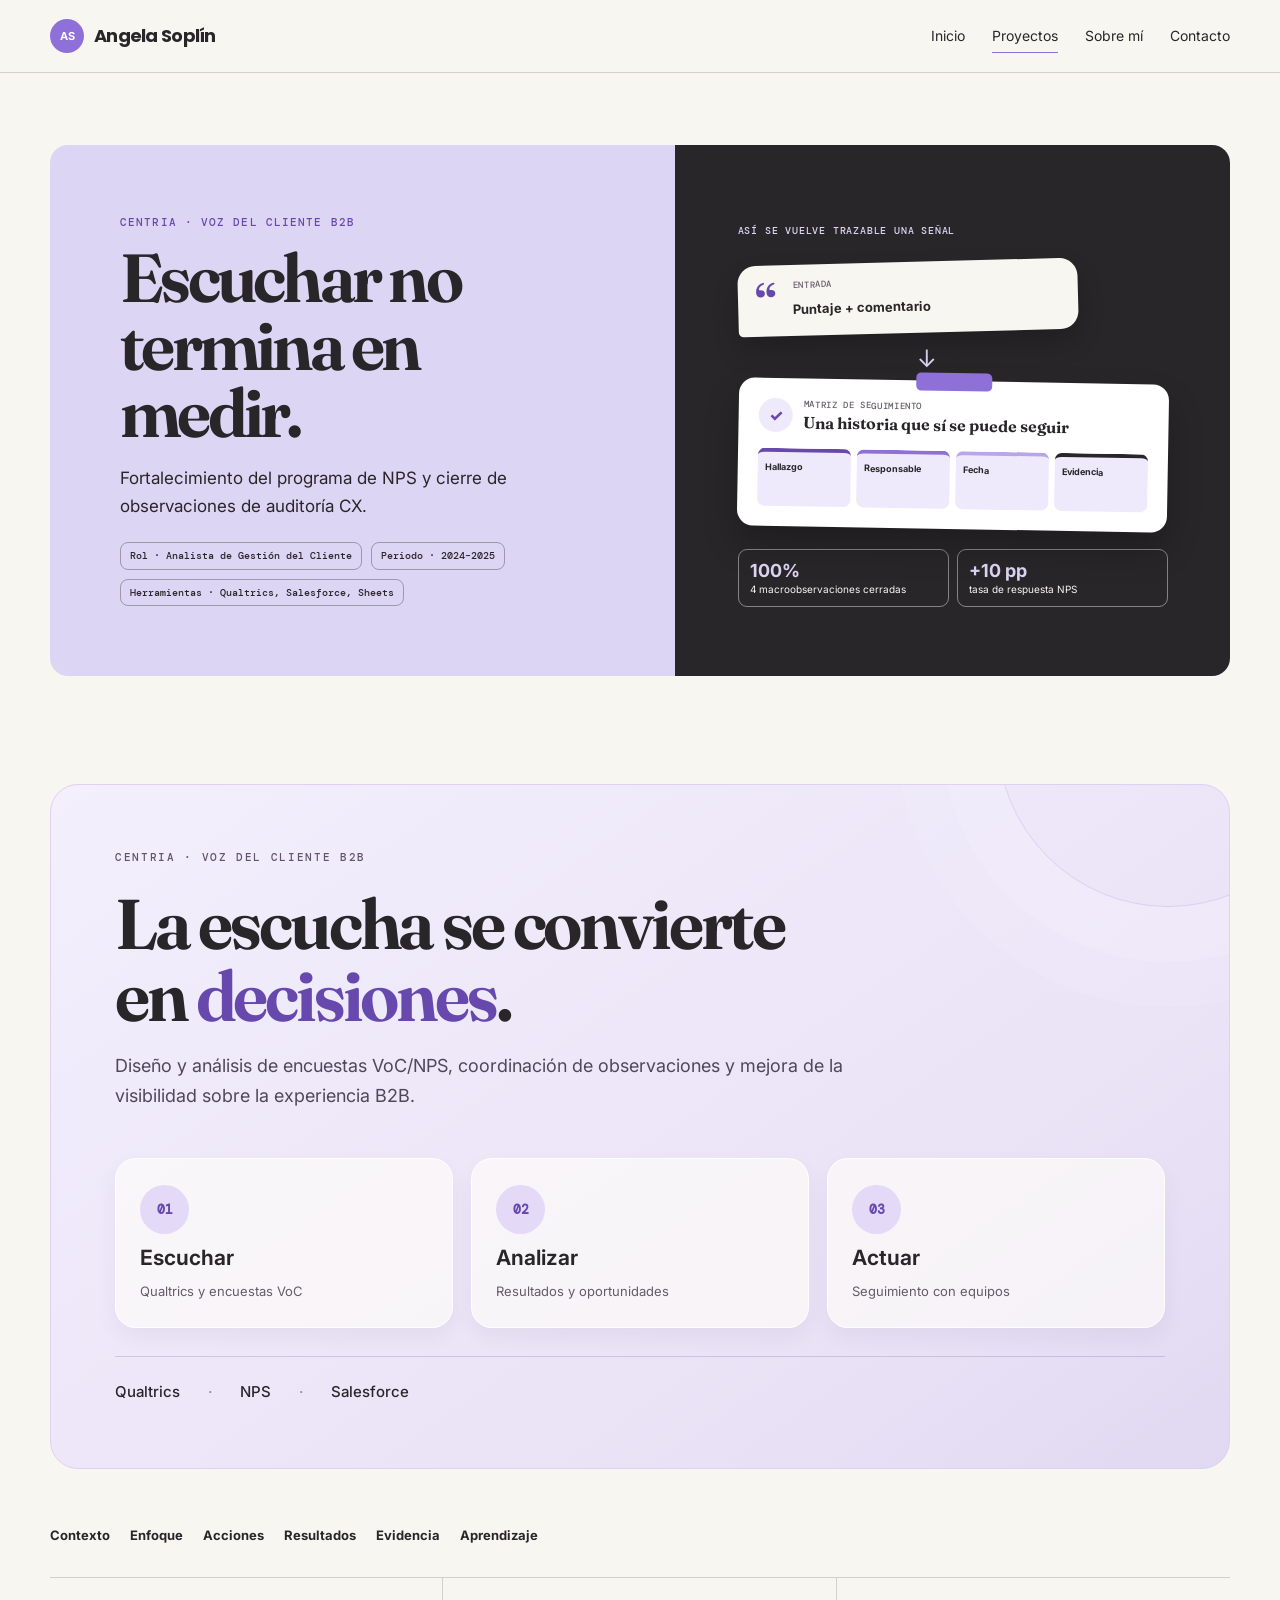
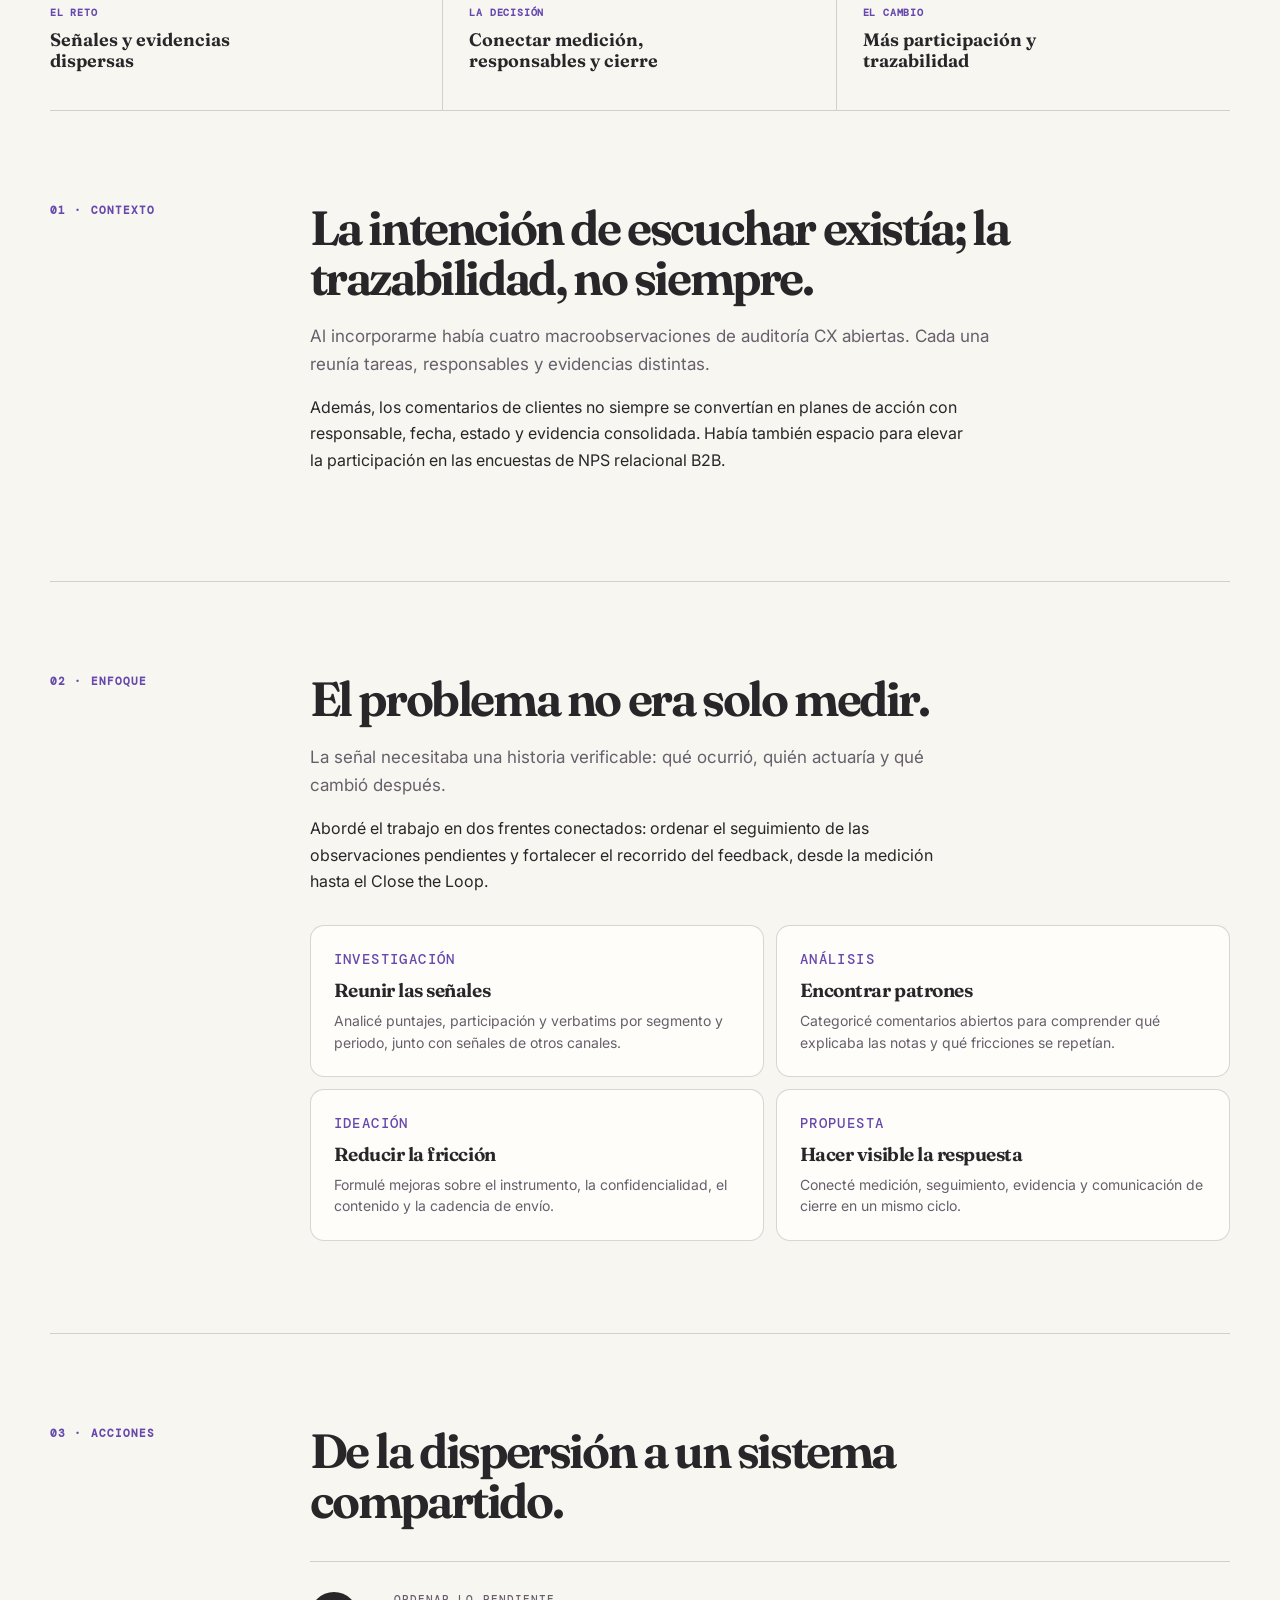
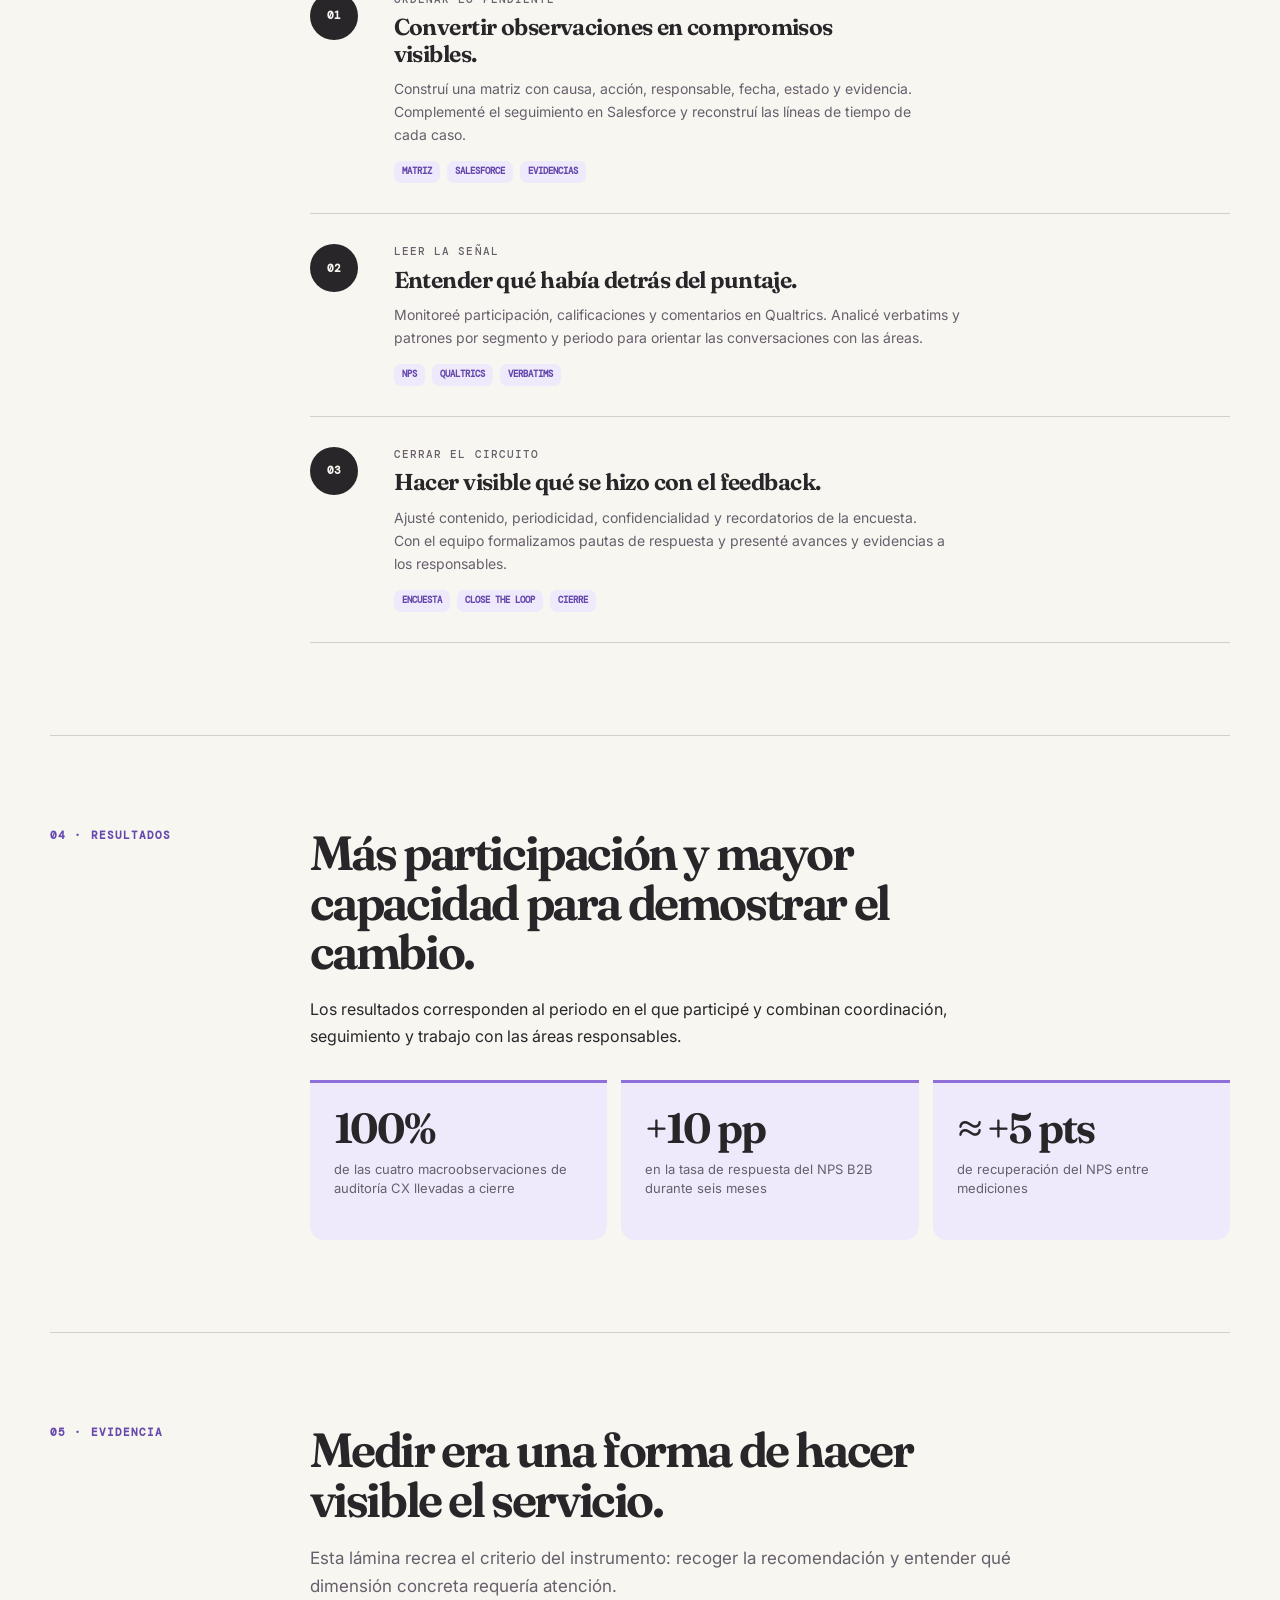
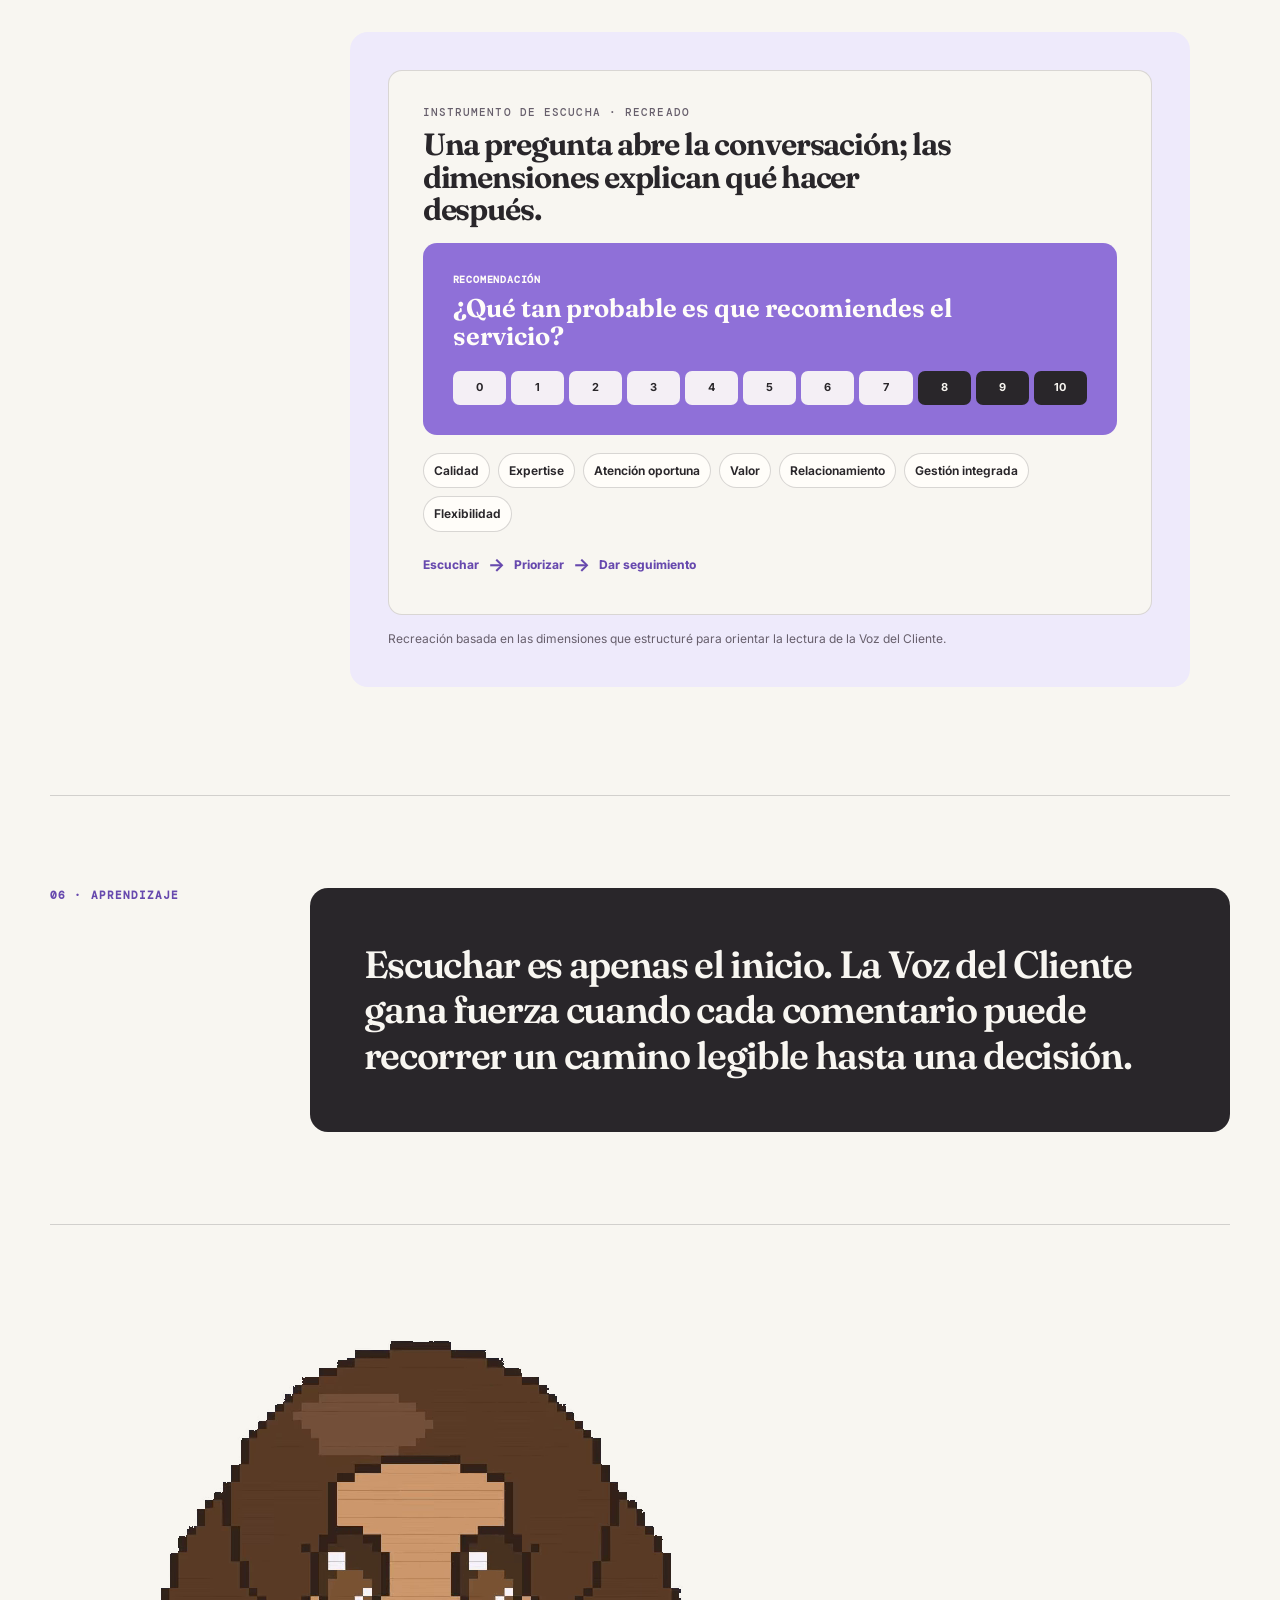
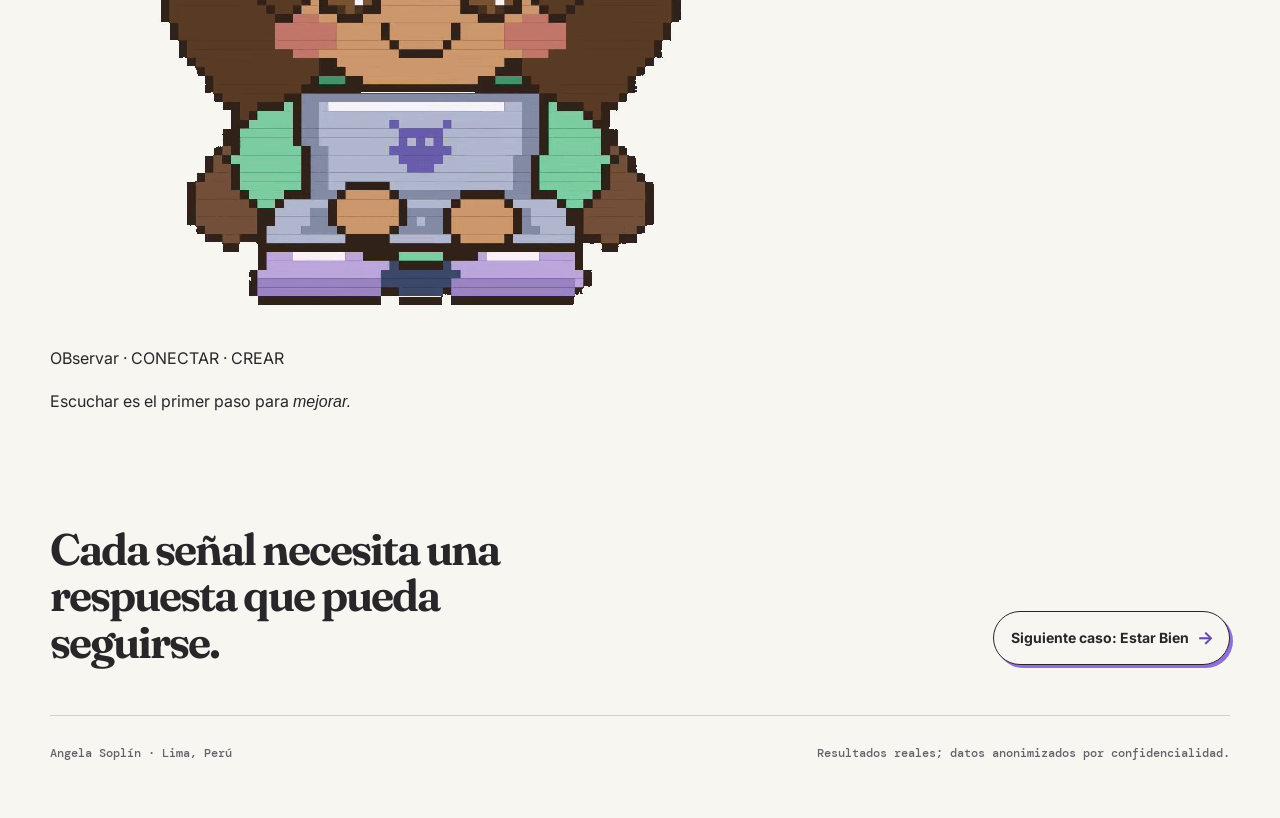
==== commit 26735170: "Integrar firma pixelada contextual en centria.html" ====
--- a/centria.html
+++ b/centria.html
@@ -141,25 +141,7 @@
         <section class="story" id="enfoque">
           <div class="story-label">02 · Enfoque</div>
           <div class="story-content">
-            <aside class="case-companion" aria-label="Una idea de Angela">
-              <div class="case-companion-media" aria-hidden="true">
-                <video
-                  autoplay
-                  muted
-                  loop
-                  playsinline
-                  poster="assets/angela-pixel-poster.png"
-                >
-                  <source src="assets/angela-pixel.webm" type="video/webm" />
-                </video>
-                <img
-                  class="case-companion-poster"
-                  src="assets/angela-pixel-poster.png"
-                  alt=""
-                />
-              </div>
-              <p>Escuchar también es hacer seguimiento.</p>
-            </aside>
+            
             <h2>El problema no era solo medir.</h2>
             <p class="story-intro">
               La señal necesitaba una historia verificable: qué ocurrió, quién
@@ -346,7 +328,8 @@
             </div>
           </div>
         </section>
-      </article>
+      <aside class="pixel-signature" aria-label="Firma visual de Angela"><div class="pixel-signature__portrait"><img src="assets/angela-pixel-poster.png" loading="lazy" alt="Ilustración pixelada de Angela usando su laptop"></div><div class="pixel-signature__copy"><span class="pixel-signature__label">OBservar · CONECTAR · CREAR</span><p>Escuchar es el primer paso para <em>mejorar.</em></p></div></aside>
+</article>
     </main>
 
     <footer class="case-footer shell">
--- a/css/styles.css
+++ b/css/styles.css
@@ -2615,3 +2615,75 @@
  .brand-case-highlight__strip {gap:8px 14px;}
  .brand-case-highlight__strip span+span::before{margin-right:14px;}
 }
+
+/* Portada y perfil · extensiones coherentes con manual de marca */
+.brand-project-visual.qa-editorial {min-height: 340px;}
+.brand-project-visual .qa-editorial-stages > div {min-height:115px;}
+.about-brand-intro {
+ position:relative;isolation:isolate;overflow:hidden;
+ margin:32px auto 52px;padding:clamp(30px,5vw,65px);
+ background:linear-gradient(140deg,#f2edfb,#e6ddf4);
+ border:1px solid rgba(103,73,174,.15);border-radius:28px;
+}
+.about-brand-intro::after {
+ content:"";position:absolute;z-index:-1;right:-85px;top:-135px;
+ width:290px;height:290px;border:1px solid rgba(103,73,174,.13);
+ border-radius:50%;box-shadow:0 0 0 55px rgba(255,255,255,.12);
+}
+.about-brand-intro h2 {max-width:19ch;margin:18px 0 36px;
+ font:650 clamp(35px,5vw,64px)/1.08 Fraunces,Georgia,serif;letter-spacing:-.045em;}
+.about-brand-intro h2 em {font-style:normal;color:#6749ae;}
+.about-brand-principles {display:grid;grid-template-columns:repeat(3,minmax(0,1fr));gap:14px;}
+.about-brand-principles > div {display:flex;flex-direction:column;gap:8px;min-width:0;
+ border:1px solid rgba(255,255,255,.85);border-radius:18px;padding:22px;
+ background:rgba(255,253,249,.65);}
+.about-brand-principles b {color:#6749ae;font:700 13px/1.3 "DM Mono",monospace;}
+.about-brand-principles strong {font:650 21px/1.3 Inter,Arial,sans-serif;}
+.about-brand-principles small {color:#675f6c;font:400 13px/1.5 Inter,Arial,sans-serif;}
+@media(max-width:760px) {
+ .about-brand-intro{padding:28px 22px;border-radius:22px;}
+ .about-brand-principles{grid-template-columns:1fr;gap:10px;}
+ .about-brand-principles > div{padding:16px 18px;}
+ .brand-project-visual.qa-editorial {min-height:auto;}
+ .brand-project-visual .qa-editorial-stages > div {min-height:0;}
+}
+
+/* Retrato editorial en portada: imagen circular, escala adaptable */
+.home-portrait {display:flex;flex-direction:column;align-items:center;justify-content:center;gap:16px;min-width:0;}
+.home-portrait-frame {width: min(100%, 380px);aspect-ratio:1;padding:10px;overflow:hidden;border-radius:50%;
+ background:linear-gradient(135deg,#fefcf7,#e7ddf7);border:1px solid rgba(103,73,174,.20);
+ box-shadow:0 18px 40px rgba(65,48,84,.12);}
+.home-portrait-frame img {width:100%;height:100%;border-radius:50%;display:block;object-fit:cover;object-position:center 22%;}
+.home-portrait-caption {font:500 11px/1.6 "DM Mono",monospace;color:#675f6c;text-align:center;letter-spacing:.02em;}
+@media(max-width:800px){.home-portrait-frame{max-width:270px}.home-portrait{margin-top:8px}}
+
+/* Firma editorial en Sobre mí */
+.about-photo figcaption.about-signature {
+  margin-top: 18px;
+  width: 100%;
+  color: var(--purple-dark);
+  font-family: Fraunces, Georgia, serif;
+  font-size: clamp(29px, 4vw, 48px);
+  font-weight: 650;
+  font-style: italic;
+  line-height: 1.1;
+  letter-spacing: -.045em;
+  text-align: center;
+  text-wrap: balance;
+}
+
+/* Firma pixelada secundaria · portada */
+.home-pixel-signature {display:flex; flex-direction:column; align-items:center; justify-self:end; width:min(100%,360px); padding:20px 16px 24px; border-radius:24px; background:linear-gradient(150deg,#f6f0fc,#ece4f7); border:1px solid rgba(103,73,174,.13);}
+.home-pixel-signature__art {width:185px; height:186px; overflow:hidden; position:relative; margin-bottom:12px;}
+.home-pixel-signature__art img {display:block; position:absolute; width:225px; height:225px; max-width:none; object-fit:contain; top:-4px; left:-15px; clip-path:inset(0 21% 0 0); filter:drop-shadow(0 12px 14px rgba(41,38,42,.10));}
+.home-pixel-signature__eyebrow {font:500 10px/1.5 "DM Mono",monospace;letter-spacing:.09em;color:#675f6c;text-align:center;}
+.home-pixel-signature strong {margin-top:9px;font:650 clamp(23px,2.6vw,33px)/1.14 Fraunces,Georgia,serif;text-align:center;letter-spacing:-.035em;}
+.home-pixel-signature strong em {color:#6749ae;font-style:normal;}
+.home-pixel-signature small {margin-top:14px;font:500 11px/1.4 "DM Mono",monospace;color:#675f6c;}
+/* Aumentar presencia de la mascota en relatos sin competir con evidencia técnica. */
+.case-companion {grid-template-columns:170px minmax(0,310px); width:min(100%,480px); margin:12px 0 42px auto;}
+.case-companion-media {width:180px;height:180px;overflow:hidden; position:relative;}
+.case-companion video,.case-companion-poster {width:210px;height:210px;max-width:none;object-fit:contain;clip-path:inset(0 20% 0 0);}
+.case-companion p {font-size:clamp(18px,2vw,23px);padding:19px 24px 19px 26px;line-height:1.25;}
+@media(max-width:800px) {.meet-inner{grid-template-columns:1fr;}.home-pixel-signature{justify-self:center;margin-top:20px;}}
+@media(max-width:520px){.case-companion{grid-template-columns:112px minmax(0,1fr);}.case-companion-media{width:125px;height:125px}.case-companion video,.case-companion-poster{width:152px;height:152px}.case-companion p{padding:14px 16px;font-size:17px;}}
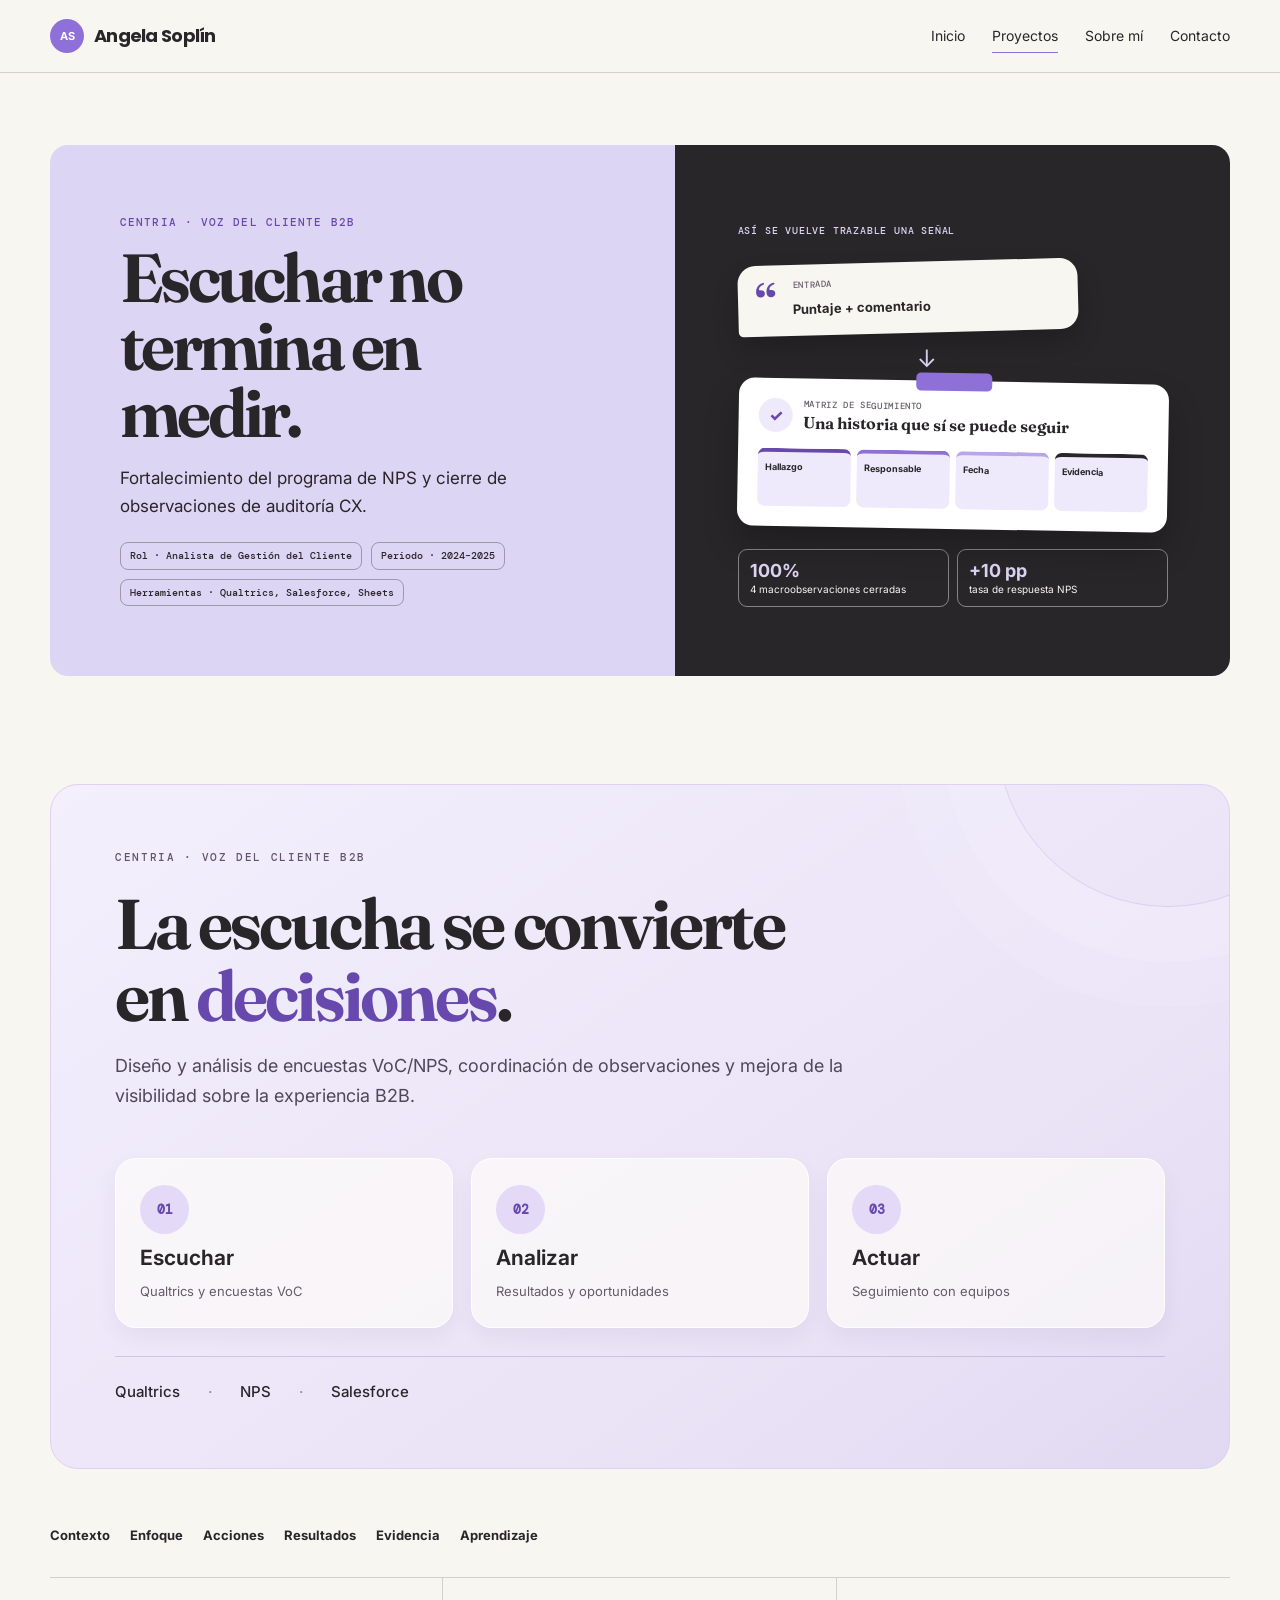
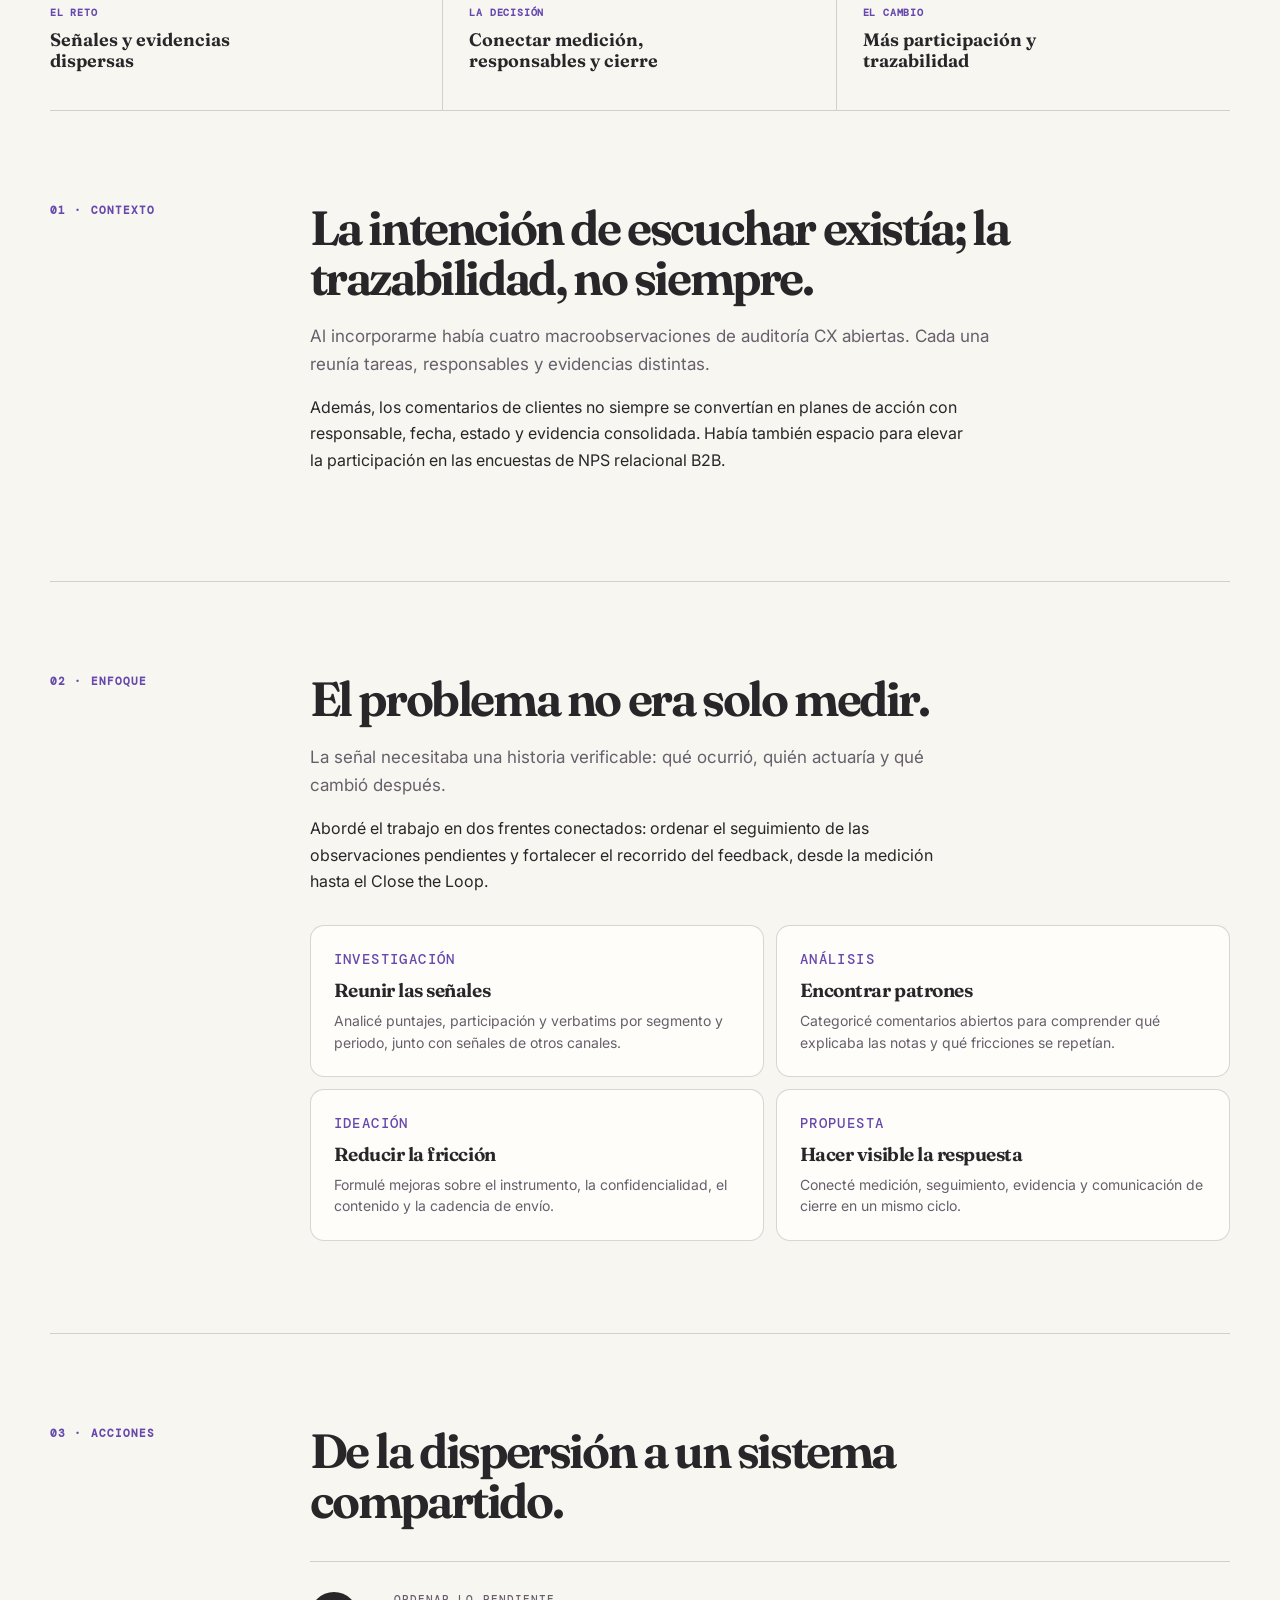
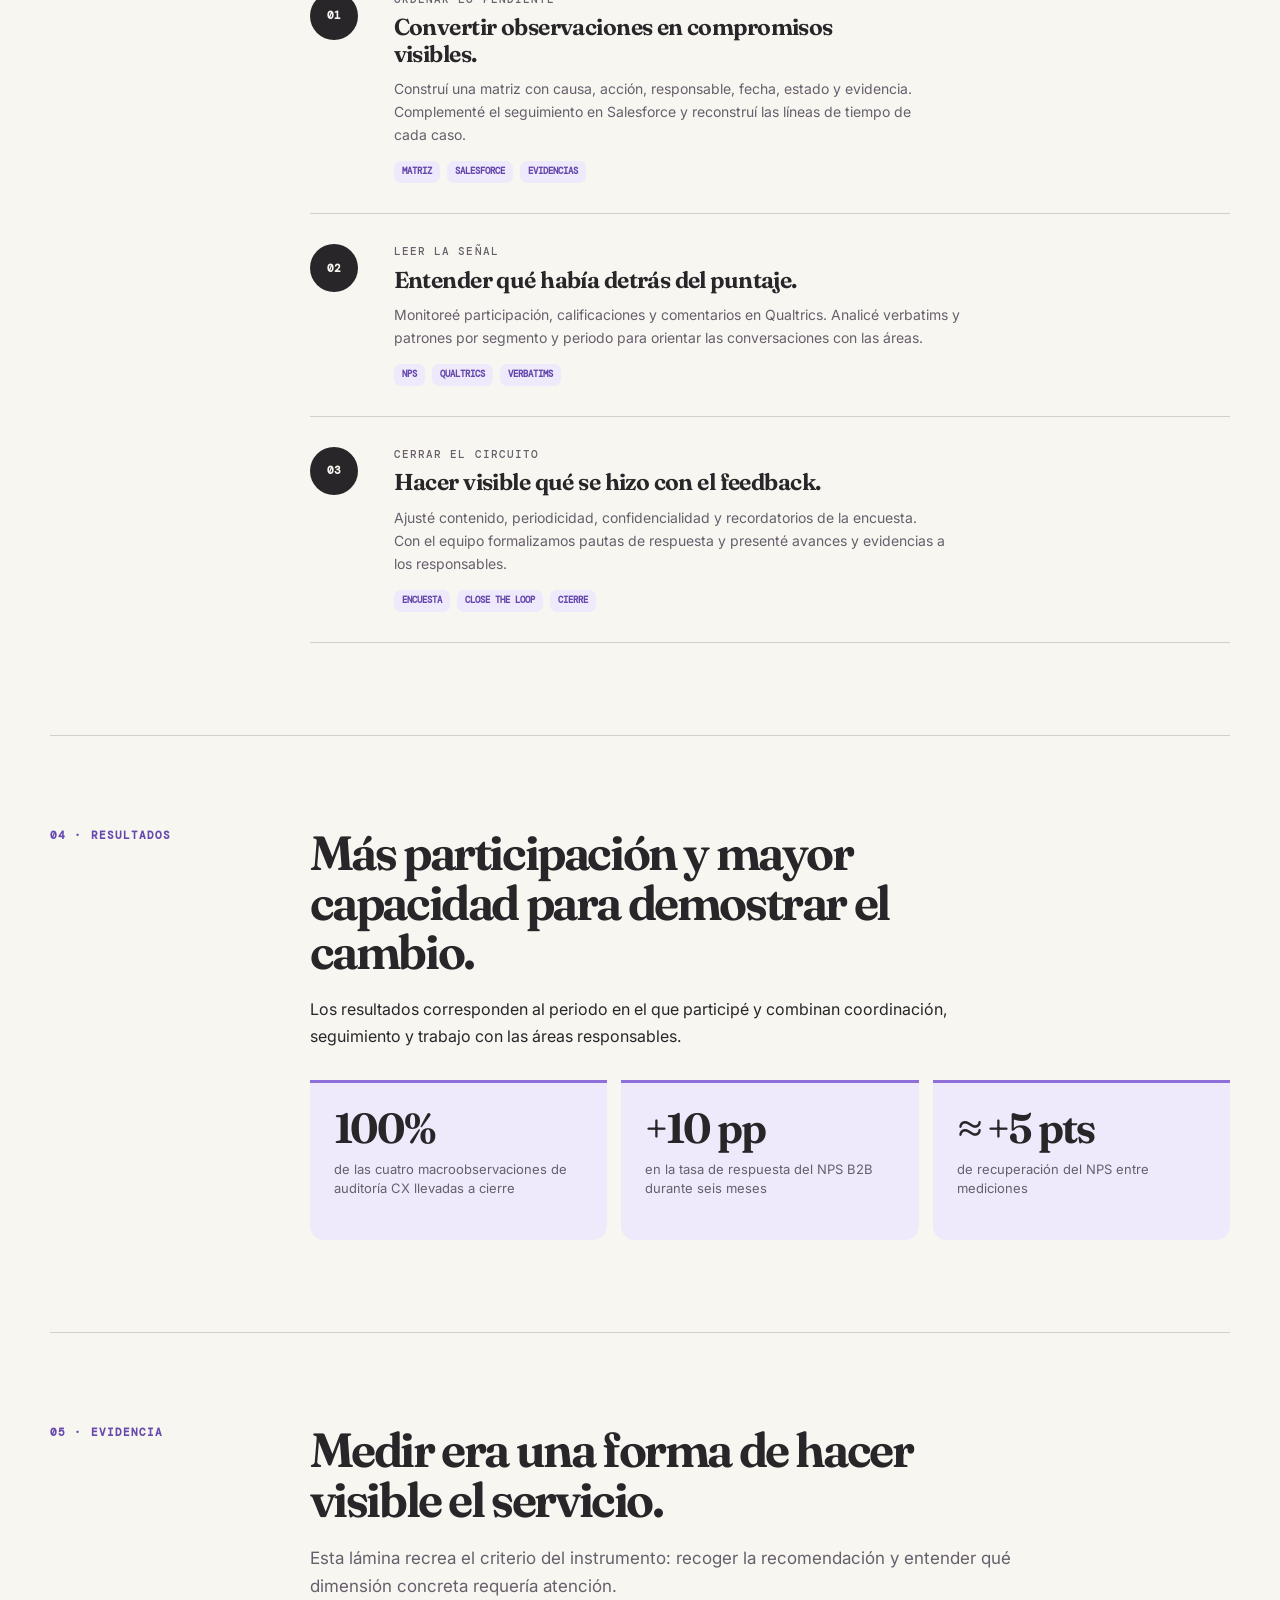
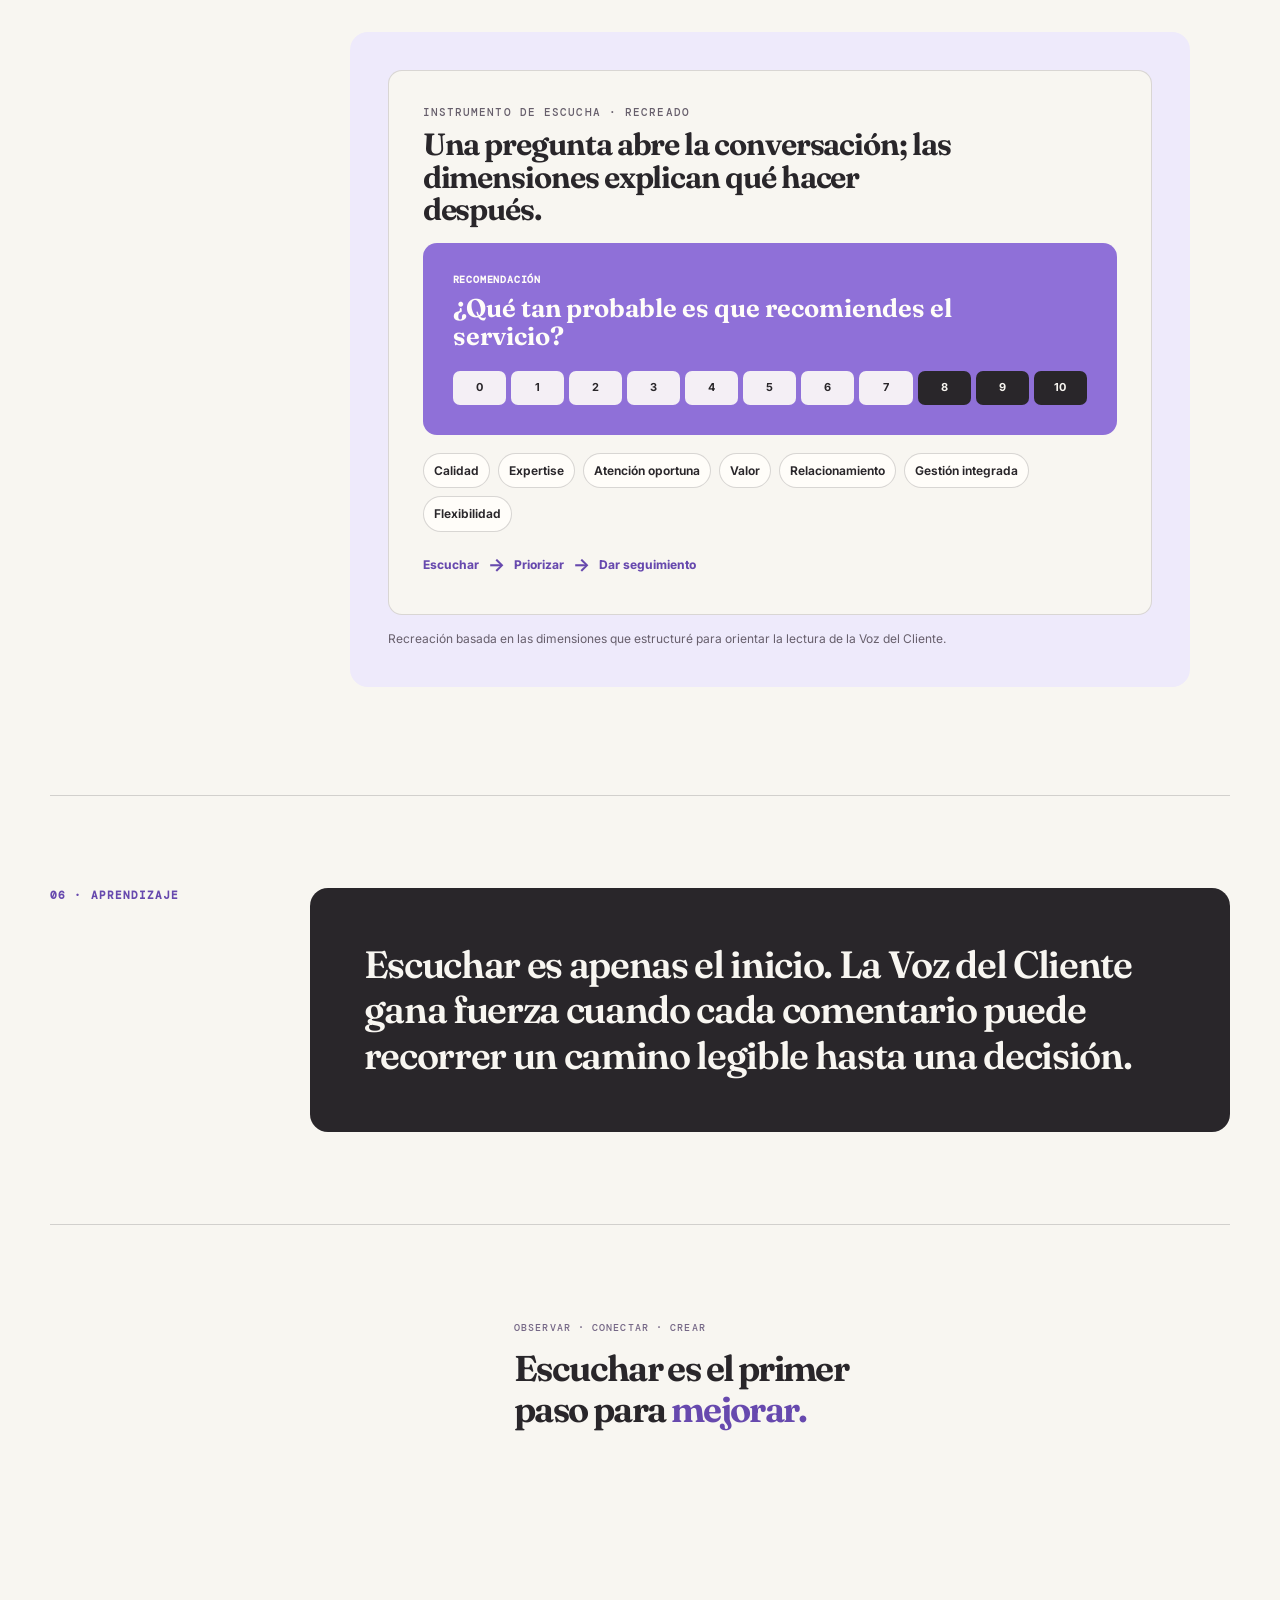
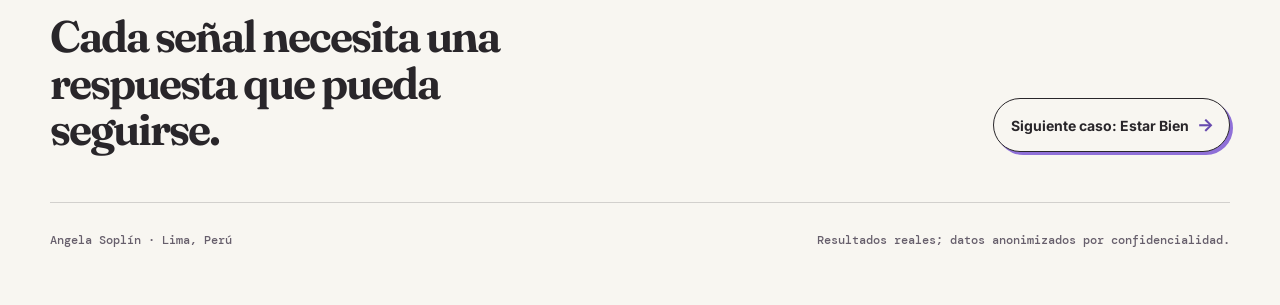
==== commit f50115bd: "Mostrar mascota animada completa y ubicarla en trayectoria cuando corresponda" ====
--- a/centria.html
+++ b/centria.html
@@ -328,7 +328,7 @@
             </div>
           </div>
         </section>
-      <aside class="pixel-signature" aria-label="Firma visual de Angela"><div class="pixel-signature__portrait"><img src="assets/angela-pixel-poster.png" loading="lazy" alt="Ilustración pixelada de Angela usando su laptop"></div><div class="pixel-signature__copy"><span class="pixel-signature__label">OBservar · CONECTAR · CREAR</span><p>Escuchar es el primer paso para <em>mejorar.</em></p></div></aside>
+      <aside class="pixel-signature" aria-label="Firma visual de Angela"><div class="pixel-signature__portrait"><video autoplay muted loop playsinline preload="metadata" poster="assets/angela-pixel-poster.png" aria-label="Ilustración animada de Angela usando su laptop"><source src="assets/angela-pixel.webm" type="video/webm"></video></div><div class="pixel-signature__copy"><span class="pixel-signature__label">OBservar · CONECTAR · CREAR</span><p>Escuchar es el primer paso para <em>mejorar.</em></p></div></aside>
 </article>
     </main>
 
--- a/css/styles.css
+++ b/css/styles.css
@@ -2687,3 +2687,20 @@
 .case-companion p {font-size:clamp(18px,2vw,23px);padding:19px 24px 19px 26px;line-height:1.25;}
 @media(max-width:800px) {.meet-inner{grid-template-columns:1fr;}.home-pixel-signature{justify-self:center;margin-top:20px;}}
 @media(max-width:520px){.case-companion{grid-template-columns:112px minmax(0,1fr);}.case-companion-media{width:125px;height:125px}.case-companion video,.case-companion-poster{width:152px;height:152px}.case-companion p{padding:14px 16px;font-size:17px;}}
+
+/* Firma pixelada editorial consistente · Home + todos los casos */
+.pixel-signature {display:grid;grid-template-columns:minmax(130px,190px) minmax(0,1fr);
+ align-items:center;gap:clamp(14px,2.8vw,34px);margin:42px auto 45px;
+ max-width:700px;padding:8px 0;background:transparent;border:0;box-shadow:none;}
+.pixel-signature__portrait {position:relative;width:100%;aspect-ratio:1;overflow:hidden;border:0;background:transparent;}
+.pixel-signature__portrait img {width:100%;height:100%;object-fit:cover;object-position:42% 52%;
+ transform:scale(1.16);clip-path:ellipse(43% 48% at 42% 52%);
+ image-rendering:auto;filter:drop-shadow(0 10px 14px rgba(41,38,42,.11));}
+.pixel-signature__copy {min-width:0;}
+.pixel-signature__label {font:500 10px/1.5 "DM Mono",monospace;letter-spacing:.11em;color:#756786;text-transform:uppercase;}
+.pixel-signature__copy p {margin:10px 0 0;font:650 clamp(22px,2.8vw,36px)/1.12 Fraunces,Georgia,serif;letter-spacing:-.045em;color:#29262a;text-wrap:balance;}
+.pixel-signature__copy em {font-style:normal;color:#6749ae;}
+.trajectory .pixel-signature {margin:12px auto 40px;max-width:560px;}
+@media(max-width:600px){.pixel-signature{grid-template-columns:118px minmax(0,1fr);gap:12px;margin:26px auto;}
+ .pixel-signature__copy p{font-size:clamp(19px,5vw,27px);}
+ .pixel-signature__label{font-size:9px;letter-spacing:.05em;}}
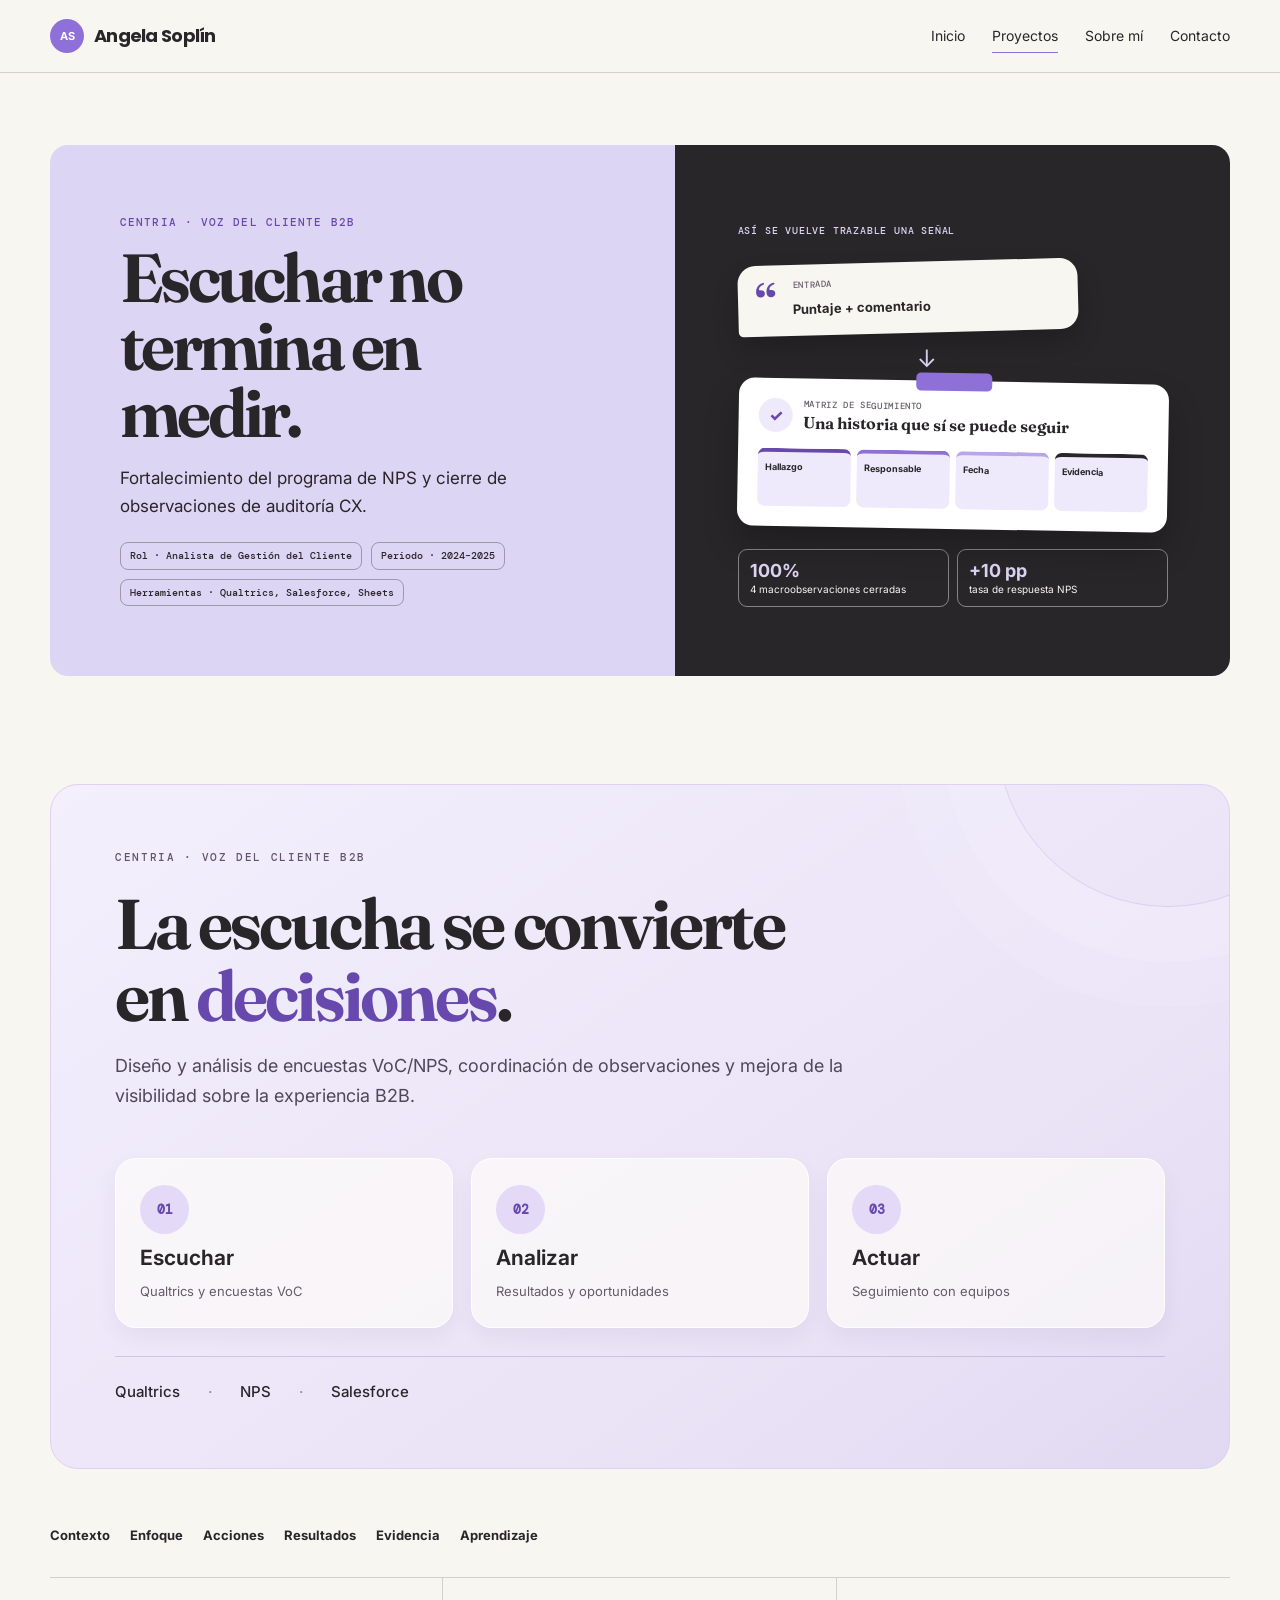
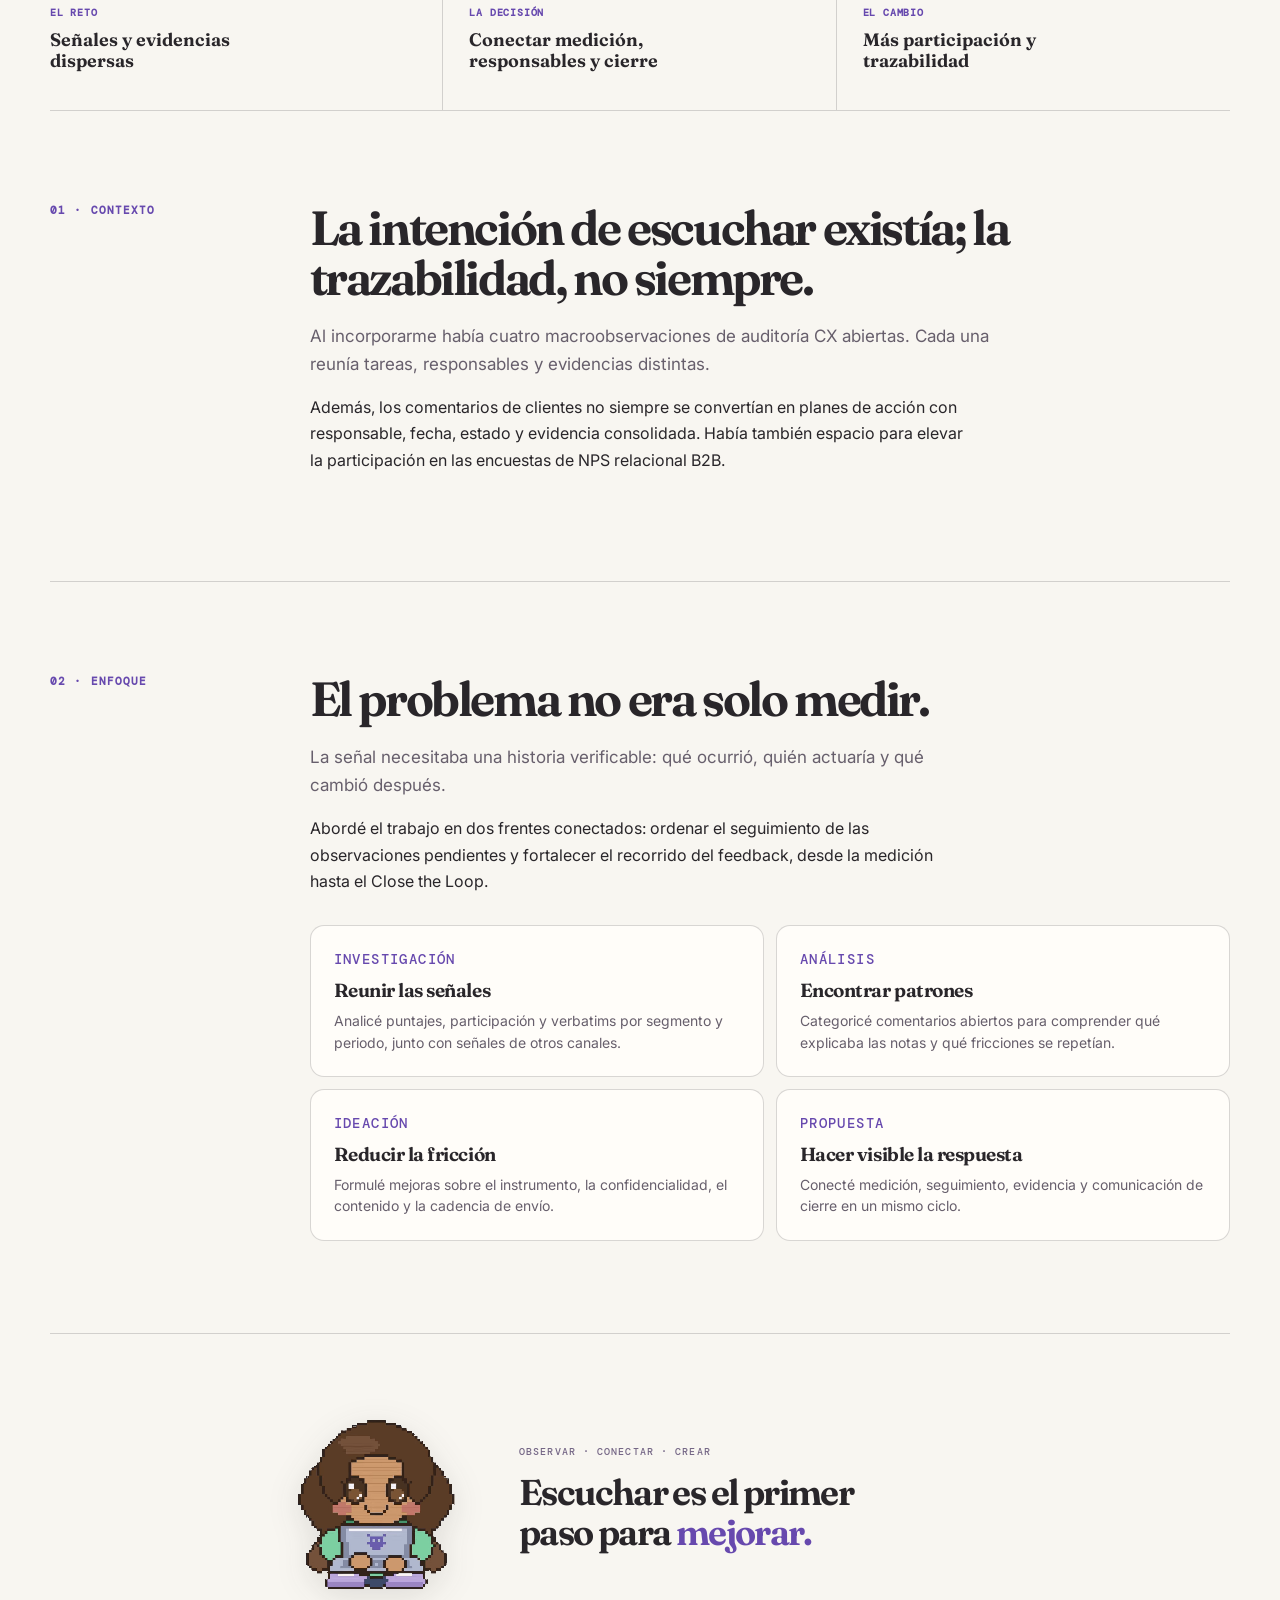
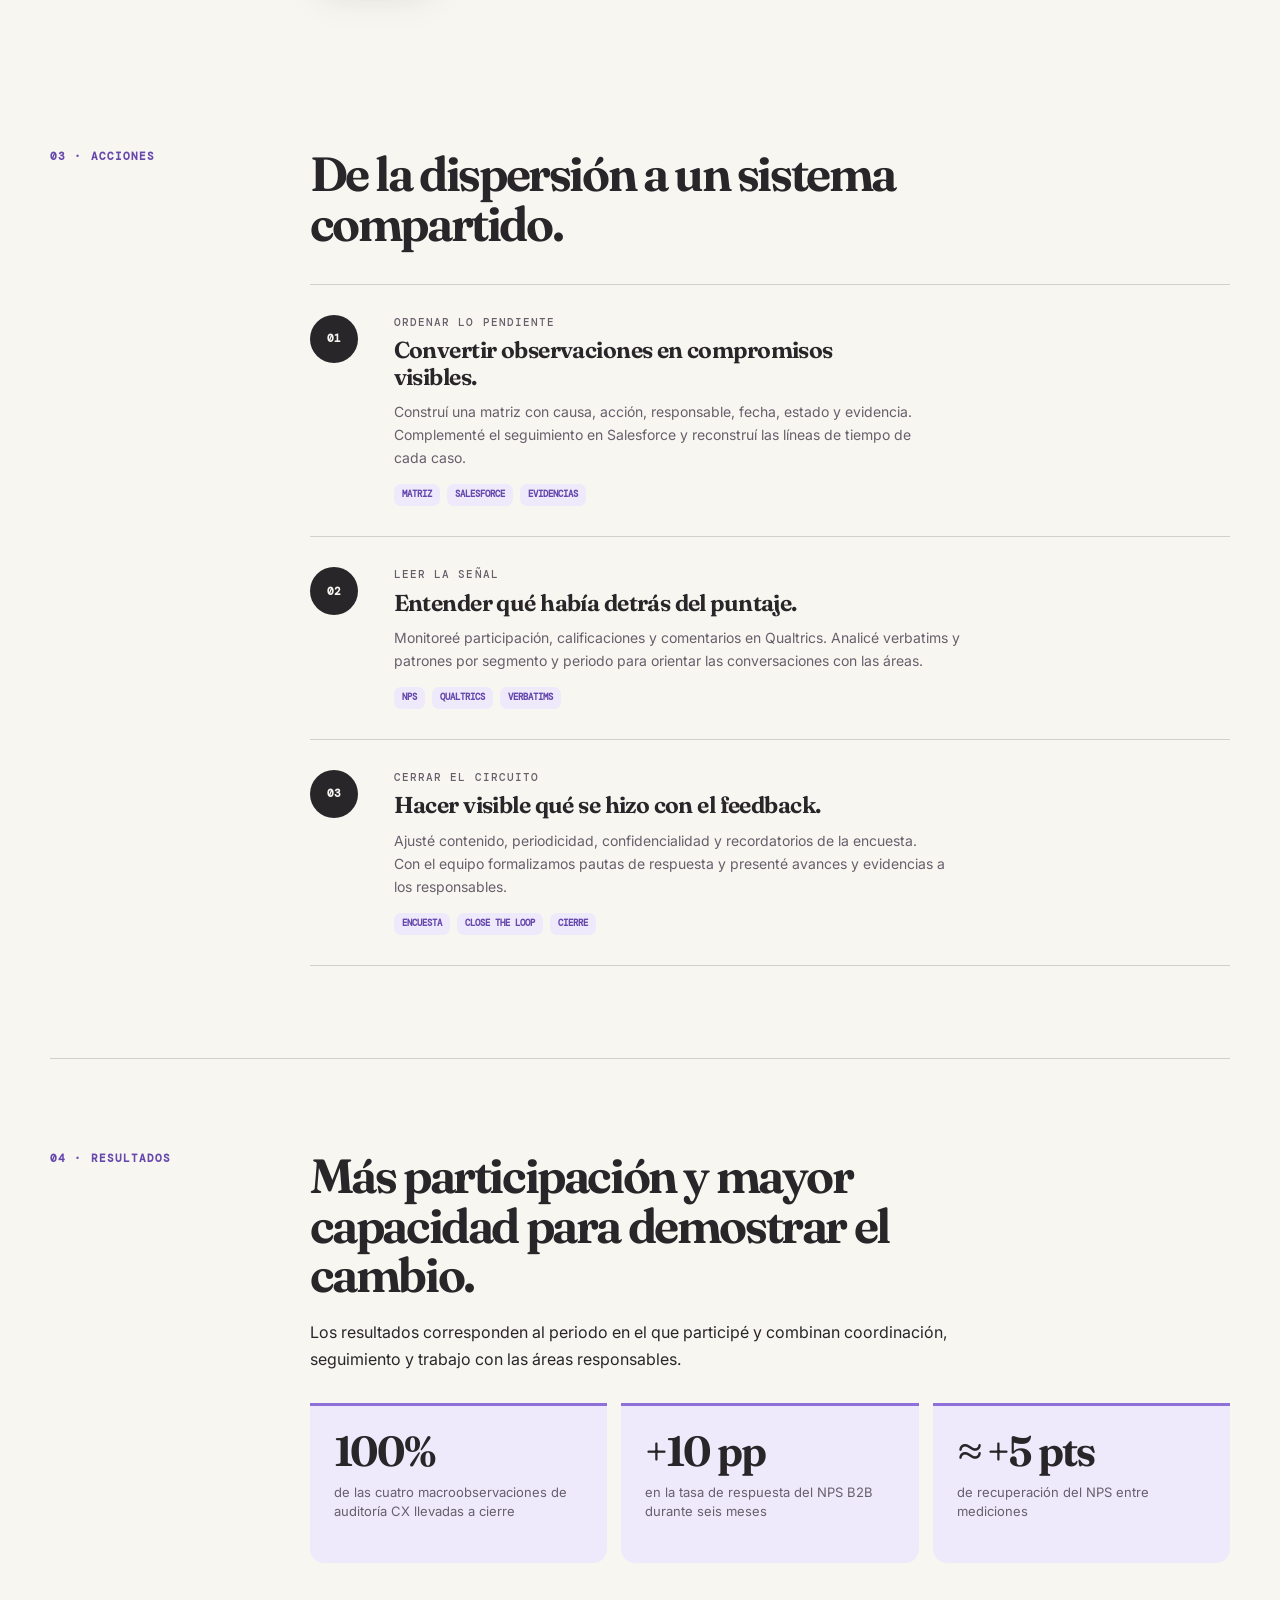
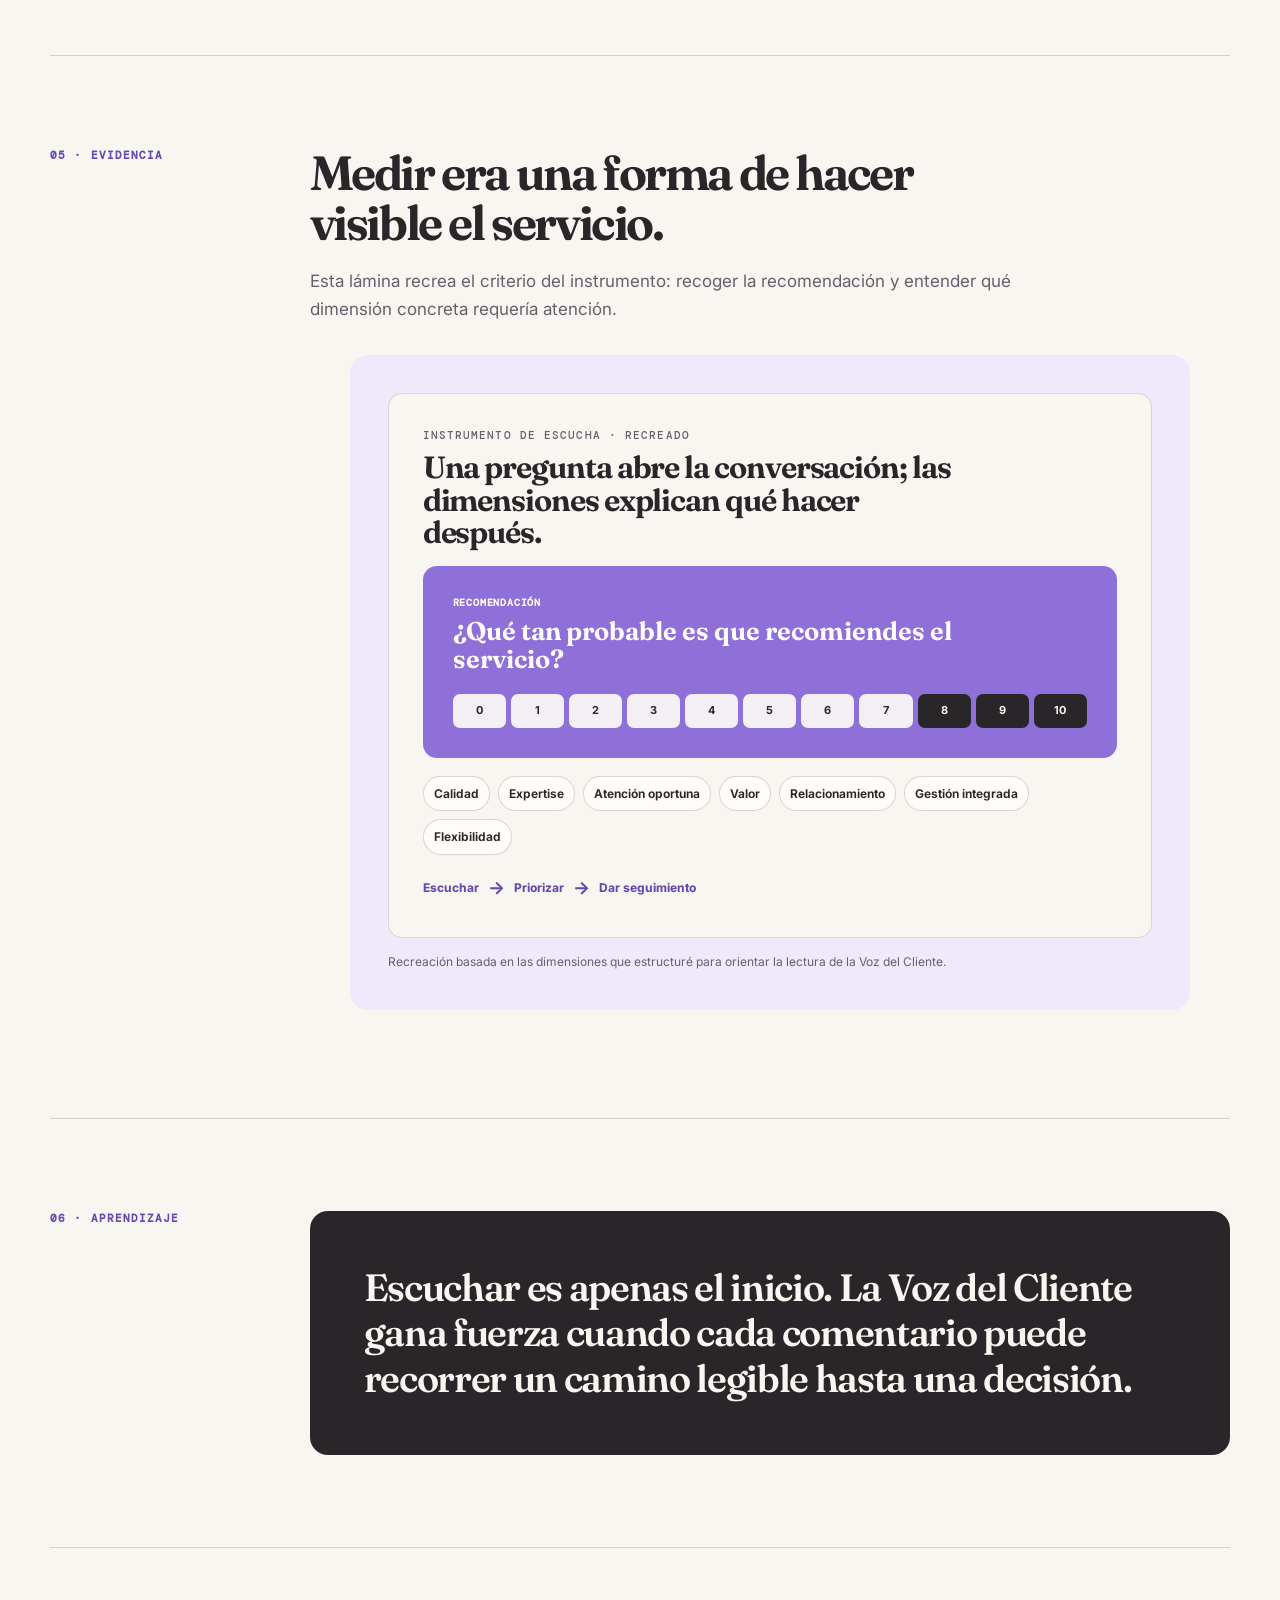
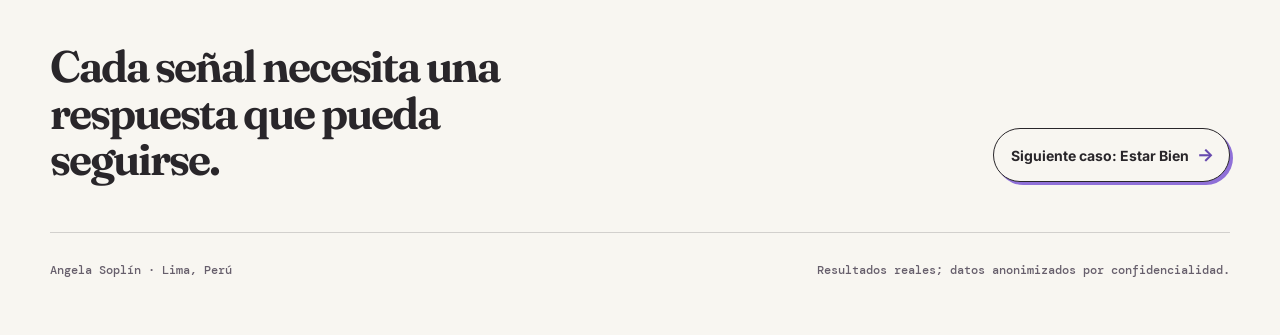
==== commit e515d0ea: "Ubicar ilustración animada durante el recorrido de centria.html" ====
--- a/centria.html
+++ b/centria.html
@@ -189,7 +189,8 @@
           </div>
         </section>
 
-        <section class="story" id="acciones">
+        <div class="pixel-story-interlude" aria-label="Reflexión de Angela"><aside class="pixel-signature pixel-signature--in-story" aria-label="Firma visual de Angela"><div class="pixel-signature__portrait"><video autoplay muted loop playsinline preload="metadata" poster="assets/angela-pixel-poster.png" aria-label="Ilustración animada de Angela usando su laptop"><source src="assets/angela-pixel.webm" type="video/webm"></video></div><div class="pixel-signature__copy"><span class="pixel-signature__label">OBservar · CONECTAR · CREAR</span><p>Escuchar es el primer paso para <em>mejorar.</em></p></div></aside></div>
+<section class="story" id="acciones">
           <div class="story-label">03 · Acciones</div>
           <div class="story-content">
             <h2>De la dispersión a un sistema compartido.</h2>
@@ -328,7 +329,7 @@
             </div>
           </div>
         </section>
-      <aside class="pixel-signature" aria-label="Firma visual de Angela"><div class="pixel-signature__portrait"><video autoplay muted loop playsinline preload="metadata" poster="assets/angela-pixel-poster.png" aria-label="Ilustración animada de Angela usando su laptop"><source src="assets/angela-pixel.webm" type="video/webm"></video></div><div class="pixel-signature__copy"><span class="pixel-signature__label">OBservar · CONECTAR · CREAR</span><p>Escuchar es el primer paso para <em>mejorar.</em></p></div></aside>
+      
 </article>
     </main>
 
--- a/css/styles.css
+++ b/css/styles.css
@@ -2704,3 +2704,31 @@
 @media(max-width:600px){.pixel-signature{grid-template-columns:118px minmax(0,1fr);gap:12px;margin:26px auto;}
  .pixel-signature__copy p{font-size:clamp(19px,5vw,27px);}
  .pixel-signature__label{font-size:9px;letter-spacing:.05em;}}
+
+/* Reparación de firma animada: sin cortes ni máscaras */
+.pixel-signature {grid-template-columns: minmax(160px,220px) minmax(0,1fr);max-width:750px;}
+.pixel-signature__portrait {width:100%;aspect-ratio:1;overflow:visible;background:transparent;}
+.pixel-signature__portrait video {display:block;width:100%;height:100%;object-fit:contain;filter:drop-shadow(0 8px 16px rgba(41,38,42,.12));border:0;}
+.trajectory-pixel-wrap {display:flex;justify-content:flex-end;align-items:center;padding-bottom:35px;}
+.trajectory-pixel-wrap .pixel-signature {width:min(100%,620px);margin:0;}
+@media(max-width:760px){.pixel-signature{grid-template-columns:140px minmax(0,1fr);} .trajectory-pixel-wrap{justify-content:center;padding-bottom:28px;}}
+@media(max-width:420px){.pixel-signature{grid-template-columns:110px minmax(0,1fr);} .pixel-signature__copy p{font-size:20px;}}
+@media(prefers-reduced-motion:reduce){.pixel-signature__portrait video{animation:none;}}
+
+/* Trayectoria: la mascota acompaña la línea de tiempo, no aparece debajo */
+.trajectory-panel {grid-template-columns: minmax(230px,.9fr) minmax(0,1.65fr);align-items:center;column-gap:clamp(24px,4vw,60px);}
+.trajectory-panel .timeline {grid-column:2;grid-row:1;padding-top:30px;}
+.trajectory-panel .trajectory-copy {grid-column:1;grid-row:1 / span 2;align-self:center;}
+.trajectory-companion {grid-column:2;grid-row:2;display:flex;justify-content:center;margin-top:-4px;}
+.trajectory-companion .pixel-signature {margin:0;max-width:500px;width:100%;grid-template-columns:minmax(130px,185px) minmax(0,1fr);gap:15px;}
+.trajectory-companion .pixel-signature__copy p {font-size:clamp(23px,2.7vw,33px);}
+@media(max-width:900px) {
+ .trajectory-panel {grid-template-columns:1fr;row-gap:18px;}
+ .trajectory-panel .trajectory-copy,.trajectory-panel .timeline,.trajectory-companion {grid-column:1;grid-row:auto;}
+ .trajectory-companion {justify-content:flex-start;}
+ .trajectory-companion .pixel-signature {max-width:540px;}
+}
+@media(max-width:540px){
+ .trajectory-companion .pixel-signature {grid-template-columns:120px minmax(0,1fr);}
+ .trajectory-companion .pixel-signature__copy p {font-size:23px;}
+}
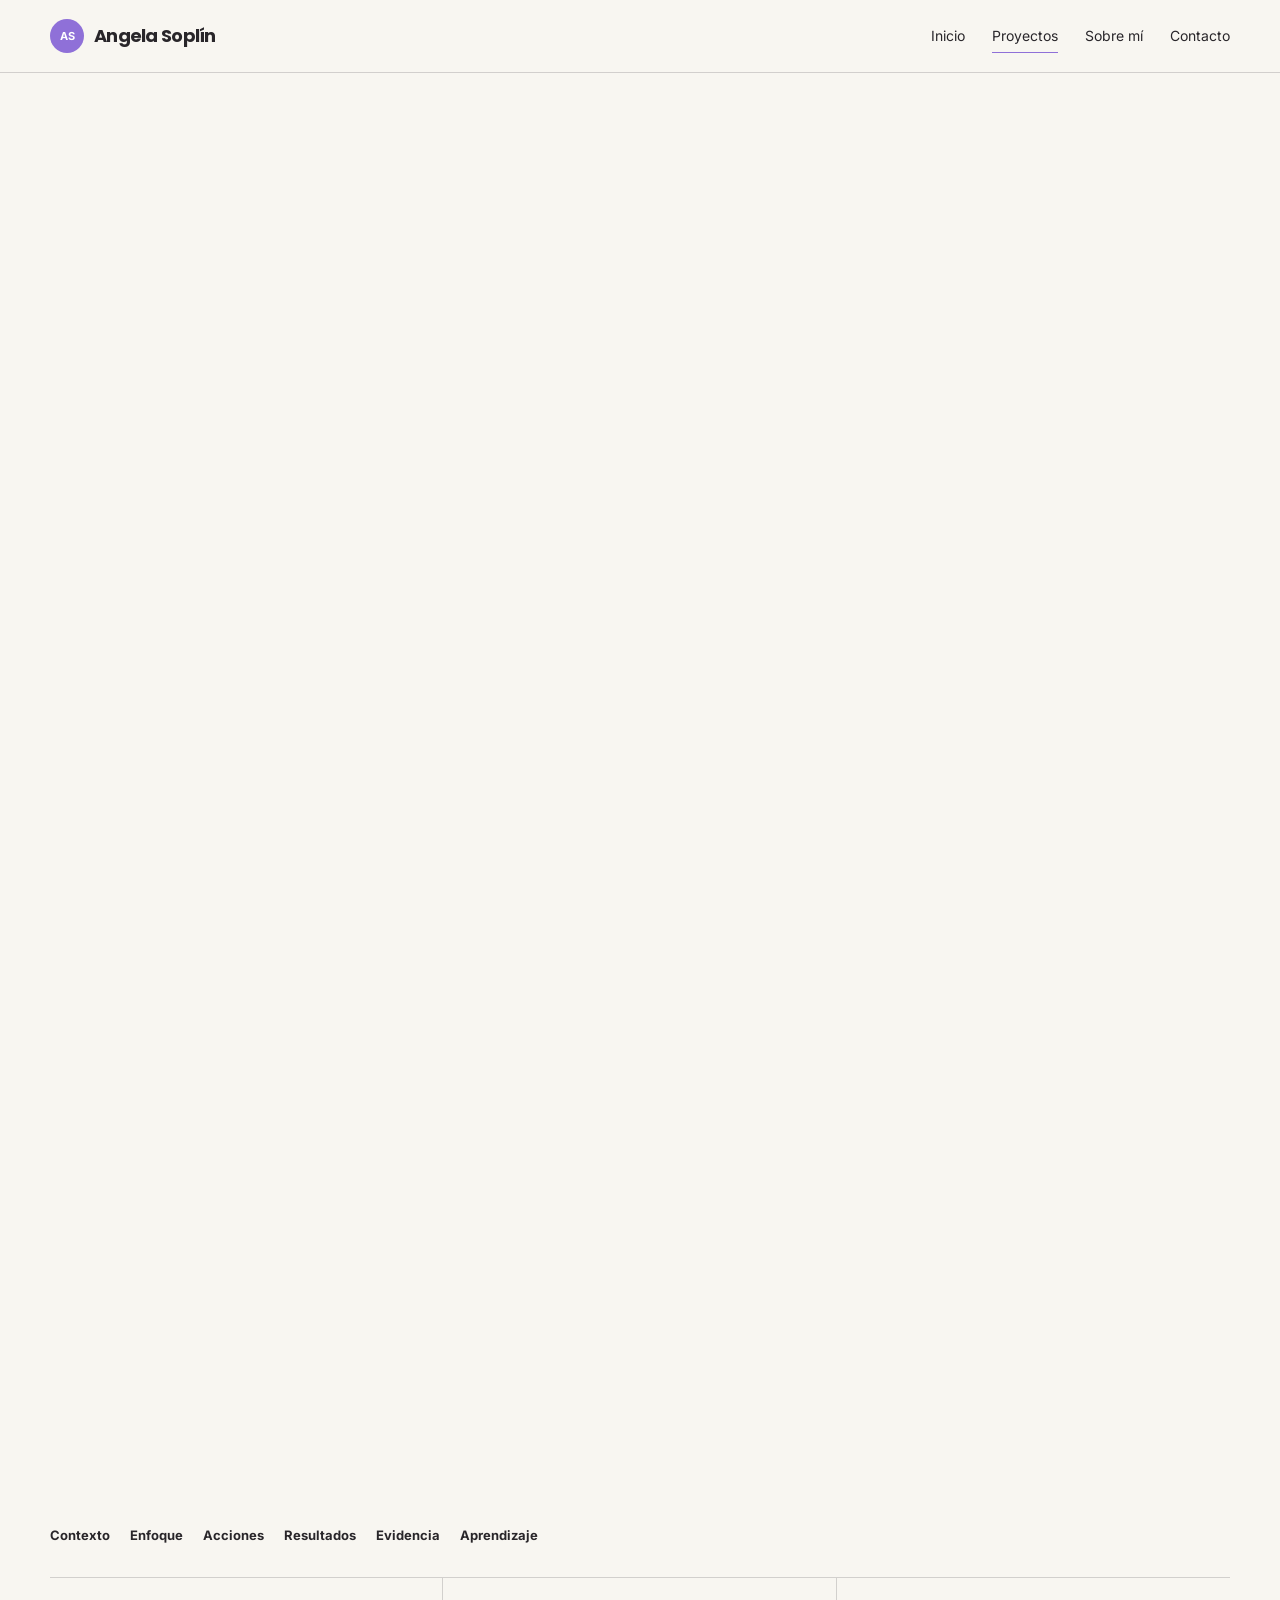
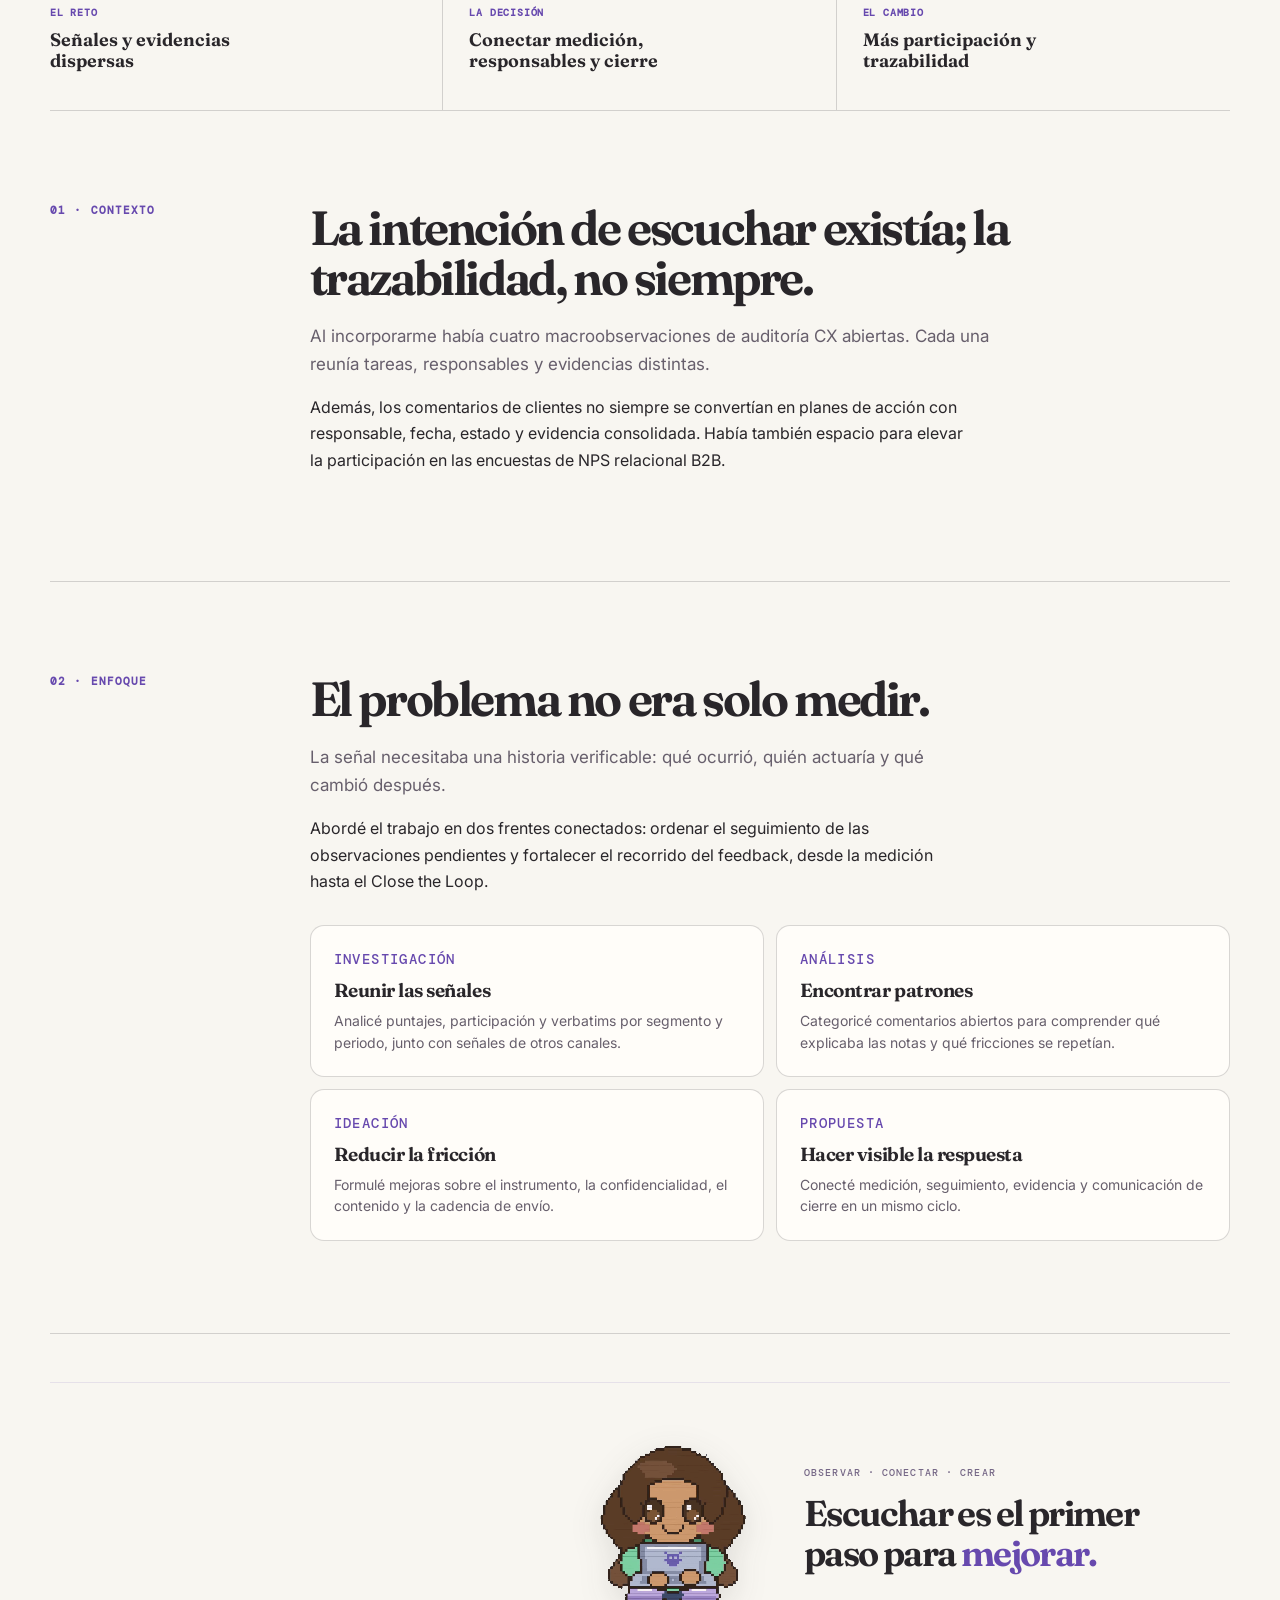
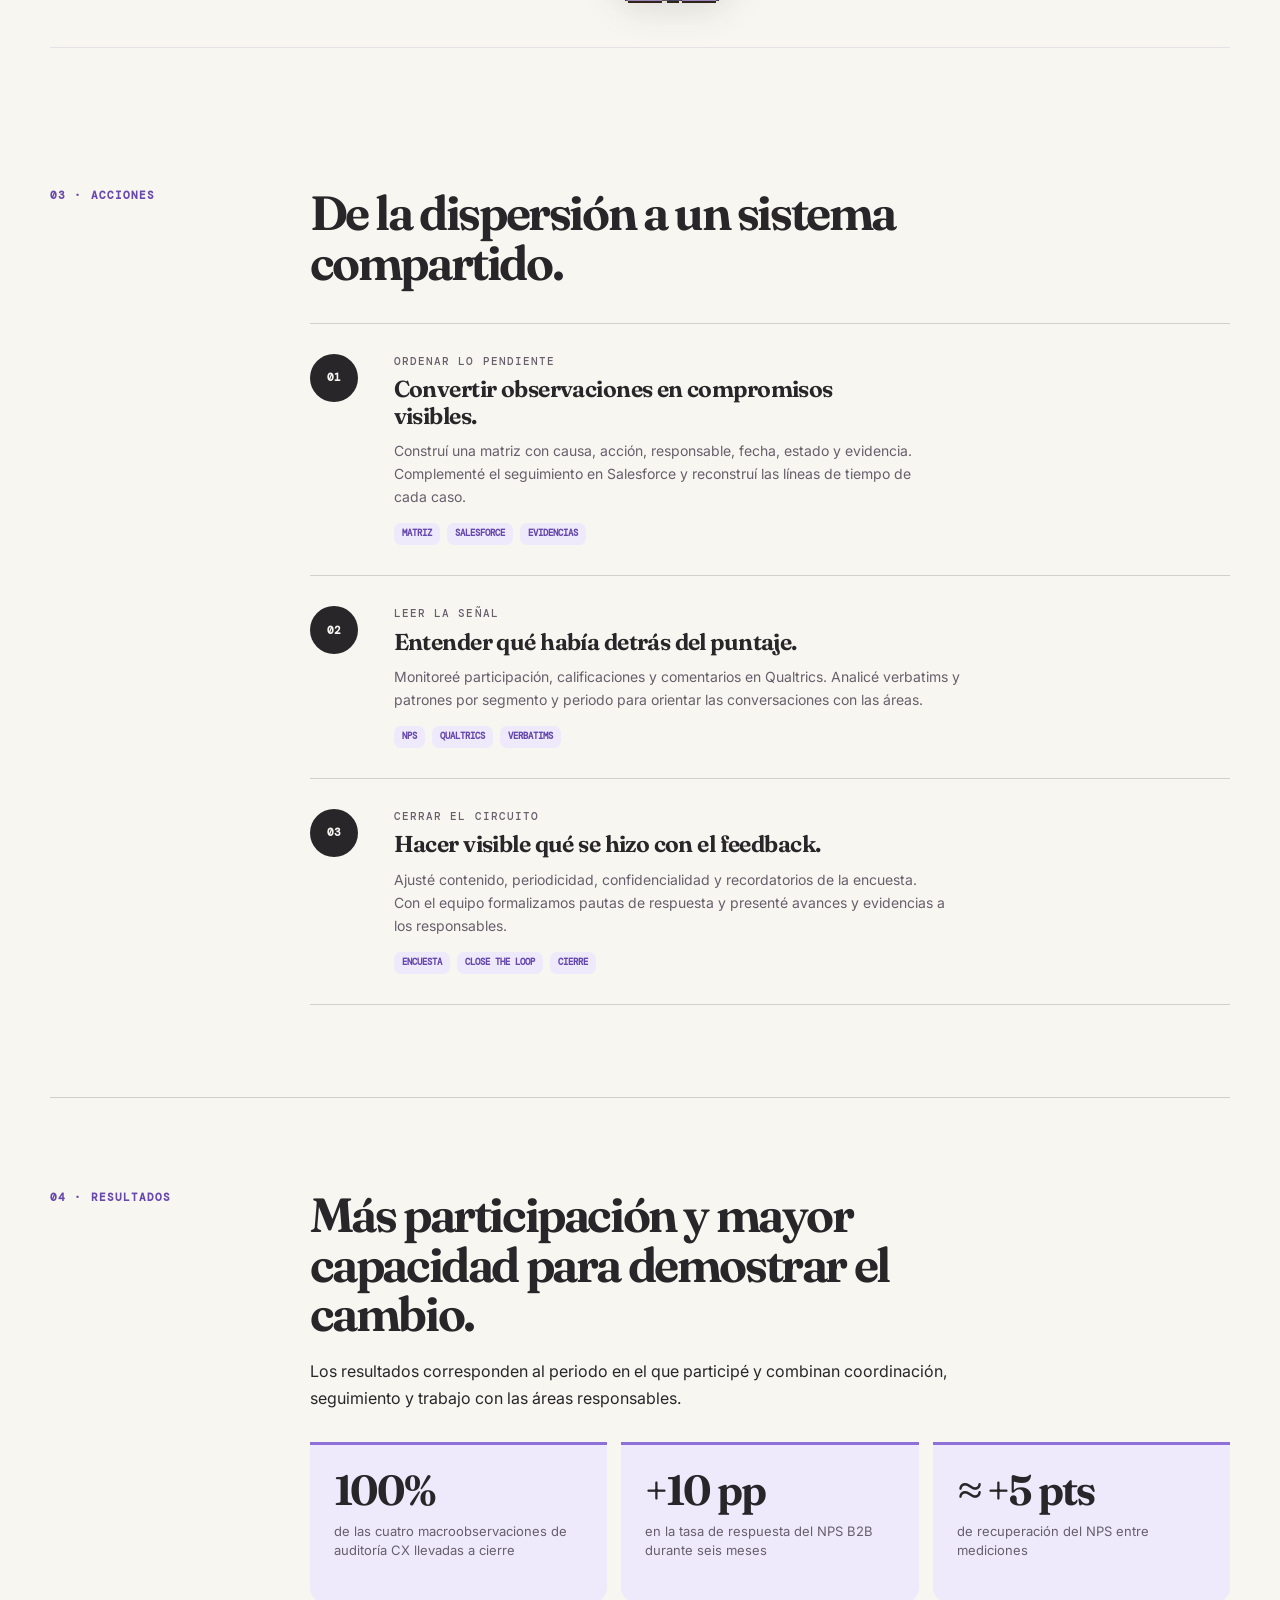
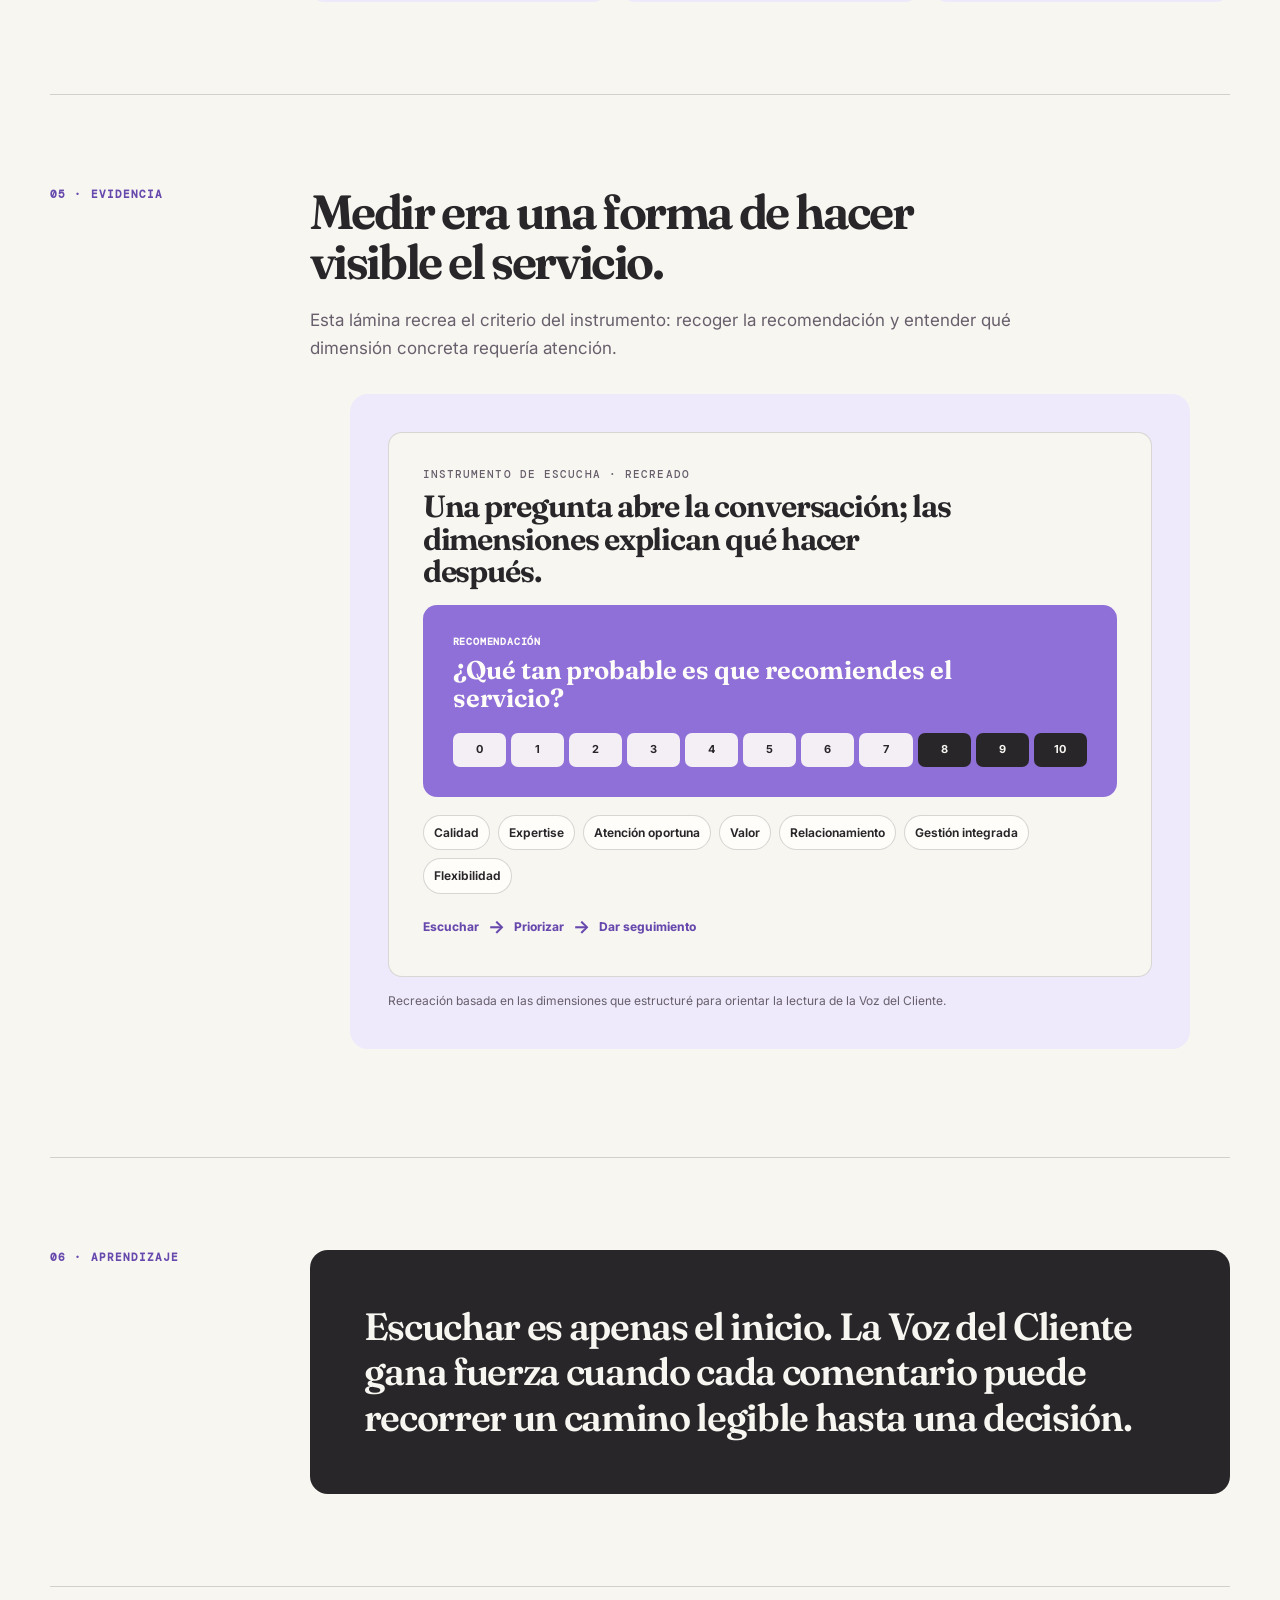
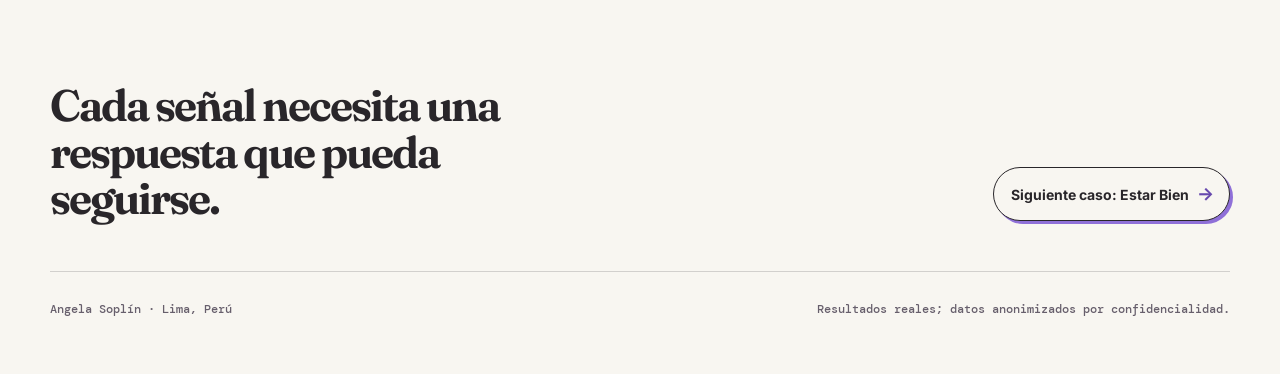
==== commit 0a93fc07: "Activar movimiento editorial global en centria.html" ====
--- a/centria.html
+++ b/centria.html
@@ -16,6 +16,7 @@
       rel="stylesheet"
     />
     <link rel="stylesheet" href="css/styles.css" />
+    <script src="assets/site-motion.js" defer></script>
   </head>
   <body class="centria-page">
     <a class="skip-link" href="#contenido">Saltar al contenido</a>
--- a/css/styles.css
+++ b/css/styles.css
@@ -2732,3 +2732,98 @@
  .trajectory-companion .pixel-signature {grid-template-columns:120px minmax(0,1fr);}
  .trajectory-companion .pixel-signature__copy p {font-size:23px;}
 }
+
+/* Firma contextual: aparece durante el relato, no después de sus conclusiones */
+.pixel-story-interlude {display:flex;align-items:center;justify-content:flex-end;
+ margin:clamp(24px,4vw,48px) 0;padding:clamp(14px,2vw,24px) 0;
+ border-block:1px solid rgba(103,73,174,.12);}
+.pixel-story-interlude .pixel-signature {width:min(100%,660px);max-width:660px;margin:0;
+ grid-template-columns:minmax(150px,200px) minmax(0,1fr);}
+.pixel-story-interlude .pixel-signature__portrait {min-height:155px;}
+@media(max-width:700px) {.pixel-story-interlude{justify-content:center;margin:24px 0;}
+ .pixel-story-interlude .pixel-signature{grid-template-columns:minmax(105px,135px) minmax(0,1fr);}}
+
+/* Contacto · personaje completo, sin recorte lateral */
+.contact-pixel-signature {width:100%;max-width:500px;grid-template-columns:minmax(120px,170px) minmax(0,1fr);gap:16px;margin:28px 0 0;}
+.contact-pixel-signature .pixel-signature__portrait {width:100%;aspect-ratio:1;min-width:0;overflow:visible;}
+.contact-pixel-signature .pixel-signature__portrait video {width:100%;height:100%;object-fit:contain;max-width:100%;display:block;clip-path:none;transform:none;}
+.contact-pixel-signature .pixel-signature__copy p {font-size:clamp(21px,2.5vw,32px);}
+@media(max-width:520px){.contact-pixel-signature{grid-template-columns:110px minmax(0,1fr);gap:12px;}.contact-pixel-signature .pixel-signature__copy p{font-size:22px;}}
+
+/* Movimiento editorial · prototipo Home v1
+   Curiosidad: descubrir; análisis: seguir hitos; empatía: ritmo legible.
+   Solo se activa cuando JavaScript confirma soporte y no hay movimiento reducido. */
+@keyframes angela-editorial-enter {
+  from { opacity: 0; transform: translate3d(0, 12px, 0); }
+  to   { opacity: 1; transform: translate3d(0, 0, 0); }
+}
+@media (prefers-reduced-motion: no-preference) {
+  .motion-ready .home-hero > div:first-child > .eyebrow {
+    animation: angela-editorial-enter 520ms cubic-bezier(.22,1,.36,1) both;
+  }
+  .motion-ready .home-hero h1 {
+    animation: angela-editorial-enter 620ms cubic-bezier(.22,1,.36,1) 90ms both;
+  }
+  .motion-ready .home-hero .hero-copy {
+    animation: angela-editorial-enter 620ms cubic-bezier(.22,1,.36,1) 160ms both;
+  }
+  .motion-ready .home-hero .hero-actions {
+    animation: angela-editorial-enter 620ms cubic-bezier(.22,1,.36,1) 220ms both;
+  }
+  .motion-ready .home-hero .home-portrait {
+    animation: angela-editorial-enter 740ms cubic-bezier(.22,1,.36,1) 160ms both;
+  }
+  .motion-ready [data-reveal] {
+    opacity: 0;
+    transform: translate3d(0, 17px, 0);
+    transition: opacity 520ms ease-out, transform 520ms cubic-bezier(.22,1,.36,1);
+  }
+  .motion-ready [data-reveal].is-visible {
+    opacity: 1;
+    transform: translate3d(0, 0, 0);
+  }
+  .motion-ready .timeline-step:nth-child(2) { transition-delay: 75ms; }
+  .motion-ready .timeline-step:nth-child(3) { transition-delay: 150ms; }
+  .motion-ready .timeline-step:nth-child(4) { transition-delay: 225ms; }
+  .motion-ready .timeline-step::before {
+    transition: transform 280ms ease, background-color 280ms ease;
+  }
+  .motion-ready .timeline-step.is-visible::before {
+    transform: scale(1.18);
+  }
+}
+/* Respuesta discreta a la exploración; no simulamos elementos clicables. */
+@media (hover: hover) and (pointer: fine) and (prefers-reduced-motion: no-preference) {
+  .project-chapter .project-visual {
+    transition: border-color 220ms ease, box-shadow 220ms ease, transform 220ms ease;
+  }
+  .project-chapter:has(.case-cta:hover) .project-visual,
+  .project-chapter:has(.case-cta:focus-visible) .project-visual {
+    border-color: rgba(103,73,174,.48);
+    box-shadow: 0 9px 20px rgba(41,38,42,.065);
+    transform: translate3d(0,-3px,0);
+  }
+}
+@media (prefers-reduced-motion: reduce) {
+  html.motion-ready [data-reveal],
+  html.motion-ready [data-reveal].is-visible {
+    opacity: 1 !important;
+    transform: none !important;
+    transition: none !important;
+  }
+  .home-hero > div:first-child > .eyebrow,
+  .home-hero h1,
+  .home-hero .hero-copy,
+  .home-hero .hero-actions,
+  .home-hero .home-portrait {
+    animation: none !important;
+  }
+}
+
+/* Movimiento editorial v1.1 · entrada también al regresar hacia arriba.
+   Se rearma solo cuando la sección queda completamente fuera de pantalla. */
+@media (prefers-reduced-motion: no-preference) {
+  .motion-ready[data-scroll-direction="up"] [data-reveal]:not(.is-visible) {
+    transform: translate3d(0, -17px, 0);
+  }
+}
